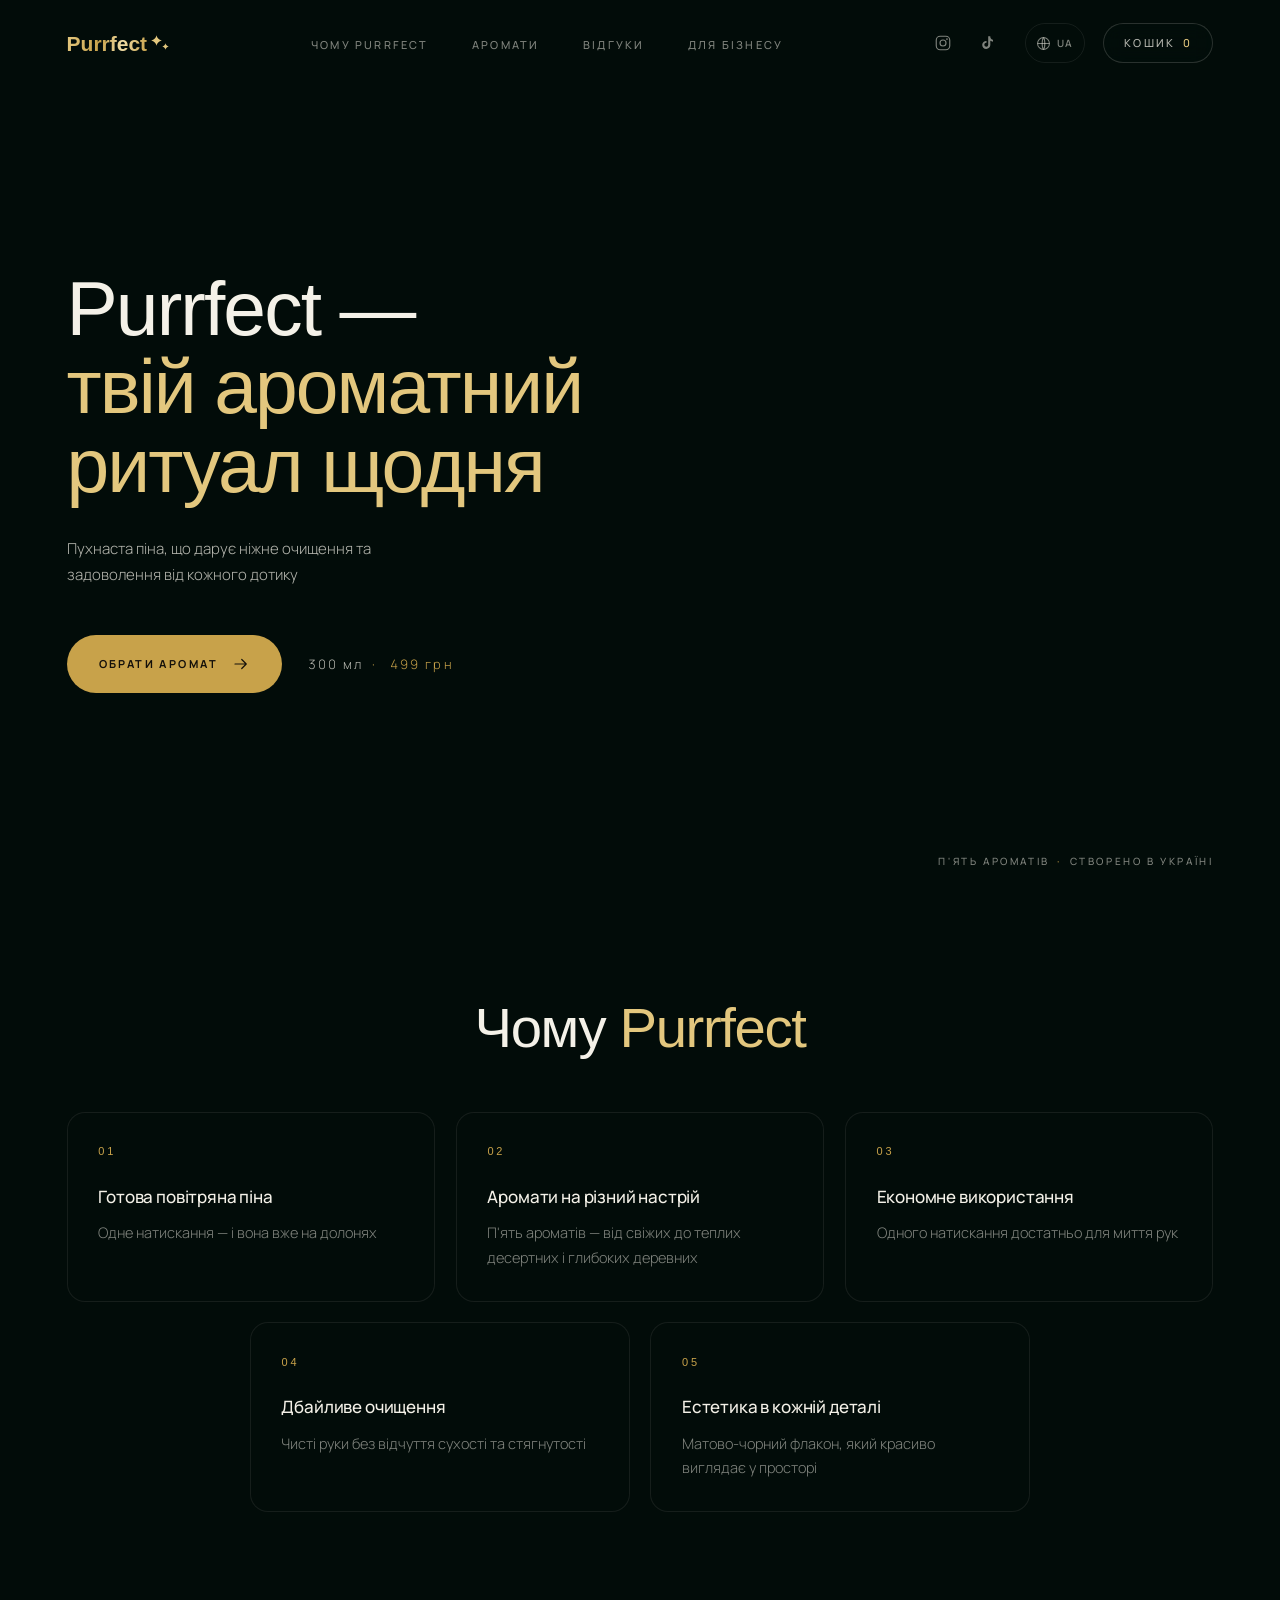
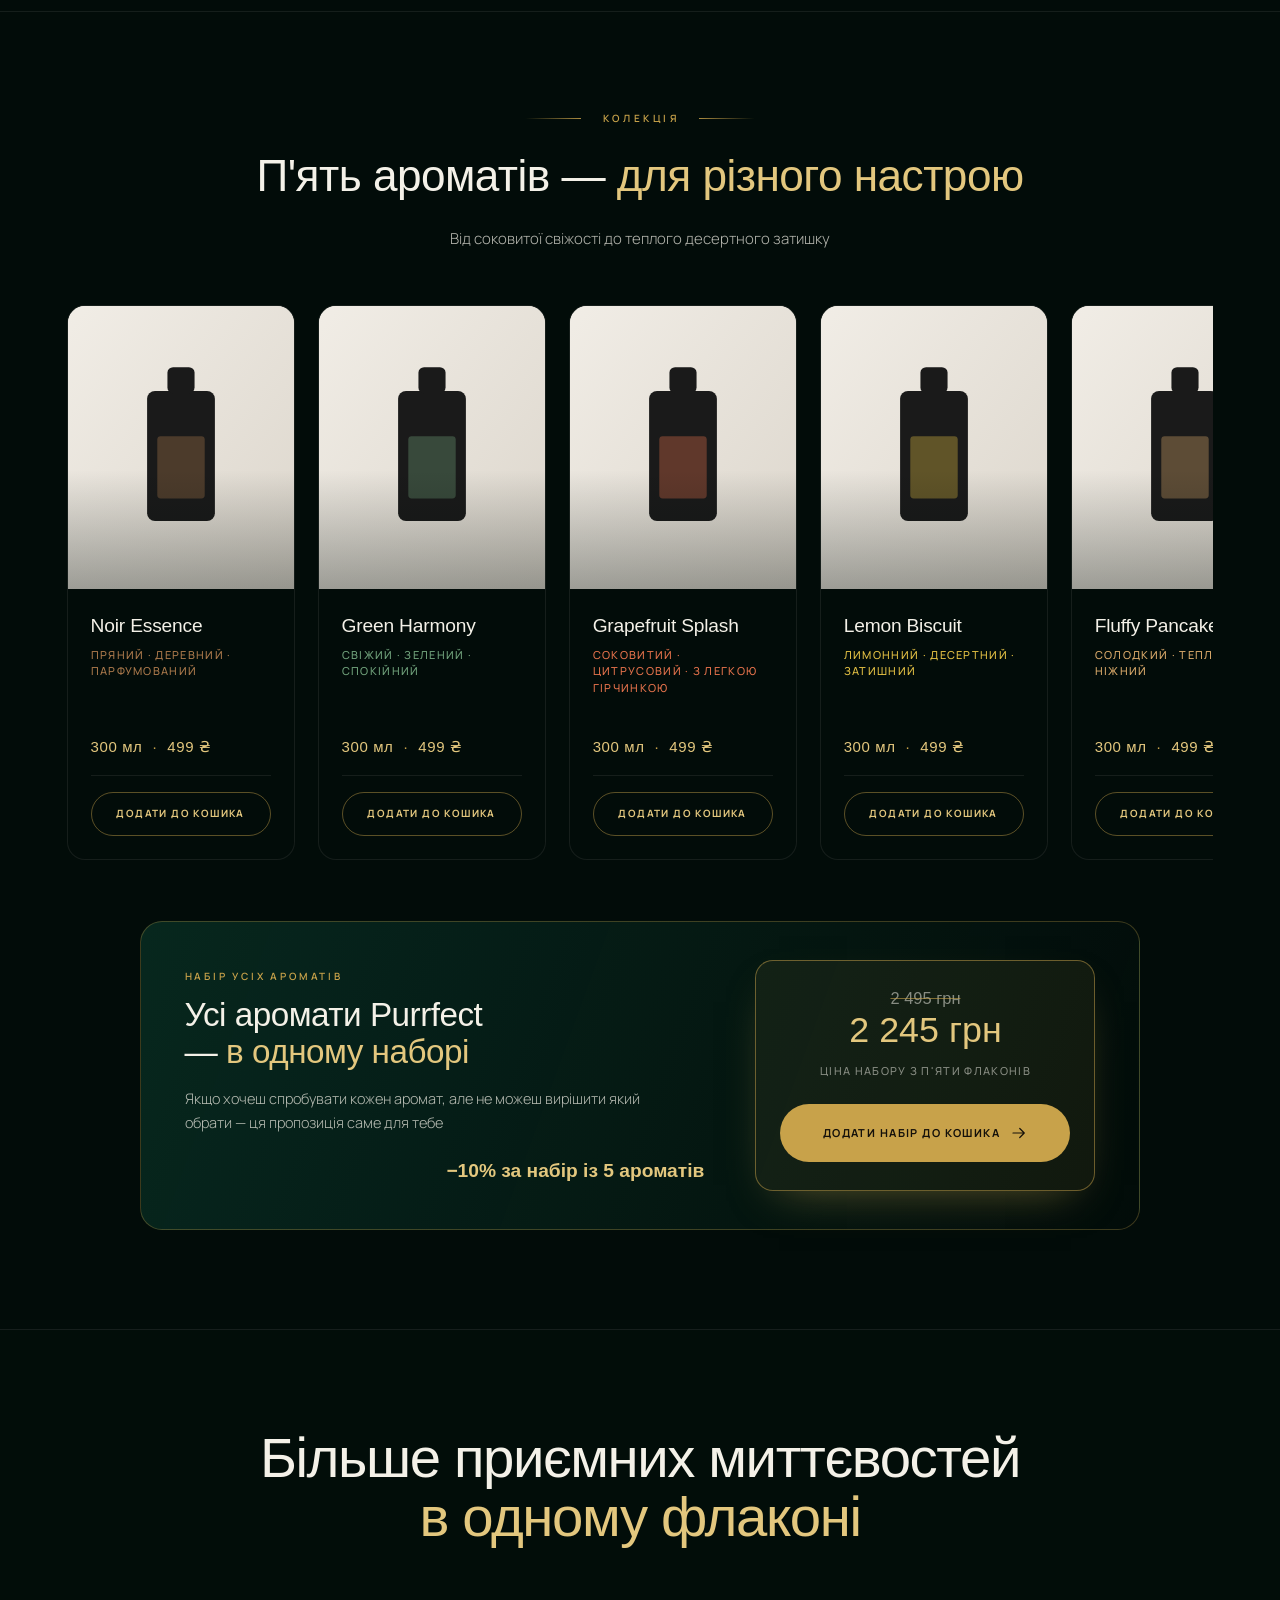
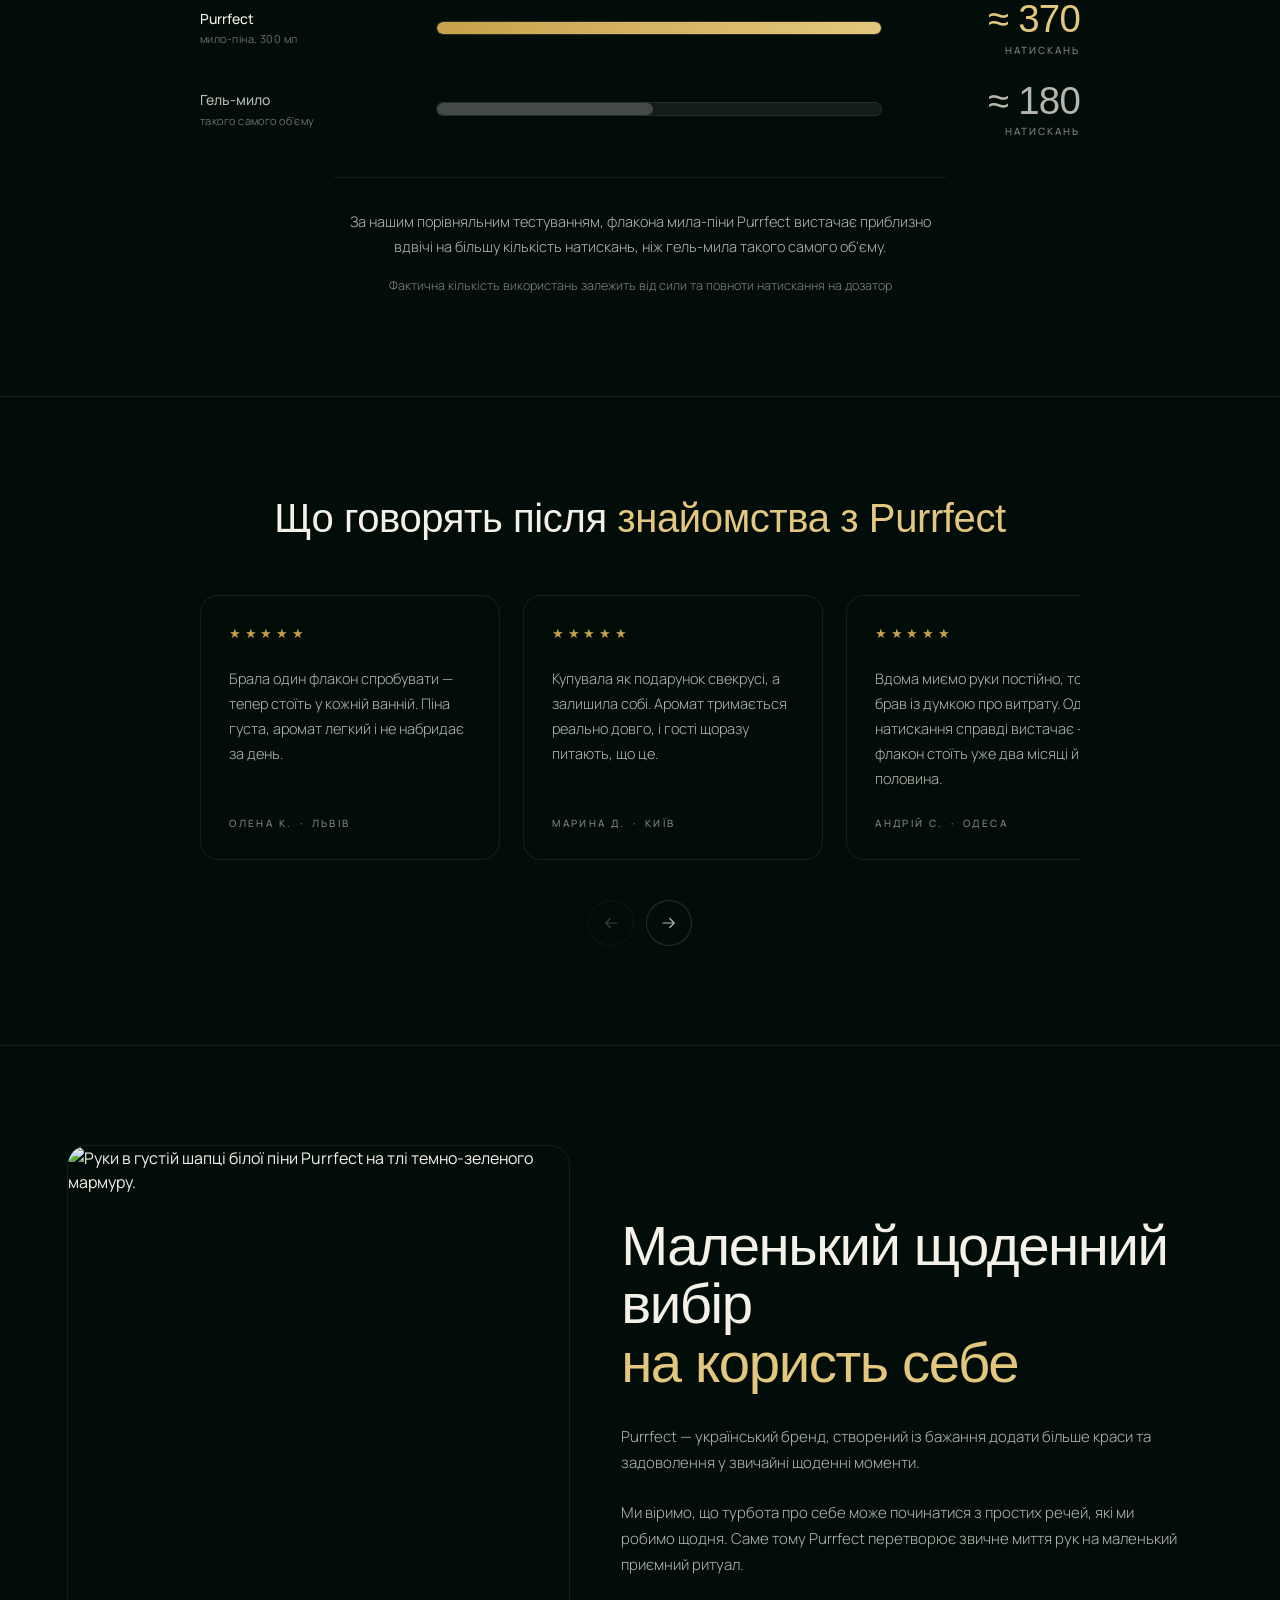
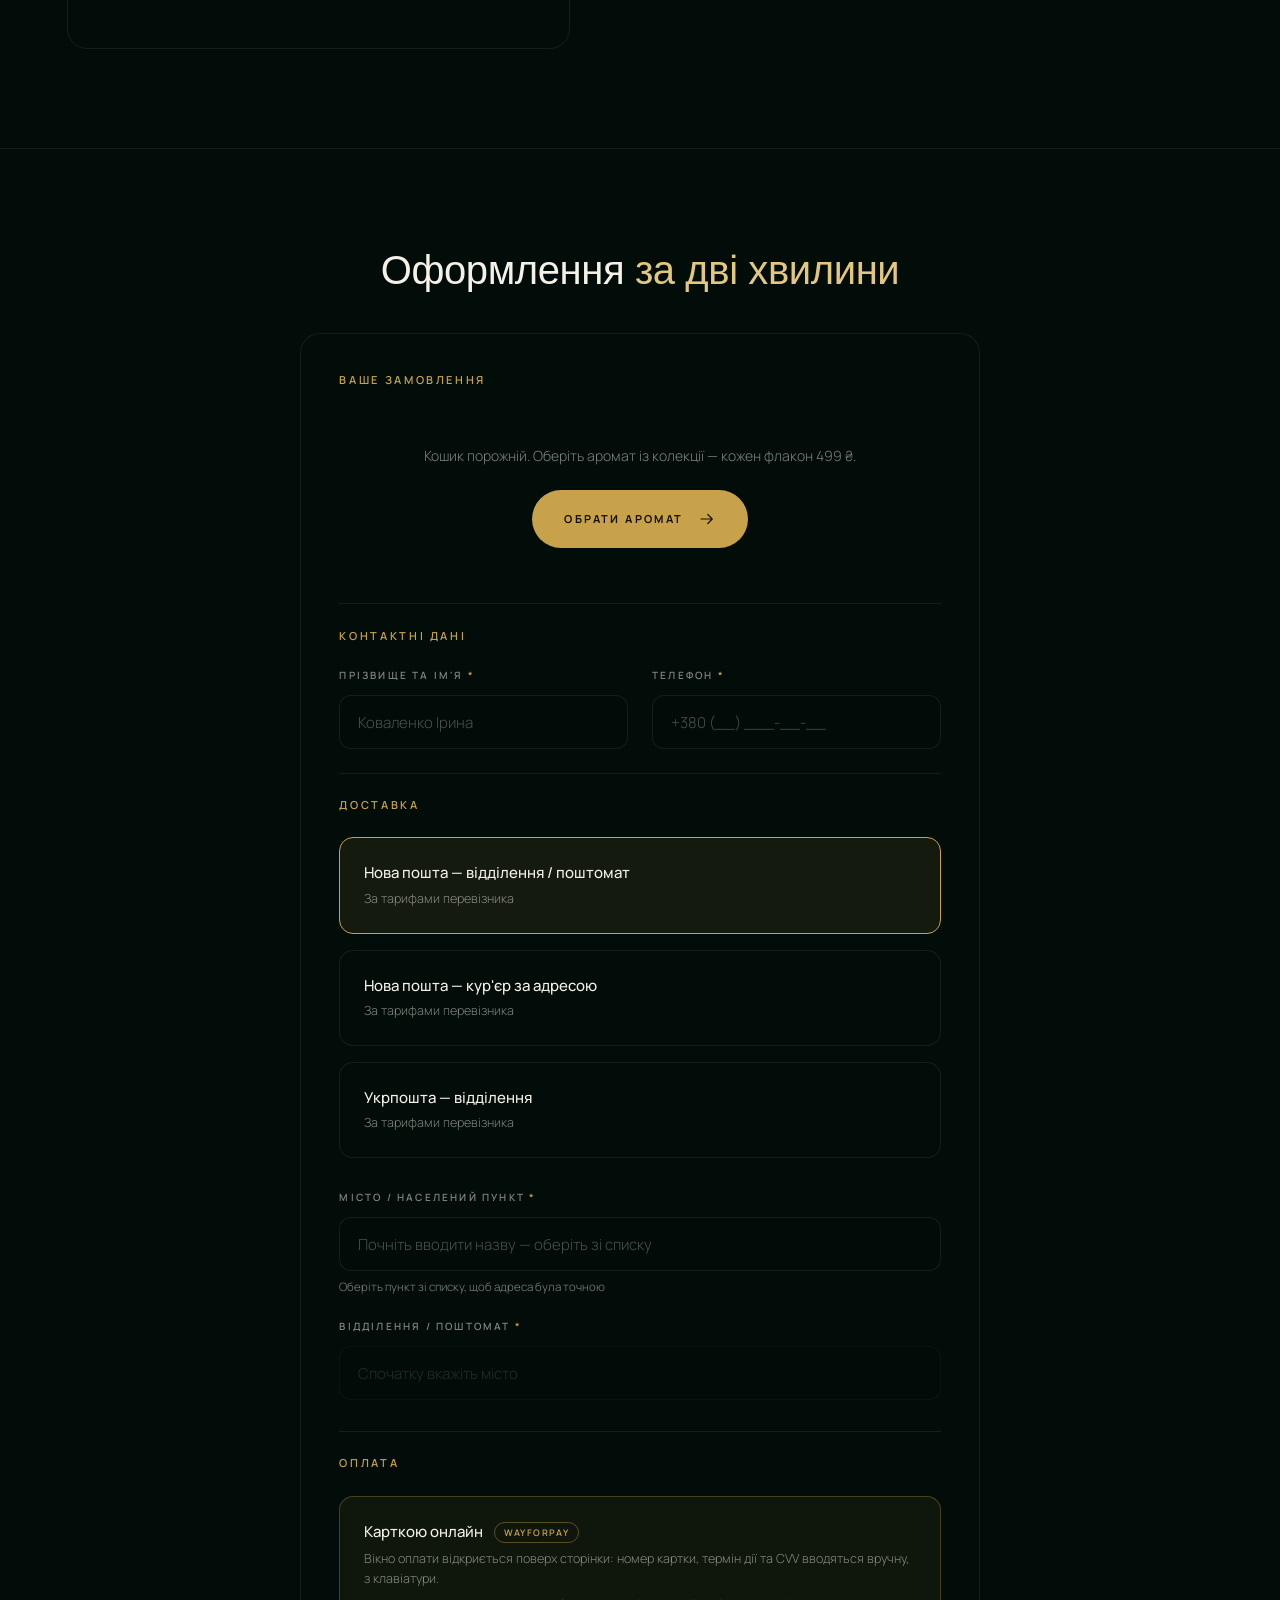
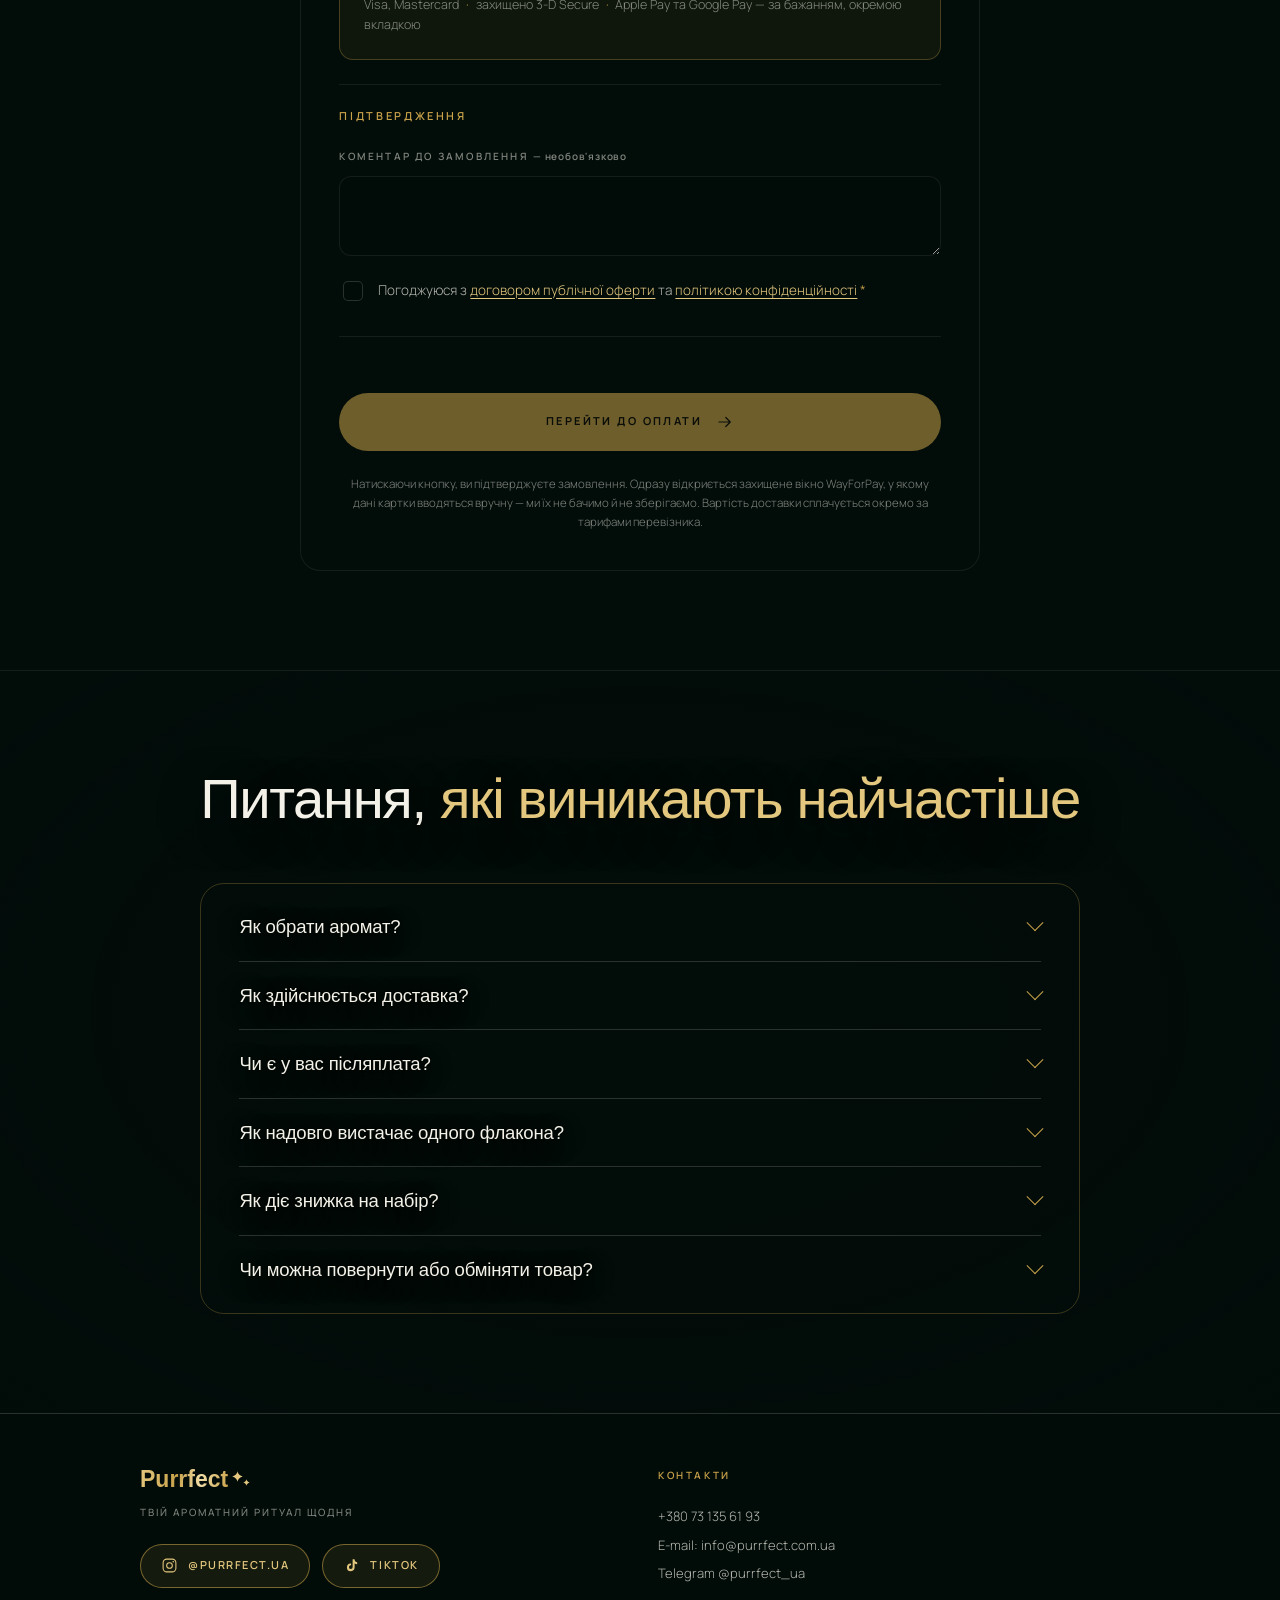
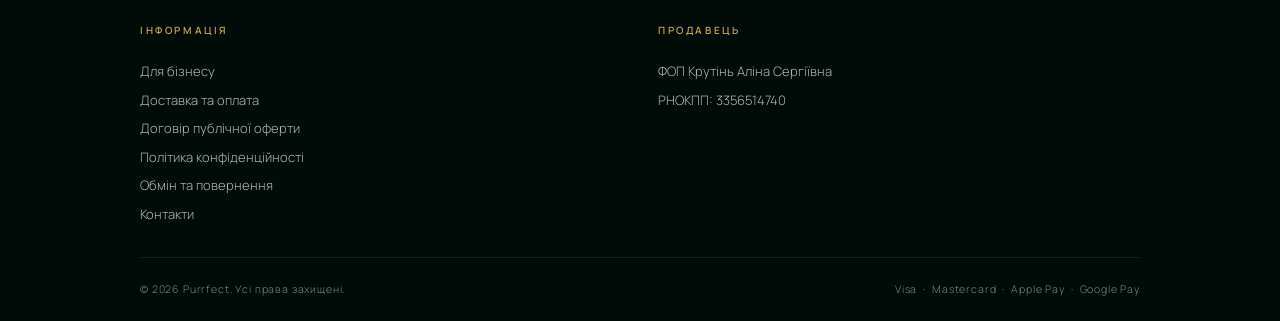
==== index.html @ 9b6b1638 "Чорна п'ятниця: 349 ₴ за флакон, набір вимкнено на час акції" ====
<!doctype html>
<html lang="uk" class="no-js">
<head>
<meta charset="utf-8">
<meta name="viewport" content="width=device-width, initial-scale=1">
<title>Purrfect — мило-піна для рук. Твій ароматний ритуал щодня</title>
<meta name="description" content="Purrfect — мило-піна для рук у матово-чорному флаконі. П'ять ароматів, 300 мл — 499 ₴, набір із п'яти ароматів −10%. Доставка Новою поштою та Укрпоштою.">
<meta name="theme-color" content="#04120E">
<script>document.documentElement.classList.replace("no-js","js");</script>

<!-- Адреси тут мають бути повні, з доменом: Facebook, Viber і LinkedIn
     не розкривають відносний шлях і просто не показують картинку.
     Шлях без .html — у vercel.json увімкнено cleanUrls. -->
<link rel="canonical" href="https://purrfect.com.ua/">
<meta property="og:type" content="website">
<meta property="og:url" content="https://purrfect.com.ua/">
<meta property="og:site_name" content="Purrfect">
<meta property="og:title" content="Purrfect — твій ароматний ритуал щодня">
<meta property="og:description" content="Мило-піна для рук. П'ять ароматів, 300 мл — 499 ₴.">
<meta property="og:image" content="https://purrfect.com.ua/image/hero-lemon.jpg">
<meta property="og:locale" content="uk_UA">

<link rel="preload" href="image/bg-marble.jpg" as="image">
<link rel="preload" href="sans/Original-Light.woff2" as="font" type="font/woff2" crossorigin>
<link rel="preload" href="sans/Original-Bold.woff2" as="font" type="font/woff2" crossorigin>
<link rel="preconnect" href="https://fonts.googleapis.com">
<link rel="preconnect" href="https://fonts.gstatic.com" crossorigin>
<link rel="stylesheet" href="https://fonts.googleapis.com/css2?family=Manrope:wght@300;400;500;600;700&display=swap">
<!-- ?v — версія файлу. Змінюйте число після кожної правки CSS чи JS,
     інакше браузери покупців можуть лишитися на старій версії. -->
<link rel="stylesheet" href="styles.css?v=87">
</head>
<body>

<div class="bg-scene" aria-hidden="true"></div>

<a class="skip-link" href="#hero-content">Перейти до основного вмісту</a>

<!-- ============================================================
     1. ШАПКА САЙТУ
     ============================================================ -->
<header class="topbar">
  <a class="logo" href="#hero-content" aria-label="Purrfect — на початок сторінки"><span class="logo__word">Purrfect</span><svg class="logo__spark" viewBox="0 0 44 36" width="22" height="18" fill="currentColor" aria-hidden="true"><g transform="translate(15 13) scale(0.33)"><path d="M0 -32 C1.6 -17.2 14.8 -4 32 0 C14.8 4 1.6 17.2 0 32 C-1.6 17.2 -14.8 4 -32 0 C-14.8 -4 -1.6 -17.2 0 -32 Z"/></g><g transform="translate(33 25) scale(0.20)"><path d="M0 -32 C1.6 -17.2 14.8 -4 32 0 C14.8 4 1.6 17.2 0 32 C-1.6 17.2 -14.8 4 -32 0 C-14.8 -4 -1.6 -17.2 0 -32 Z"/></g></svg></a>

  <nav class="nav" aria-label="Основна навігація">
    <ul class="nav__list">
      <li><a href="#chomu">Чому Purrfect</a></li>
      <li><a href="#aromaty">Аромати</a></li>
      <li><a href="#vidhuky">Відгуки</a></li>
      <li><a href="dlia-biznesu.html">Для бізнесу</a></li>
    </ul>
  </nav>

  <div class="topbar__actions">
    <ul class="topbar__social">
      <li>
        <a class="iconlink" href="https://www.instagram.com/purrfect.ua"
           target="_blank" rel="noopener noreferrer" aria-label="Purrfect в Instagram" title="Instagram">
          <svg viewBox="0 0 24 24" width="18" height="18" fill="none" aria-hidden="true">
            <rect x="3" y="3" width="18" height="18" rx="5.2" stroke="currentColor" stroke-width="1.5"/>
            <circle cx="12" cy="12" r="4" stroke="currentColor" stroke-width="1.5"/>
            <circle cx="17.3" cy="6.7" r="1.15" fill="currentColor"/>
          </svg>
        </a>
      </li>
      <li>
        <a class="iconlink" href="https://www.tiktok.com/@purrfect.ua"
           target="_blank" rel="noopener noreferrer" aria-label="Purrfect у TikTok" title="TikTok">
          <svg viewBox="0 0 24 24" width="18" height="18" aria-hidden="true">
            <path fill="currentColor" d="M16.4 3h-2.8v11.4a2.6 2.6 0 1 1-2.2-2.6V9.2a5.4 5.4 0 1 0 5 5.4V9.1a6.3 6.3 0 0 0 3.6 1.1V7.5c-2-.2-3.4-1.6-3.6-3.6V3z"/>
          </svg>
        </a>
      </li>
    </ul>

    <!-- Перемикач мови. Українська — основна: вона лежить прямо в розмітці,
         російська підставляється словником i18n.js. Кнопка стоїть у
         topbar__actions, а не серед соцмереж, бо ті ховаються на телефоні. -->
    <button class="iconlink iconlink--lang" type="button" data-lang-toggle
            aria-label="Змінити мову" title="Русский">
      <svg viewBox="0 0 24 24" width="17" height="17" fill="none" aria-hidden="true">
        <circle cx="12" cy="12" r="8.4" stroke="currentColor" stroke-width="1.5"/>
        <path d="M3.6 12h16.8" stroke="currentColor" stroke-width="1.5"/>
        <path d="M12 3.6c2.5 2.7 2.5 14.1 0 16.8M12 3.6c-2.5 2.7-2.5 14.1 0 16.8"
              stroke="currentColor" stroke-width="1.5"/>
      </svg>
      <span class="iconlink__lang" data-lang-code>UA</span>
    </button>
    <button class="cart" type="button" data-cart-open aria-haspopup="dialog" aria-controls="koshyk">
      Кошик <span class="cart__count" data-cart-count aria-label="товарів у кошику">0</span>
    </button>
  </div>

  <button class="burger" type="button" aria-label="Меню" aria-expanded="false" aria-controls="mobile-nav">
    <span></span><span></span>
  </button>
</header>

<div class="mobile-nav" id="mobile-nav" hidden>
  <nav aria-label="Мобільна навігація">
    <ul>
      <li><a href="#chomu">Чому Purrfect</a></li>
      <li><a href="#aromaty">Аромати</a></li>
      <li><a href="#vidhuky">Відгуки</a></li>
      <li><a href="dlia-biznesu.html">Для бізнесу</a></li>
      <li><a href="#zamovlennya">Оформити замовлення</a></li>
    </ul>
    <ul class="mobile-nav__social">
      <li><a href="https://www.instagram.com/purrfect.ua" target="_blank" rel="noopener noreferrer">Instagram</a></li>
      <li><a href="https://www.tiktok.com/@purrfect.ua" target="_blank" rel="noopener noreferrer">TikTok</a></li>
    </ul>
  </nav>
</div>

<main>

<!-- ============================================================
     2. ПЕРШИЙ ЕКРАН
     ============================================================ -->
<section class="hero">

  <!-- Імена з «-lemon» навмисно нові, а не hero-fluffy.jpg: у vercel.json
       для /image/ стоїть кеш на 30 днів, тож під колишнім іменем повернені
       відвідувачі ще місяць бачили б попереднє фото. -->
  <picture class="hero__media">
    <source media="(max-width: 640px)" srcset="image/hero-lemon-mobile.jpg">
    <img src="image/hero-lemon.jpg" width="2560" height="1440" fetchpriority="high" decoding="async"
         alt="Матово-чорний флакон мила-піни Purrfect Lemon Biscuit із золотою етикеткою на смарагдовому мармуровому подіумі серед піни.">
  </picture>

  <div class="hero__scrim" aria-hidden="true"></div>

  <div class="hero__inner">

    <div class="hero__copy" id="hero-content">
      <h1 class="hero__title" data-reveal>
        <span class="hero__title-line">Purrfect —</span>
        <span class="hero__title-line"><em>твій ароматний</em></span>
        <span class="hero__title-line"><em>ритуал щодня</em></span>
      </h1>

      <p class="hero__lead" data-reveal>
        Пухнаста піна, що дарує ніжне очищення
        та задоволення від кожного дотику
      </p>

      <div class="hero__actions" data-reveal>
        <a class="btn" href="#aromaty">
          <span>Обрати аромат</span>
          <svg viewBox="0 0 24 24" width="18" height="18" fill="none" aria-hidden="true">
            <path d="M4 12h15M13 6l6 6-6 6" stroke="currentColor" stroke-width="1.6" stroke-linecap="round" stroke-linejoin="round"/>
          </svg>
        </a>
        <!-- Ціну на час акції підміняє script.js за атрибутом data-price-tag:
             розмітка про дати не знає, а дублювати їх у третьому місці
             не можна — розійдуться. -->
        <p class="hero__price">300 мл <span>·</span> <span data-price-tag>499 грн</span></p>
      </div>
    </div>

    <div class="hero__foot">
      <p class="hero__origin">П'ять ароматів <span>·</span> створено в Україні</p>
    </div>

  </div>
</section>

<!-- ============================================================
     3. КОРОТКІ ПЕРЕВАГИ
     ============================================================ -->
<section class="section section--chomu" id="chomu">
  <div class="wrap">
    <h2 class="h2 h2--center" data-reveal>Чому <em>Purrfect</em></h2>

    <ul class="perks">
      <li class="perk" data-reveal>
        <span class="perk__no">01</span>
        <h3>Готова повітряна піна</h3>
        <p>Одне натискання — і вона вже на долонях</p>
      </li>
      <li class="perk" data-reveal>
        <span class="perk__no">02</span>
        <h3>Аромати на різний настрій</h3>
        <p>П'ять ароматів — від свіжих до теплих десертних і глибоких деревних</p>
      </li>
      <li class="perk" data-reveal>
        <span class="perk__no">03</span>
        <h3>Економне використання</h3>
        <p>Одного натискання достатньо для миття рук</p>
      </li>
      <li class="perk" data-reveal>
        <span class="perk__no">04</span>
        <h3>Дбайливе очищення</h3>
        <p>Чисті руки без відчуття сухості та стягнутості</p>
      </li>
      <li class="perk" data-reveal>
        <span class="perk__no">05</span>
        <h3>Естетика в кожній деталі</h3>
        <p>Матово-чорний флакон, який красиво виглядає у просторі</p>
      </li>
    </ul>
  </div>
</section>

<!-- ============================================================
     4. КАТАЛОГ АРОМАТІВ
     Картки рендеряться зі скрипта: масив PRODUCTS у script.js
     ============================================================ -->
<section class="section section--aromaty" id="aromaty">
  <div class="wrap">
    <div class="sec-head sec-head--center" data-reveal>
      <p class="sec-eyebrow">Колекція</p>
      <h2 class="h2 h2--single">П'ять ароматів — <em>для різного настрою</em></h2>
      <p class="lead">Від соковитої свіжості до теплого десертного затишку</p>
    </div>

    <ul class="products" data-products></ul>

    <!-- ========== 5. БАНЕР НАБОРУ −10% ========== -->
    <div class="bundle" data-reveal>
      <div class="bundle__copy">
        <p class="bundle__label">Набір усіх ароматів</p>
        <h3 class="bundle__title">Усі аромати Purrfect — <em>в одному наборі</em></h3>
        <p class="bundle__text">
          Якщо хочеш спробувати кожен аромат, але не можеш вирішити який обрати —
          ця пропозиція саме для тебе
        </p>
        <p class="bundle__badge">−10% за набір із 5 ароматів</p>
      </div>

      <div class="bundle__offer">
        <p class="bundle__price">
          <s>2 495 грн</s>
          2 245 грн
        </p>
        <p class="bundle__note">Ціна набору з п'яти флаконів</p>
        <button class="btn btn--full" type="button" data-bundle-add>
          <span>Додати набір до кошика</span>
          <svg viewBox="0 0 24 24" width="18" height="18" fill="none" aria-hidden="true">
            <path d="M4 12h15M13 6l6 6-6 6" stroke="currentColor" stroke-width="1.6" stroke-linecap="round" stroke-linejoin="round"/>
          </svg>
        </button>
      </div>
    </div>
  </div>
</section>

<!-- ============================================================
     6. ЕКОНОМНЕ ВИКОРИСТАННЯ — єдиний доказовий блок
     ============================================================ -->
<section class="section section--ekonomiya" id="ekonomiya">
  <div class="wrap">
    <h2 class="h2 h2--center" data-reveal>Більше приємних миттєвостей<br><em>в одному флаконі</em></h2>

    <div class="compare" data-reveal>
      <div class="compare__row compare__row--ours">
        <p class="compare__who">Purrfect <span>мило-піна, 300 мл</span></p>
        <div class="compare__bar" style="--fill:100%"><i></i></div>
        <p class="compare__num">≈ 370<small>натискань</small></p>
      </div>

      <div class="compare__row">
        <p class="compare__who">Гель-мило <span>такого самого об'єму</span></p>
        <div class="compare__bar" style="--fill:48.6%"><i></i></div>
        <p class="compare__num">≈ 180<small>натискань</small></p>
      </div>
    </div>

    <div class="compare__note" data-reveal>
      <p>
        За нашим порівняльним тестуванням, флакона мила-піни Purrfect вистачає
        приблизно вдвічі на більшу кількість натискань, ніж гель-мила такого
        самого об'єму.
      </p>
      <p class="compare__fine">
        Фактична кількість використань залежить від сили та повноти натискання на дозатор
      </p>
    </div>
  </div>
</section>

<!-- ============================================================
     7. ВІДГУКИ

     !!! УВАГА — ТЕКСТИ НИЖЧЕ ДЕМОНСТРАЦІЙНІ !!!
     Це відгуки з попередньої версії сайту. Перед запуском продажів
     замініть їх на реальні цитати покупців за шаблоном:

       <li class="review">
         <p class="review__stars" aria-label="5 з 5">★★★★★</p>
         <blockquote>[реальна цитата без зміни змісту]</blockquote>
         <p class="review__who">[Ім'я] <span>·</span> [Instagram, якщо є дозвіл]</p>
       </li>

     Публікувати вигадані відгуки як справжні — недобросовісна реклама.
     ============================================================ -->
<section class="section section--vidhuky" id="vidhuky">
  <div class="wrap">
    <h2 class="h2 h2--center h2--inline" data-reveal>Що говорять після <em>знайомства з Purrfect</em></h2>

    <div class="rail" data-reveal>
      <ul class="reviews" data-rail tabindex="0" role="group" aria-label="Відгуки покупців, гортається вбік">
        <li class="review">
          <p class="review__stars" aria-label="5 з 5">★★★★★</p>
          <blockquote>Брала один флакон спробувати — тепер стоїть у кожній ванній. Піна густа, аромат легкий і не набридає за день.</blockquote>
          <p class="review__who">Олена К. <span>·</span> Львів</p>
        </li>
        <li class="review">
          <p class="review__stars" aria-label="5 з 5">★★★★★</p>
          <blockquote>Купувала як подарунок свекрусі, а залишила собі. Аромат тримається реально довго, і гості щоразу питають, що це.</blockquote>
          <p class="review__who">Марина Д. <span>·</span> Київ</p>
        </li>
        <li class="review">
          <p class="review__stars" aria-label="5 з 5">★★★★★</p>
          <blockquote>Вдома миємо руки постійно, тож брав із думкою про витрату. Одного натискання справді вистачає — флакон стоїть уже два місяці й ще половина.</blockquote>
          <p class="review__who">Андрій С. <span>·</span> Одеса</p>
        </li>
        <li class="review">
          <p class="review__stars" aria-label="5 з 5">★★★★★</p>
          <blockquote>Флакон виглядає дорого — стоїть на раковині як частина інтерʼєру, а не як витратний матеріал. Помпа зручна, натискаєш однією рукою.</blockquote>
          <p class="review__who">Софія Р. <span>·</span> Дніпро</p>
        </li>
        <li class="review">
          <p class="review__stars" aria-label="5 з 5">★★★★★</p>
          <blockquote>Спершу здалося дорого. Потім порахувала: флакон живе три місяці на двох — виходить копійки за день.</blockquote>
          <p class="review__who">Ірина В. <span>·</span> Харків</p>
        </li>
        <li class="review">
          <p class="review__stars" aria-label="5 з 5">★★★★★</p>
          <blockquote>Взяли Fluffy Pancakes через сина — він мив руки тільки після десяти нагадувань. Тепер біжить сам, бо «пахне млинцями». Це того варте.</blockquote>
          <p class="review__who">Наталя П. <span>·</span> Вінниця</p>
        </li>
        <li class="review">
          <p class="review__stars" aria-label="5 з 5">★★★★★</p>
          <blockquote>Обрав Noir Essence, бо не хотів нічого квіткового. Пахне дорого й стримано, а флакон у ванній виглядає як частина інтер'єру, а не як мило.</blockquote>
          <p class="review__who">Тарас М. <span>·</span> Івано-Франківськ</p>
        </li>
      </ul>

      <div class="rail__nav">
        <button class="rail__btn" type="button" data-rail-prev aria-label="Попередні відгуки">
          <svg viewBox="0 0 24 24" width="18" height="18" fill="none" aria-hidden="true">
            <path d="M20 12H5M11 18l-6-6 6-6" stroke="currentColor" stroke-width="1.6" stroke-linecap="round" stroke-linejoin="round"/>
          </svg>
        </button>
        <button class="rail__btn" type="button" data-rail-next aria-label="Наступні відгуки">
          <svg viewBox="0 0 24 24" width="18" height="18" fill="none" aria-hidden="true">
            <path d="M4 12h15M13 6l6 6-6 6" stroke="currentColor" stroke-width="1.6" stroke-linecap="round" stroke-linejoin="round"/>
          </svg>
        </button>
      </div>
    </div>
  </div>
</section>

<!-- ============================================================
     8. ПРО БРЕНД
     ============================================================ -->
<section class="section section--brend" id="brend">
  <div class="wrap">
    <div class="brand">
      <figure class="brand__media" data-reveal>
        <img src="image/foam-hands.jpg" width="1200" height="1200" loading="lazy" decoding="async"
             alt="Руки в густій шапці білої піни Purrfect на тлі темно-зеленого мармуру.">
      </figure>

      <div class="brand__copy" data-reveal>
        <h2 class="h2">Маленький щоденний вибір<br><em>на користь себе</em></h2>
        <p class="lead">
          Purrfect — український бренд, створений із бажання додати більше краси
          та задоволення у звичайні щоденні моменти.
        </p>
        <p class="lead">
          Ми віримо, що турбота про себе може починатися з простих речей, які ми
          робимо щодня. Саме тому Purrfect перетворює звичне миття рук на маленький
          приємний ритуал.
        </p>
      </div>
    </div>
  </div>
</section>

<!-- Розділ «Для бізнесу» винесено на окрему сторінку dlia-biznesu.html.
     Посилання на нього лишилися в шапці, мобільному меню й підвалі. -->

<!-- ============================================================
     9. ОФОРМЛЕННЯ ЗАМОВЛЕННЯ

     Та сама форма, що й на zamovlennya.html. Скрипт знаходить її
     за атрибутом data-order-form, тож на сторінці має бути рівно одна.
     Якщо правите поля — правте в обох файлах разом.
     ============================================================ -->
<section class="section section--order" id="zamovlennya">
  <div class="wrap">

    <div class="order-head" data-reveal>
      <h2 class="h2 h2--center h2--inline">Оформлення <em>за дві хвилини</em></h2>
    </div>

    <form class="order" data-order-form novalidate data-reveal>

      <!-- ---------- Кошик ---------- -->
      <section class="order__block" aria-labelledby="ttl-cart">
        <h3 class="order__ttl" id="ttl-cart">Ваше замовлення</h3>
        <div data-order-cart></div>
      </section>

      <!-- ---------- Контакти ---------- -->
      <section class="order__block" aria-labelledby="ttl-contact">
        <h3 class="order__ttl" id="ttl-contact">Контактні дані</h3>
        <div class="grid2">
          <label class="field">
            <span class="field__label">Прізвище та ім'я <i>*</i></span>
            <input type="text" name="name" autocomplete="name" required placeholder="Коваленко Ірина">
            <span class="field__err" data-err></span>
          </label>
          <label class="field">
            <span class="field__label">Телефон <i>*</i></span>
            <input type="tel" name="phone" autocomplete="tel" required inputmode="tel" placeholder="+380 (__) ___-__-__">
            <span class="field__err" data-err></span>
          </label>
        </div>
      </section>

      <!-- ---------- Доставка ---------- -->
      <section class="order__block" aria-labelledby="ttl-ship">
        <h3 class="order__ttl" id="ttl-ship">Доставка</h3>

        <div class="choices" role="radiogroup" aria-label="Спосіб доставки">
          <label class="choice">
            <input type="radio" name="shipping" value="np-warehouse" checked>
            <span class="choice__box">
              <b>Нова пошта — відділення / поштомат</b>
              <i>За тарифами перевізника</i>
            </span>
          </label>
          <label class="choice">
            <input type="radio" name="shipping" value="np-courier">
            <span class="choice__box">
              <b>Нова пошта — кур'єр за адресою</b>
              <i>За тарифами перевізника</i>
            </span>
          </label>
          <label class="choice">
            <input type="radio" name="shipping" value="ukrposhta">
            <span class="choice__box">
              <b>Укрпошта — відділення</b>
              <i>За тарифами перевізника</i>
            </span>
          </label>
        </div>

        <!-- Нова пошта -->
        <div class="ship-fields" data-ship="np-warehouse np-courier">
          <div class="grid2">
            <div class="field field--combo field--wide">
              <span class="field__label">Місто / населений пункт <i>*</i></span>
              <input type="text" name="npCity" autocomplete="off" role="combobox" aria-expanded="false"
                     aria-autocomplete="list" aria-controls="np-city-list" placeholder="Почніть вводити назву — оберіть зі списку">
              <ul class="combo" id="np-city-list" data-np-city-list hidden role="listbox"></ul>
              <span class="field__hint">Оберіть пункт зі списку, щоб адреса була точною</span>
              <span class="field__err" data-err></span>
            </div>

            <div class="field field--combo field--wide" data-ship="np-warehouse">
              <span class="field__label">Відділення / поштомат <i>*</i></span>

              <!-- Значення, яке піде в замовлення. Заповнюється вибором зі списку. -->
              <input type="hidden" name="npWarehouse">

              <input type="text" data-wh-search autocomplete="off" role="combobox" aria-expanded="false"
                     aria-autocomplete="list" aria-controls="np-wh-list"
                     aria-label="Відділення або поштомат" placeholder="Спочатку оберіть місто" disabled>
              <ul class="combo" id="np-wh-list" data-np-wh-list hidden role="listbox"></ul>

              <span class="field__hint" data-wh-hint></span>
              <span class="field__err" data-err></span>
            </div>

            <!-- Вулиця окремо від будинку: довідник Нової Пошти знає вулиці,
                 але не номери будинків, тож підказки має сенс вішати лише на
                 вулицю, а будинок людина вписує сама. -->
            <div class="field field--combo field--wide" data-ship="np-courier">
              <span class="field__label">Вулиця <i>*</i></span>
              <input type="text" name="npStreet" autocomplete="address-line1" role="combobox" aria-expanded="false"
                     aria-autocomplete="list" aria-controls="np-street-list"
                     placeholder="Спочатку оберіть місто" disabled>
              <ul class="combo" id="np-street-list" data-np-street-list hidden role="listbox"></ul>
              <span class="field__hint" data-street-hint></span>
              <span class="field__err" data-err></span>
            </div>

            <label class="field" data-ship="np-courier">
              <span class="field__label">Будинок <i>*</i></span>
              <input type="text" name="npHouse" autocomplete="off" maxlength="12" placeholder="12">
              <span class="field__err" data-err></span>
            </label>

            <label class="field" data-ship="np-courier">
              <span class="field__label">Квартира <i class="opt">— необов'язково</i></span>
              <input type="text" name="npFlat" autocomplete="address-line2" inputmode="numeric"
                     maxlength="10" placeholder="45">
            </label>
          </div>
        </div>

        <!-- Укрпошта -->
        <div class="ship-fields" data-ship="ukrposhta">
          <div class="grid2">
            <div class="field field--combo">
              <span class="field__label">Місто / село <i>*</i></span>
              <input type="text" name="upCity" autocomplete="off" role="combobox" aria-expanded="false"
                     aria-autocomplete="list" aria-controls="up-city-list" placeholder="Почніть вводити назву">
              <ul class="combo" id="up-city-list" data-up-city-list hidden role="listbox"></ul>
              <span class="field__hint" data-up-city-hint>Оберіть пункт зі списку — індекс і вулиці підставляться самі.</span>
              <span class="field__err" data-err></span>
            </div>

            <!-- Індекс підставляється сам, щойно обрано населений пункт:
                 у селах і містечках він один на весь пункт. У великих
                 містах індексів багато, тож там показуємо діапазон. -->
            <div class="field field--combo">
              <span class="field__label">Індекс відділення <i>*</i></span>
              <input type="text" name="upIndex" autocomplete="postal-code" inputmode="numeric" maxlength="5"
                     role="combobox" aria-expanded="false" aria-autocomplete="list" aria-controls="up-index-list"
                     placeholder="07333">
              <ul class="combo" id="up-index-list" data-up-index-list hidden role="listbox"></ul>
              <span class="field__hint" data-up-index-hint>П'ять цифр. Можна знайти на ukrposhta.ua.</span>
              <span class="field__err" data-err></span>
            </div>

            <div class="field field--combo field--wide">
              <span class="field__label">Адреса відділення або вулиця</span>
              <input type="text" name="upAddress" autocomplete="address-line1" role="combobox" aria-expanded="false"
                     aria-autocomplete="list" aria-controls="up-street-list"
                     placeholder="вул. Броварська, 4">
              <ul class="combo" id="up-street-list" data-up-street-list hidden role="listbox"></ul>
              <span class="field__hint" data-up-street-hint></span>
            </div>
          </div>
        </div>

      </section>

      <!-- ---------- Оплата ---------- -->
      <section class="order__block" aria-labelledby="ttl-pay">
        <h3 class="order__ttl" id="ttl-pay">Оплата</h3>

        <!-- Єдиний спосіб оплати, тож це не вибір, а пояснення -->
        <input type="hidden" name="payment" value="wayforpay">

        <div class="pay">
          <p class="pay__ttl">Карткою онлайн <em class="tag">WayForPay</em></p>
          <p class="pay__note">
            Вікно оплати відкриється поверх сторінки: номер картки,
            термін дії та CVV вводяться вручну, з клавіатури.
          </p>
          <p class="pay__note">
            Visa, Mastercard <span>·</span> захищено 3-D&nbsp;Secure
            <span>·</span> Apple&nbsp;Pay та Google&nbsp;Pay — за бажанням, окремою вкладкою
          </p>
        </div>
      </section>

      <!-- ---------- Підсумок ---------- -->
      <section class="order__block order__block--final" aria-labelledby="ttl-final">
        <h3 class="order__ttl" id="ttl-final">Підтвердження</h3>

        <label class="field field--wide">
          <span class="field__label">Коментар до замовлення <i class="opt">— необов'язково</i></span>
          <textarea name="comment" rows="2"></textarea>
        </label>

        <label class="check">
          <input type="checkbox" name="agree" required>
          <span>Погоджуюся з <a href="oferta.html">договором публічної оферти</a> та
          <a href="polityka-konfidentsiynosti.html">політикою конфіденційності</a> <i>*</i></span>
        </label>
        <span class="field__err" data-err-agree></span>

        <div class="total" data-order-total></div>

        <button class="btn btn--full" type="submit" data-submit>
          <span data-submit-label>Перейти до оплати</span>
          <svg viewBox="0 0 24 24" width="18" height="18" fill="none" aria-hidden="true">
            <path d="M4 12h15M13 6l6 6-6 6" stroke="currentColor" stroke-width="1.6" stroke-linecap="round" stroke-linejoin="round"/>
          </svg>
        </button>

        <p class="order__status" data-order-status role="status" aria-live="polite"></p>

        <!-- Віджет WayForPay відкриває власне вікно поверх сторінки, тож
             місця під нього в розмітці не потрібно. Поля картки живуть
             в iframe WayForPay — на наш сайт і на наш сервер вони не
             потрапляють (інакше знадобилася б сертифікація PCI DSS). -->

        <p class="order__fine">
          Натискаючи кнопку, ви підтверджуєте замовлення. Одразу
          відкриється захищене вікно WayForPay, у якому дані картки вводяться
          вручну — ми їх не бачимо й не зберігаємо. Вартість доставки
          сплачується окремо за тарифами перевізника.
        </p>
      </section>

    </form>
  </div>
</section>

<!-- ============================================================
     10. FAQ
     ============================================================ -->
<section class="section section--faq" id="faq">
  <div class="faq__media" aria-hidden="true">
    <video data-faq-video src="video/faq-bg.mp4" autoplay muted loop playsinline preload="metadata"></video>
  </div>
  <div class="faq__scrim" aria-hidden="true"></div>

  <div class="wrap">
    <h2 class="h2 h2--center" data-reveal>Питання, <em>які виникають найчастіше</em></h2>

    <div class="faq" data-reveal>
      <details>
        <summary>Як обрати аромат?</summary>
        <p>Якщо хочеться свіжості — Green Harmony або Grapefruit Splash.
        Для теплого десертного настрою — Lemon Biscuit чи Fluffy Pancakes.
        Для глибоких пряних і деревних композицій — Noir Essence.</p>
      </details>

      <details>
        <summary>Як здійснюється доставка?</summary>
        <p>Відправляємо замовлення Новою поштою або Укрпоштою. Вартість доставки
        розраховується за тарифами обраного перевізника.</p>
        <p>Докладніше — на сторінці <a href="dostavka.html">Доставка та оплата</a>.</p>
      </details>

      <details>
        <summary>Чи є у вас післяплата?</summary>
        <p>Ні, замовлення відправляються після повної сплати на сайті
        або за реквізитами.</p>
      </details>

      <details>
        <summary>Як надовго вистачає одного флакона?</summary>
        <p>Одного флакона об'ємом 300 мл вистачає приблизно на 370 натискань.
        Для миття рук зазвичай достатньо одного натискання, тому тривалість
        використання залежить від того, як часто ви миєте руки. Фактична
        кількість натискань може дещо відрізнятися залежно від способу
        натискання на дозатор.</p>
      </details>

      <details data-faq-bundle>
        <summary>Як діє знижка на набір?</summary>
        <p>Знижка 10% застосовується в кошику автоматично, коли ви додаєте всі
        п'ять ароматів — по одному флакону кожного. Промокод вводити не потрібно.
        Додати весь набір до кошика можна однією кнопкою в блоці вище.</p>
      </details>

      <details>
        <summary>Чи можна повернути або обміняти товар?</summary>
        <p>Товари парфумерно-косметичної групи належної якості не підлягають
        обміну або поверненню. Якщо ви отримали товар неналежної якості,
        пошкоджений флакон, неправильну позицію або неповне замовлення —
        зв'яжіться з нами, і ми допоможемо вирішити ситуацію відповідно до
        законодавства України.</p>
        <p>Детальні умови описані на сторінці
        <a href="obmin-ta-povernennia.html">Обмін та повернення</a>.</p>
      </details>
    </div>
  </div>
</section>

</main>

<!-- ============================================================
     11. ПІДВАЛ
     ============================================================ -->
<footer class="footer">
  <div class="wrap">

    <div class="footer__grid">

      <div class="footer__brand">
        <p class="logo logo--footer"><span class="logo__word">Purrfect</span><svg class="logo__spark" viewBox="0 0 44 36" width="22" height="18" fill="currentColor" aria-hidden="true"><g transform="translate(15 13) scale(0.33)"><path d="M0 -32 C1.6 -17.2 14.8 -4 32 0 C14.8 4 1.6 17.2 0 32 C-1.6 17.2 -14.8 4 -32 0 C-14.8 -4 -1.6 -17.2 0 -32 Z"/></g><g transform="translate(33 25) scale(0.20)"><path d="M0 -32 C1.6 -17.2 14.8 -4 32 0 C14.8 4 1.6 17.2 0 32 C-1.6 17.2 -14.8 4 -32 0 C-14.8 -4 -1.6 -17.2 0 -32 Z"/></g></svg></p>
        <p class="footer__tag">Твій ароматний ритуал щодня</p>

        <ul class="socials">
          <li>
            <a class="social" href="https://www.instagram.com/purrfect.ua"
               target="_blank" rel="noopener noreferrer" aria-label="Purrfect в Instagram">
              <svg viewBox="0 0 24 24" width="17" height="17" fill="none" aria-hidden="true">
                <rect x="3" y="3" width="18" height="18" rx="5.2" stroke="currentColor" stroke-width="1.5"/>
                <circle cx="12" cy="12" r="4" stroke="currentColor" stroke-width="1.5"/>
                <circle cx="17.3" cy="6.7" r="1.15" fill="currentColor"/>
              </svg>
              <span>@purrfect.ua</span>
            </a>
          </li>
          <li>
            <a class="social" href="https://www.tiktok.com/@purrfect.ua"
               target="_blank" rel="noopener noreferrer" aria-label="Purrfect у TikTok">
              <svg viewBox="0 0 24 24" width="17" height="17" aria-hidden="true">
                <path fill="currentColor" d="M16.4 3h-2.8v11.4a2.6 2.6 0 1 1-2.2-2.6V9.2a5.4 5.4 0 1 0 5 5.4V9.1a6.3 6.3 0 0 0 3.6 1.1V7.5c-2-.2-3.4-1.6-3.6-3.6V3z"/>
              </svg>
              <span>TikTok</span>
            </a>
          </li>
        </ul>
      </div>

      <div class="footer__col">
        <p class="footer__label">Контакти</p>
        <ul class="footer__list">
          <li><a href="tel:+380731356193">+380 73 135 61 93</a></li>
          <li>E-mail: <a href="mailto:info@purrfect.com.ua">info@purrfect.com.ua</a></li>
          <li><a href="https://t.me/purrfect_ua" target="_blank" rel="noopener noreferrer">Telegram @purrfect_ua</a></li>
        </ul>
      </div>

      <div class="footer__col">
        <p class="footer__label">Інформація</p>
        <ul class="footer__list">
          <li><a href="dlia-biznesu.html">Для бізнесу</a></li>
          <li><a href="dostavka.html">Доставка та оплата</a></li>
          <li><a href="oferta.html">Договір публічної оферти</a></li>
          <li><a href="polityka-konfidentsiynosti.html">Політика конфіденційності</a></li>
          <li><a href="obmin-ta-povernennia.html">Обмін та повернення</a></li>
          <li><a href="kontakty.html">Контакти</a></li>
        </ul>
      </div>

      <div class="footer__col">
        <p class="footer__label">Продавець</p>
        <ul class="footer__list">
          <li>ФОП Крутінь Аліна Сергіївна</li>
          <li>РНОКПП: 3356514740</li>
        </ul>
      </div>

    </div>

    <div class="footer__bottom">
      <p class="footer__legal">© <span data-year>2026</span> Purrfect. Усі права захищені.</p>
      <p class="footer__pay">Visa <span>·</span> Mastercard <span>·</span> Apple&nbsp;Pay <span>·</span> Google&nbsp;Pay</p>
    </div>

  </div>
</footer>

<!-- ============================================================
     КАРТКА АРОМАТУ — «Детальніше»
     ============================================================ -->
<div class="modal" id="product-modal" role="dialog" aria-modal="true" aria-labelledby="pm-title" hidden>
  <div class="modal__scrim" data-modal-close></div>
  <article class="modal__panel">
    <button class="modal__close" type="button" data-modal-close aria-label="Закрити картку">
      <svg viewBox="0 0 24 24" width="20" height="20" fill="none" aria-hidden="true">
        <path d="M6 6l12 12M18 6L6 18" stroke="currentColor" stroke-width="1.5" stroke-linecap="round"/>
      </svg>
    </button>
    <div class="modal__body" data-modal-body></div>
  </article>
</div>

<!-- ============================================================
     КОШИК (drawer)
     ============================================================ -->
<div class="drawer" id="koshyk" role="dialog" aria-modal="true" aria-label="Кошик" hidden>
  <div class="drawer__scrim" data-cart-close></div>
  <aside class="drawer__panel">
    <header class="drawer__head">
      <p class="drawer__ttl">Кошик</p>
      <div class="drawer__head-actions">
        <button class="drawer__clear" type="button" data-cart-clear hidden>Очистити</button>
        <button class="drawer__close" type="button" data-cart-close aria-label="Закрити кошик">
          <svg viewBox="0 0 24 24" width="20" height="20" fill="none" aria-hidden="true">
            <path d="M6 6l12 12M18 6L6 18" stroke="currentColor" stroke-width="1.5" stroke-linecap="round"/>
          </svg>
        </button>
      </div>
    </header>
    <div class="drawer__body" data-cart-body></div>
    <footer class="drawer__foot" data-cart-foot></footer>
  </aside>
</div>

<!-- Липка панель на мобільних -->
<div class="sticky-buy" data-sticky hidden>
  <p class="sticky-buy__price"><b data-sticky-total>499 ₴</b><span data-sticky-note>1 флакон</span></p>
  <a class="btn btn--sm" href="#zamovlennya">Оформити</a>
</div>

<script src="script.js?v=87" defer></script>
<script src="i18n.js?v=87" defer></script>
</body>
</html>
---- styles.css ----
/* ============================================================
   Purrfect — продавальний лендинг
   Шрифти: Original (латиниця, фірмовий) + Manrope (кирилиця)

   Порядок блоків збігається з порядком секцій у index.html.
   Кольори й відступи — токенами в :root нижче.
   ============================================================ */

/* ---------- Original: фірмовий шрифт, лише латиниця ---------- */
@font-face {
  font-family: "Original";
  src: url("sans/Original-Thin.woff2") format("woff2"),
       url("sans/Original-Thin.woff") format("woff");
  font-weight: 100; font-style: normal; font-display: swap;
}
@font-face {
  font-family: "Original";
  src: url("sans/Original-Light.woff2") format("woff2"),
       url("sans/Original-Light.woff") format("woff");
  font-weight: 300; font-style: normal; font-display: swap;
}
@font-face {
  font-family: "Original";
  src: url("sans/Original-Regular.woff2") format("woff2"),
       url("sans/Original-Regular.woff") format("woff");
  font-weight: 400; font-style: normal; font-display: swap;
}
@font-face {
  font-family: "Original";
  src: url("sans/Original-Bold.woff2") format("woff2"),
       url("sans/Original-Bold.woff") format("woff");
  font-weight: 700; font-style: normal; font-display: swap;
}
@font-face {
  font-family: "Original";
  src: url("sans/Original-Black.woff2") format("woff2"),
       url("sans/Original-Black.woff") format("woff");
  font-weight: 900; font-style: normal; font-display: swap;
}

/* ---------- Токени ---------- */
:root {
  --ink:        #04120E;
  --ink-2:      #020C09;
  --ink-3:      #061a14;
  --emerald:    #0C3B2E;
  --gold:       #C8A24A;
  --gold-soft:  #E3C77E;
  --cream:      #F4F1E8;

  /* напівпрозорі панелі поверх мармурового тла */
  --scene-panel: rgba(4, 15, 12, .58);

  --text:       var(--cream);
  --text-2:     rgba(244, 241, 232, .74);
  --text-3:     rgba(244, 241, 232, .52);
  --hairline:   rgba(244, 241, 232, .16);
  --hairline-2: rgba(244, 241, 232, .08);

  --space-1: 8px;
  --space-2: 12px;
  --space-3: 16px;
  --space-4: 24px;
  --space-5: 32px;
  --space-6: 48px;
  --space-7: 64px;
  --space-8: 96px;

  --gutter: clamp(20px, 5.2vw, 76px);
  --maxw: 1280px;

  --font-brand: "Original", "Helvetica Neue", Arial, sans-serif;
  --font-ua: "Manrope", -apple-system, BlinkMacSystemFont, "Segoe UI", Roboto, sans-serif;

  --ease: cubic-bezier(.22, .61, .36, 1);
  --dur: 260ms;

  --z-media: 0;
  --z-scrim: 1;
  --z-content: 2;
  --z-sticky: 30;
  /* Мобільне меню — під шапкою: інакше воно накриває бургер,
     і на телефоні меню вже нічим не закрити. */
  --z-mobilenav: 35;
  --z-header: 40;
  --z-drawer: 60;
}

/* ---------- Reset ---------- */
*, *::before, *::after { box-sizing: border-box; }

/* Запасний колір тримає html, а не body: тоді фоновий шар із z-index: -1
   лягає поверх нього, а не ховається за фоном body. */
html {
  -webkit-text-size-adjust: 100%;
  scroll-behavior: smooth;
  background: var(--ink-2);
  /* щоб якір із шапки не ховався під фіксованою шапкою */
  scroll-padding-top: 90px;
}
@media (prefers-reduced-motion: reduce) { html { scroll-behavior: auto; } }

body {
  margin: 0;
  background: transparent;
  color: var(--text);
  font-family: var(--font-ua);
  font-size: 16px;
  line-height: 1.5;
  -webkit-font-smoothing: antialiased;
  -moz-osx-font-smoothing: grayscale;
  /* clip, а не hidden: hidden робить body власним контейнером
     прокрутки, і на iOS через це зсувається позиція сторінки.
     Перший рядок — запасний для Safari до 16-ї версії, яка ще
     не знає `clip` і просто його проігнорує. */
  overflow-x: hidden;
  overflow-x: clip;
}

img { display: block; max-width: 100%; }
ul, ol { list-style: none; margin: 0; padding: 0; }
p  { margin: 0; }
a  { color: inherit; text-decoration: none; }
button { font: inherit; color: inherit; }
h1, h2, h3, h4 { margin: 0; font-weight: inherit; }

:focus-visible {
  outline: 2px solid var(--gold-soft);
  outline-offset: 3px;
  border-radius: 2px;
}

.sr-only {
  position: absolute; width: 1px; height: 1px;
  padding: 0; margin: -1px; overflow: hidden;
  clip: rect(0 0 0 0); white-space: nowrap; border: 0;
}

.skip-link {
  position: absolute;
  left: var(--gutter);
  top: -100px;
  z-index: 100;
  padding: 12px 20px;
  background: var(--cream);
  color: var(--ink);
  border-radius: 999px;
  font-size: 14px;
  font-weight: 600;
  transition: top var(--dur) var(--ease);
}
.skip-link:focus-visible { top: 16px; }

/* Значення, яких ще немає (пошта, адреса). Видно, що це заглушка,
   але сторінка не виглядає зламаною. */
.tbd {
  color: var(--text-3);
  font-style: italic;
  border-bottom: 1px dashed var(--hairline);
}

/* ============================================================
   Тло сцени — смарагдовий мармур, пришпилений до вікна на весь
   сайт. Фото дуже повільно наближається й пливе, зверху мандрує
   м'який відблиск. Секції поверх — напівпрозорі.
   ============================================================ */
/* Висота — з --app-vh, а не з відсотків вікна. На iPhone та iPad
   висота вікна стрибає щоразу, коли Safari ховає свою панель, і
   фон разом із нею смикався й «плив» відносно тексту. --app-vh
   ставить script.js один раз і міняє лише при повороті екрана. */
.bg-scene {
  position: fixed;
  top: 0;
  left: 0;
  width: 100%;
  /* Не менше за найбільшу можливу висоту вікна (100lvh): коли Safari
     ховає панель, видима зона стає вищою за зафіксовану, і знизу
     з'явився б просвіт. Перший рядок — запасний для браузерів,
     які ще не знають lvh. */
  height: 100vh;
  height: max(var(--app-vh, 0px), 100lvh);
  /* Саме -1, а не 0. При z-index: 0 цей шар потрапляє в той самий крок
     малювання, що й позиціоновані елементи, і перекриває звичайні блоки
     без position — підвал ставав невидимим. */
  z-index: -1;
  pointer-events: none;
  background: var(--ink-2) url("image/bg-marble.jpg") center / cover no-repeat;
  /* запас по краях замість колишнього inset: -4% */
  transform: scale(1.06);
}
/* Скрим: гасить яскраву смугу мармуру, щоб текст лишався читабельним */
.bg-scene::before {
  content: "";
  position: absolute;
  inset: 0;
  background:
    radial-gradient(120% 90% at 50% 38%, rgba(2, 12, 9, .28) 0%, rgba(2, 12, 9, .74) 100%),
    linear-gradient(180deg, rgba(2, 12, 9, .5), rgba(2, 12, 9, .42));
}
/* Нерухомий відблиск на камені.

   Раніше тло жило двома анімаціями: sceneDrift повільно наїжджав на
   мармур, а sceneGlow возив оцей відблиск по екрану (28% вправо, 16%
   вниз за 52 секунди). На десктопі це читалося як пляма, що сама
   собою повзе по сторінці, — тло має бути декорацією, а не рухом,
   який відволікає від тексту. Обидві анімації прибрані зовсім, тож
   фон однаково статичний скрізь. */
.bg-scene::after {
  content: "";
  position: absolute;
  inset: 0;
  background: radial-gradient(38% 46% at 20% 16%, rgba(120, 210, 170, .17), transparent 70%);
}

.wrap {
  width: 100%;
  max-width: var(--maxw);
  margin: 0 auto;
  padding: 0 var(--gutter);
}

/* ============================================================
   1. Шапка
   ============================================================ */
.topbar {
  position: fixed;
  inset: 0 0 auto 0;
  z-index: var(--z-header);
  display: flex;
  align-items: center;
  gap: var(--space-5);
  padding: clamp(18px, 2.6vh, 30px) var(--gutter);
  transition: background-color var(--dur) var(--ease),
              padding var(--dur) var(--ease),
              border-color var(--dur) var(--ease);
  border-bottom: 1px solid transparent;
}
/* Після прокрутки повз перший екран шапка не лягає суцільною плашкою:
   вона лишається прозорою й лише розмиває те, що під нею, — тож її
   яскравість сама йде за яскравістю поточного блока (світліше фото
   в картці аромату чи темний мармур однаково просвічують крізь неї).
   Легкий градієнт зверху додає рівно стільки контрасту, щоб текст
   меню не губився на найсвітліших кадрах. */
.topbar.is-stuck {
  padding-top: 14px;
  padding-bottom: 14px;
  background: linear-gradient(to bottom, rgba(2, 12, 9, .34), rgba(2, 12, 9, .16));
  backdrop-filter: blur(18px) saturate(1.15);
  -webkit-backdrop-filter: blur(18px) saturate(1.15);
  border-bottom-color: rgba(244, 241, 232, .1);
}
/* На внутрішніх сторінках шапка не лежить поверх фото — вона просто
   зверху, тож одразу в «прилиплому» вигляді. */
.topbar--solid {
  background: rgba(2, 12, 9, .86);
  backdrop-filter: blur(16px);
  -webkit-backdrop-filter: blur(16px);
  border-bottom-color: var(--hairline-2);
}

/* Логотип: фірмове накреслення «Purrfect» із зірочками, як на етикетці.
   Раніше тут був той самий шрифт, але великими літерами з широким
   розрядженням — це читалося як набраний напис, а не як знак бренду. */
.logo {
  flex: 0 0 auto;
  display: inline-flex;
  align-items: flex-start;
  gap: 2px;
  font-family: var(--font-brand);
  font-weight: 700;
  font-size: clamp(21px, 1.55vw, 27px);
  line-height: 1;
  letter-spacing: 0;
  text-transform: none;
  /* запасний колір для браузерів без background-clip: text */
  color: var(--gold-soft);
  transition: filter var(--dur) var(--ease);
}
/* Не пласке золото, а перелив — так само, як тиснення й напис на флаконі */
.logo__word {
  background: linear-gradient(100deg,
    var(--gold-soft) 0%,
    var(--gold) 42%,
    #F0DDA6 68%,
    var(--gold) 100%);
  -webkit-background-clip: text;
  background-clip: text;
  -webkit-text-fill-color: transparent;
}
.logo__spark {
  flex: 0 0 auto;
  margin-top: .06em;
  color: var(--gold-soft);
}
.logo:hover { filter: brightness(1.14); }
@media (prefers-reduced-motion: reduce) { .logo { transition: none; } }

.nav { flex: 1 1 auto; }

.nav__list {
  display: flex;
  justify-content: center;
  gap: clamp(20px, 3.4vw, 56px);
}

.nav__list a,
.cart {
  position: relative;
  font-size: 11px;
  font-weight: 500;
  letter-spacing: .2em;
  text-transform: uppercase;
  color: var(--text-3);
  white-space: nowrap;
  transition: color var(--dur) var(--ease);
}
.nav__list a:hover,
.cart:hover { color: var(--cream); }

.nav__list a::after {
  content: "";
  position: absolute;
  left: 0; right: 0; bottom: -6px;
  height: 1px;
  background: var(--gold);
  transform: scaleX(0);
  transform-origin: left;
  transition: transform var(--dur) var(--ease);
}
.nav__list a:hover::after { transform: scaleX(1); }

/* Поточний розділ у меню — підкреслення вже на місці */
.nav__list a.is-current { color: var(--cream); }
.nav__list a.is-current::after { transform: scaleX(1); }

.topbar__actions {
  flex: 0 0 auto;
  display: flex;
  align-items: center;
  gap: clamp(12px, 1.4vw, 20px);
}

/* Соцмережі в шапці — самі іконки, без підписів */
.topbar__social {
  display: flex;
  align-items: center;
  gap: 4px;
}
.iconlink {
  display: inline-flex;
  align-items: center;
  justify-content: center;
  width: 40px;
  height: 40px;
  border-radius: 50%;
  border: 1px solid transparent;
  color: var(--text-3);
  transition: color var(--dur) var(--ease),
              border-color var(--dur) var(--ease),
              background-color var(--dur) var(--ease);
}
.iconlink:hover {
  color: var(--gold-soft);
  border-color: rgba(200, 162, 74, .42);
  background: rgba(200, 162, 74, .08);
}

/* Перемикач мови: та сама кругла планетка, що й іконки соцмереж, плюс
   код поточної мови. Код потрібен, бо сама по собі планетка не каже,
   якою мовою сторінка зараз. */
.iconlink--lang {
  gap: 5px;
  width: auto;
  padding: 0 11px 0 9px;
  border-radius: 999px;
  border-color: var(--hairline-2);
  background: none;
  cursor: pointer;
  font: inherit;
}
.iconlink--lang svg { flex: 0 0 auto; }
.iconlink__lang {
  font-size: 10px;
  font-weight: 600;
  letter-spacing: .12em;
  font-variant-numeric: tabular-nums;
}
.iconlink--lang:focus-visible {
  outline: 2px solid var(--gold);
  outline-offset: 2px;
}

.cart {
  display: inline-flex;
  align-items: center;
  gap: 8px;
  min-height: 40px;
  padding: 0 20px;
  border: 1px solid var(--hairline);
  border-radius: 999px;
  color: var(--text-2);
  background: rgba(4, 18, 14, .32);
  backdrop-filter: blur(10px);
  -webkit-backdrop-filter: blur(10px);
  cursor: pointer;
  transition: color var(--dur) var(--ease),
              border-color var(--dur) var(--ease),
              background-color var(--dur) var(--ease);
}
.cart:hover { border-color: rgba(200, 162, 74, .55); background: rgba(4, 18, 14, .55); }
.cart__count { color: var(--gold-soft); font-variant-numeric: tabular-nums; }
.cart.is-bump { animation: bump 420ms var(--ease); }
@keyframes bump {
  0%, 100% { transform: scale(1); }
  35% { transform: scale(1.07); }
}

.burger { display: none; }

/* ============================================================
   2. Перший екран
   ============================================================ */
/* Так само зі сталої висоти: інакше кожне згортання панелі Safari
   міняло висоту першого екрана, і фото помітно «наїжджало». */
.hero {
  position: relative;
  min-height: var(--app-vh, 100svh);
  display: flex;
  overflow: hidden;
  background: var(--ink-2);
}

.hero__media { position: absolute; inset: 0; z-index: var(--z-media); }
.hero__media img {
  width: 100%;
  height: 100%;
  object-fit: cover;
  object-position: center;
}

.hero__scrim {
  position: absolute;
  inset: 0;
  z-index: var(--z-scrim);
  pointer-events: none;
  background:
    linear-gradient(to right,
      rgba(2, 12, 9, .80) 0%,
      rgba(2, 12, 9, .60) 28%,
      rgba(2, 12, 9, .18) 52%,
      rgba(2, 12, 9, 0) 68%),
    linear-gradient(to bottom,
      rgba(2, 12, 9, .72) 0%,
      rgba(2, 12, 9, 0) 180px),
    linear-gradient(to top,
      rgba(2, 12, 9, .93) 0%,
      rgba(2, 12, 9, .55) 110px,
      rgba(2, 12, 9, 0) 260px);
}

.hero__inner {
  position: relative;
  z-index: var(--z-content);
  flex: 1;
  display: grid;
  grid-template-rows: 1fr auto;
  padding: 0 var(--gutter) clamp(22px, 3.4vh, 40px);
}

.hero__copy {
  align-self: center;
  max-width: min(660px, 52vw);
  padding-top: clamp(80px, 12vh, 140px);
}

/* Російське гасло «твой ежедневный / ароматный ритуал» довше за
   українське: при однаковому кеглі обидва рядки ламалися навпіл і
   заголовок ставав п'ятирядковим замість трьох. Множник прибирає це
   одразу на всіх ширинах — ним помножені всі три розміри нижче. */
html[lang="ru"] { --hero-title-scale: .86; }

.hero__title {
  font-family: var(--font-brand);
  font-weight: 300;
  font-size: calc(clamp(2.7rem, 6vw, 5.4rem) * var(--hero-title-scale, 1));
  line-height: 1.02;
  letter-spacing: -.025em;
  margin: 0 0 var(--space-5);
  color: var(--cream);
}
.hero__title-line { display: block; }
.hero__title em {
  font-style: normal;
  font-weight: 100;
  color: var(--gold-soft);
}

.hero__lead {
  max-width: 44ch;
  font-size: clamp(15px, 1.12vw, 18px);
  font-weight: 300;
  line-height: 1.72;
  color: var(--text-2);
  margin-bottom: var(--space-6);
  text-wrap: pretty;
}

.hero__actions {
  display: flex;
  align-items: center;
  gap: clamp(18px, 2vw, 32px);
  flex-wrap: wrap;
}

.hero__price {
  font-family: var(--font-ua);
  font-weight: 300;
  font-size: clamp(13px, 1vw, 16px);
  letter-spacing: .16em;
  font-variant-numeric: tabular-nums;
  color: var(--text-2);
}
.hero__price span { color: var(--gold); margin: 0 .3em; }

/* Лишився один підпис — притискаємо його праворуч. Раніше тут була
   ще підказка «Scroll» ліворуч, і розкладка була space-between. */
.hero__foot {
  align-self: end;
  display: flex;
  align-items: flex-end;
  justify-content: flex-end;
  gap: var(--space-4);
}

.hero__origin {
  font-size: 10px;
  font-weight: 500;
  letter-spacing: .26em;
  text-transform: uppercase;
  color: var(--text-3);
  text-align: right;
}
.hero__origin span { color: var(--gold); margin: 0 .3em; }

/* ---------- Кнопка ---------- */
.btn {
  display: inline-flex;
  align-items: center;
  justify-content: center;
  gap: 14px;
  min-height: 58px;
  padding: 0 32px;
  border: 0;
  border-radius: 999px;
  background: var(--gold);
  color: #14100A;
  font-size: 11px;
  font-weight: 700;
  letter-spacing: .22em;
  text-transform: uppercase;
  text-align: center;
  cursor: pointer;
  transition: background-color var(--dur) var(--ease),
              box-shadow var(--dur) var(--ease),
              transform var(--dur) var(--ease),
              opacity var(--dur) var(--ease);
}
.btn:hover {
  background: var(--gold-soft);
  box-shadow: 0 14px 40px -14px rgba(200, 162, 74, .7);
}
.btn:active { transform: scale(.985); }
.btn svg { transition: transform var(--dur) var(--ease); flex: 0 0 auto; }
.btn:hover svg { transform: translateX(5px); }
.btn[disabled], .btn.is-busy { opacity: .55; pointer-events: none; }
.btn--full { width: 100%; }
.btn--sm { min-height: 46px; padding: 0 22px; font-size: 10px; letter-spacing: .16em; }

.btn--ghost {
  background: transparent;
  color: var(--text);
  border: 1px solid var(--hairline);
}
.btn--ghost:hover {
  background: rgba(200, 162, 74, .1);
  border-color: rgba(200, 162, 74, .55);
  color: var(--gold-soft);
  box-shadow: none;
}

/* Текстове посилання-кнопка («Детальніше») */
.link-more {
  position: relative;
  padding: 6px 0;
  border: 0;
  background: none;
  font-size: 10.5px;
  font-weight: 600;
  letter-spacing: .18em;
  text-transform: uppercase;
  color: var(--text-3);
  white-space: nowrap;
  cursor: pointer;
  transition: color var(--dur) var(--ease);
}
.link-more::after {
  content: "";
  position: absolute;
  left: 0; right: 0; bottom: 0;
  height: 1px;
  background: var(--hairline);
  transition: background-color var(--dur) var(--ease);
}
.link-more:hover { color: var(--gold-soft); }
.link-more:hover::after { background: var(--gold); }

/* ============================================================
   Загальні елементи секцій
   ============================================================ */
.section {
  position: relative;
  padding: clamp(72px, 11vh, 140px) 0;
}
.section + .section { border-top: 1px solid var(--hairline-2); }

/* Чергуємо прозорі секції з напівпрозорими панелями — мармур
   лишається видимим, але сторінка не читається однією плитою.
   FAQ виключено: у нього власне тло — фонове відео. */
.section--ekonomiya,
.section--brend { background: var(--scene-panel); }

.h2 {
  font-family: var(--font-brand);
  font-weight: 300;
  font-size: clamp(2.1rem, 4.4vw, 3.7rem);
  line-height: 1.04;
  letter-spacing: -.025em;
  color: var(--cream);
  text-wrap: balance;
}
.h2 em {
  font-style: normal;
  font-weight: 100;
  color: var(--gold-soft);
}
.h2--center { text-align: center; }

/* Заголовок в один рядок: ширший по горизонталі, але помітно нижчий */
.h2--inline {
  font-size: clamp(1.45rem, 3.4vw, 2.5rem);
  letter-spacing: -.01em;
  line-height: 1.12;
}

.lead {
  font-size: clamp(15px, 1.05vw, 17px);
  font-weight: 300;
  line-height: 1.72;
  color: var(--text-2);
  text-wrap: pretty;
}
.lead + .lead { margin-top: var(--space-4); }
.lead b { color: var(--gold-soft); font-weight: 600; }
.lead--center { max-width: 58ch; margin: var(--space-4) auto 0; text-align: center; }

.sec-head {
  display: grid;
  grid-template-columns: minmax(0, 1fr) minmax(0, 1fr);
  gap: var(--space-6);
  align-items: end;
  margin-bottom: clamp(40px, 6vh, 72px);
}
/* Для каталогу — заголовок і підзаголовок стосом по центру.
   Ширину обмежує лише підзаголовок: заголовок має лишатися в один рядок. */
.sec-head--center {
  grid-template-columns: minmax(0, 1fr);
  justify-items: center;
  text-align: center;
  gap: var(--space-4);
  margin-bottom: clamp(40px, 6vh, 72px);
}
.sec-head--center .lead { max-width: 46ch; }

/* Надзаголовок: тонка золота риска з обох боків від слова */
.sec-eyebrow {
  display: inline-flex;
  align-items: center;
  gap: clamp(12px, 1.4vw, 20px);
  font-size: 10px;
  font-weight: 600;
  letter-spacing: .36em;
  text-indent: .36em;      /* компенсує трекінг останньої літери */
  text-transform: uppercase;
  color: var(--gold);
}
.sec-eyebrow::before,
.sec-eyebrow::after {
  content: "";
  width: clamp(26px, 4.4vw, 62px);
  height: 1px;
  background: linear-gradient(to right, transparent, rgba(200, 162, 74, .85));
}
.sec-eyebrow::after { background: linear-gradient(to left, transparent, rgba(200, 162, 74, .85)); }

/* Головний заголовок каталогу — один рядок, ширший трекінг, тонша вага.
   На телефоні рядок фізично не вміщається, тож там дозволяємо перенос. */
.h2--single {
  white-space: nowrap;
  font-weight: 200;
  font-size: clamp(1.5rem, 3.45vw, 3.1rem);
  line-height: 1.16;
  letter-spacing: -.012em;
}
.h2--single em { font-weight: 100; }

/* ============================================================
   3. Короткі переваги
   ============================================================ */
/* П'ять карток: на широкому екрані — три зверху, дві знизу
   по центру. Flex замість grid, щоб неповний ряд центрувався. */
.perks {
  display: flex;
  flex-wrap: wrap;
  justify-content: center;
  gap: clamp(14px, 1.6vw, 22px);
  margin-top: clamp(40px, 6vh, 68px);
}
.perk {
  flex: 1 1 280px;
  max-width: 380px;
  padding: clamp(24px, 2.4vw, 34px);
  border: 1px solid var(--hairline-2);
  border-radius: 18px;
  background: var(--ink-2);
  transition: border-color var(--dur) var(--ease), background-color var(--dur) var(--ease);
}
.perk:hover { border-color: rgba(200, 162, 74, .32); background: var(--ink-3); }
.perk__no {
  display: block;
  font-family: var(--font-brand);
  font-size: 11px;
  letter-spacing: .26em;
  color: var(--gold);
  margin-bottom: var(--space-4);
}
.perk h3 {
  font-size: clamp(17px, 1.3vw, 21px);
  font-weight: 500;
  letter-spacing: -.01em;
  color: var(--cream);
  margin-bottom: var(--space-2);
}
.perk p {
  font-size: 14.5px;
  font-weight: 300;
  line-height: 1.68;
  color: var(--text-3);
}

/* ============================================================
   4. Каталог ароматів
   ============================================================ */
/* П'ять позицій: ширший контейнер, щоб на великих екранах усі
   флакони ставали в один ряд. */
.section--aromaty .wrap { max-width: 1560px; }

/* Каталог — завжди один рядок, який гортається вбік.
   Раніше тут стояв flex-wrap: wrap, і п'ята картка переносилась на
   другий рядок на всіх екранах, вужчих за ~1250 px. Саме туди
   потрапляє iPad у горизонтальному положенні (1194 px) — картка
   «випадала» з ряду й розтягувалась на всю ширину. Один рядок для
   всіх ширин прибирає цей проміжок: там, де п'ять карток вміщуються,
   вони просто стоять поруч, де ні — стрічка гортається. */
.products {
  display: flex;
  flex-wrap: nowrap;
  /* flex-start — запасний для браузерів без `safe`. Саме в такому
     порядку: звичайний `center` у контейнері з прокруткою робить
     перші картки недосяжними, `safe center` — ні. */
  justify-content: flex-start;
  justify-content: safe center;
  gap: clamp(16px, 1.8vw, 26px);
  overflow-x: auto;
  /* Лише вбік. Без явного hidden браузер ставить і вертикалі auto,
     а картки на кілька пікселів вищі за стрічку — на телефоні її
     можна було тягати пальцем у будь-який бік, навіть вгору й вниз. */
  overflow-y: hidden;
  overscroll-behavior-x: contain;
  scroll-snap-type: x proximity;
  scroll-behavior: smooth;
  /* Без бічних полів: вони потрібні лише там, де стрічка справді
     гортається (див. медіазапит нижче). На широкому екрані ці поля
     з'їдали місце й змушували стрічку прокручуватись навіть тоді,
     коли всі п'ять карток вміщувалися. */
  padding-bottom: var(--space-3);
  scrollbar-width: thin;
  scrollbar-color: rgba(200, 162, 74, .45) transparent;
}
.products::-webkit-scrollbar { height: 4px; }
.products::-webkit-scrollbar-track { background: var(--hairline-2); border-radius: 2px; }
.products::-webkit-scrollbar-thumb { background: rgba(200, 162, 74, .45); border-radius: 2px; }

/* Уся плитка відкриває картку аромату (script.js, initModal),
   блок покупки — лише кошик. */
.product { cursor: pointer; }
.product__buy { cursor: default; }

/* Ширина підібрана так, щоб усі п'ять карток вміщувалися в ряд на
   екранах від ~1400 px і не ставали завузькими на менших. */
.product {
  flex: 0 0 clamp(228px, 15.9vw, 258px);
  max-width: none;
  scroll-snap-align: start;
  display: flex;
  flex-direction: column;
  border: 1px solid var(--hairline-2);
  border-radius: 18px;
  overflow: hidden;
  background: var(--ink-2);
  transition: border-color var(--dur) var(--ease),
              transform var(--dur) var(--ease);
}
.product:hover {
  border-color: rgba(200, 162, 74, .4);
  transform: translateY(-4px);
}
@media (prefers-reduced-motion: reduce) {
  .product:hover { transform: none; }
}

/* Фото — кнопка, що відкриває детальну картку аромату */
.product__media {
  position: relative;
  display: block;
  width: 100%;
  padding: 0;
  border: 0;
  aspect-ratio: 4 / 5;
  overflow: hidden;
  background: linear-gradient(160deg, #F1EDE6, #DCD6CC);
  cursor: pointer;
}
.product__media img {
  width: 100%; height: 100%;
  object-fit: cover;
  transition: transform 600ms var(--ease);
}
.product:hover .product__media img { transform: scale(1.04); }
.product__media::after {
  content: "";
  position: absolute; inset: auto 0 0 0; height: 42%;
  background: linear-gradient(to top, rgba(2,12,9,.32), transparent);
  pointer-events: none;
}

/* Що картка натискається, показує сама картка: фото трохи наближається,
   рамка теплішає, назва світлішає. Значків поверх фото немає. */
.product:hover .product__name-btn { color: var(--gold-soft); }

.product__body {
  display: flex;
  flex-direction: column;
  flex: 1;
  padding: clamp(18px, 1.8vw, 26px);
}
.product__name {
  font-family: var(--font-brand);
  font-weight: 400;
  font-size: clamp(19px, 1.5vw, 24px);
  letter-spacing: -.01em;
  color: var(--cream);
  margin-bottom: 6px;
}
/* Назва теж відкриває картку — клікабельною має бути не лише фотографія */
.product__name-btn {
  padding: 0;
  border: 0;
  background: none;
  font: inherit;
  letter-spacing: inherit;
  color: inherit;
  text-align: left;
  cursor: pointer;
  transition: color var(--dur) var(--ease);
}
.product__name-btn:hover { color: var(--gold-soft); }
.product__tagline {
  font-size: 11px;
  font-weight: 500;
  letter-spacing: .12em;
  text-transform: uppercase;
  line-height: 1.5;
  color: var(--accent, var(--gold));
  margin-bottom: var(--space-3);
}
/* Опису на плитці немає, тож ціну притискаємо донизу: у ряду з п'яти
   карток кнопки мають стояти на одній лінії незалежно від довжини назви. */
.product__meta {
  margin-top: auto;
  padding-top: var(--space-4);
  font-family: var(--font-brand);
  font-size: 15px;
  letter-spacing: .04em;
  color: var(--gold-soft);
  font-variant-numeric: tabular-nums;
  margin-bottom: var(--space-3);
}
.product__meta span { color: var(--gold); margin: 0 .35em; }

/* Кнопка на всю ширину картки, «Детальніше» — під нею. Поруч вони
   не вміщаються: картка вузька, і напис обрізало. */
.product__buy {
  display: grid;
  justify-items: center;
  gap: var(--space-3);
  padding-top: var(--space-3);
  border-top: 1px solid var(--hairline-2);
}
.product__action { width: 100%; }

.add {
  display: flex;
  width: 100%;
  align-items: center;
  justify-content: center;
  min-height: 44px;
  padding: 0 18px;
  border: 1px solid rgba(200, 162, 74, .45);
  border-radius: 999px;
  background: transparent;
  color: var(--gold-soft);
  font-size: 10px;
  font-weight: 700;
  letter-spacing: .14em;
  text-transform: uppercase;
  white-space: nowrap;
  cursor: pointer;
  transition: background-color var(--dur) var(--ease),
              color var(--dur) var(--ease),
              border-color var(--dur) var(--ease);
}
.add:hover { background: var(--gold); border-color: var(--gold); color: #14100A; }

.product.is-picked { border-color: var(--gold); box-shadow: 0 0 0 1px rgba(200,162,74,.35); }

/* ============================================================
   5. Банер набору −10%
   ============================================================ */
.bundle {
  margin-top: clamp(36px, 5vh, 64px);
  /* Вужчий за ряд карток: банер має читатися як окрема пропозиція,
     а не як продовження вітрини. */
  max-width: 1000px;
  margin-inline: auto;
  display: grid;
  grid-template-columns: minmax(0, 1fr) minmax(0, 340px);
  align-items: center;
  gap: clamp(28px, 4vw, 56px);
  padding: clamp(28px, 3vw, 46px) clamp(26px, 3.4vw, 56px);
  border: 1px solid rgba(200, 162, 74, .3);
  border-radius: 22px;
  background: linear-gradient(110deg, rgba(12, 59, 46, .58), rgba(2, 12, 9, .4));
}
.bundle__label {
  font-size: 10px;
  font-weight: 600;
  letter-spacing: .28em;
  text-transform: uppercase;
  color: var(--gold);
}
.bundle__title {
  font-family: var(--font-brand);
  font-weight: 300;
  font-size: clamp(1.6rem, 2.6vw, 2.3rem);
  line-height: 1.12;
  letter-spacing: -.015em;
  color: var(--cream);
  margin: var(--space-2) 0 var(--space-3);
  text-wrap: balance;
}
.bundle__title em { font-style: normal; font-weight: 100; color: var(--gold-soft); }
.bundle__text {
  max-width: 54ch;
  font-size: 14.5px;
  font-weight: 300;
  line-height: 1.66;
  color: var(--text-2);
  text-wrap: pretty;
}
/* Винесено з тексту окремим акцентом — той самий прийом, що й "в одному
   наборі" в заголовку, тільки жирнішим написанням, а не тонким курсивом. */
.bundle__badge {
  font-family: var(--font-brand);
  font-weight: 700;
  font-size: clamp(1rem, 1.5vw, 1.3rem);
  line-height: 1.2;
  color: var(--gold-soft);
  margin-top: var(--space-4);
  /* Та сама ширина, що й абзац вище, плюс вирівнювання праворуч — так
     напис стає під кінцем тексту, а не під його початком. */
  max-width: 54ch;
  text-align: right;
}

.bundle__offer {
  text-align: center;
  padding: clamp(20px, 2.2vw, 28px) var(--space-4);
  border: 1px solid rgba(200, 162, 74, .5);
  border-radius: 18px;
  background: rgba(200, 162, 74, .08);
  box-shadow: 0 18px 44px -24px rgba(200, 162, 74, .55);
}
.bundle__price {
  font-family: var(--font-brand);
  font-weight: 300;
  font-size: clamp(1.9rem, 2.8vw, 2.5rem);
  line-height: 1.15;
  color: var(--gold-soft);
  font-variant-numeric: tabular-nums;
}
.bundle__price s {
  display: block;
  font-size: .46em;
  color: var(--text-3);
  text-decoration-color: rgba(200, 162, 74, .6);
  margin-bottom: 2px;
}
.bundle__note {
  font-size: 11px;
  font-weight: 500;
  letter-spacing: .12em;
  text-transform: uppercase;
  color: var(--text-3);
  margin: var(--space-2) 0 var(--space-4);
}
/* Довгий напис має лишатися в один рядок — у пігулці перенос виглядає зламано */
.bundle__offer .btn {
  padding: 0 20px;
  letter-spacing: .13em;
  gap: 10px;
}

/* ============================================================
   6. Економне використання
   ============================================================ */
.compare {
  max-width: 880px;
  margin: clamp(40px, 6vh, 68px) auto 0;
  display: grid;
  gap: clamp(22px, 3vh, 34px);
  /* Стала ширина колонки з числом. Кожен рядок — окрема сітка, тож із
     `auto` вона підлаштовувалась під свій вміст: «440» ширше за «210»
     (шрифт Original не має моноширинних цифр, попри tabular-nums), і
     смуги виходили різної довжини. */
  --compare-num: 172px;
}

.compare__row {
  display: grid;
  grid-template-columns: minmax(0, 210px) minmax(0, 1fr) var(--compare-num);
  align-items: center;
  gap: clamp(14px, 2vw, 28px);
}

.compare__who {
  font-size: 14px;
  font-weight: 500;
  line-height: 1.4;
  color: var(--text-2);
}
.compare__who span {
  display: block;
  margin-top: 3px;
  font-size: 11px;
  font-weight: 300;
  letter-spacing: .04em;
  color: var(--text-3);
}
.compare__row--ours .compare__who { color: var(--cream); }

/* Смуга: ширину задає --fill прямо в розмітці, щоб цифри й
   графіка не розходилися при правках. */
.compare__bar {
  position: relative;
  height: 14px;
  border-radius: 999px;
  background: rgba(244, 241, 232, .07);
  border: 1px solid var(--hairline-2);
  overflow: hidden;
}
.compare__bar i {
  display: block;
  height: 100%;
  width: var(--fill, 0%);
  border-radius: 999px;
  background: rgba(244, 241, 232, .22);
  transform-origin: left;
  animation: barGrow 900ms var(--ease) both;
}
.compare__row--ours .compare__bar i {
  background: linear-gradient(90deg, var(--gold), var(--gold-soft));
  box-shadow: 0 0 24px -6px rgba(200, 162, 74, .8);
}
@keyframes barGrow { from { transform: scaleX(0); } }
@media (prefers-reduced-motion: reduce) {
  .compare__bar i { animation: none; }
}

.compare__num {
  font-family: var(--font-brand);
  font-weight: 300;
  font-size: clamp(1.7rem, 3vw, 2.6rem);
  line-height: 1;
  letter-spacing: -.02em;
  color: var(--text-2);
  font-variant-numeric: tabular-nums;
  white-space: nowrap;
  text-align: right;
}
.compare__row--ours .compare__num { color: var(--gold-soft); }
.compare__num small {
  display: block;
  font-family: var(--font-ua);
  font-size: 10px;
  font-weight: 500;
  letter-spacing: .2em;
  text-transform: uppercase;
  color: var(--text-3);
  margin-top: 6px;
}

.compare__note {
  max-width: 68ch;
  margin: clamp(32px, 4.5vh, 48px) auto 0;
  padding-top: var(--space-5);
  border-top: 1px solid var(--hairline-2);
  text-align: center;
  font-size: 14.5px;
  font-weight: 300;
  line-height: 1.72;
  color: var(--text-2);
}
.compare__fine {
  margin-top: var(--space-3);
  font-size: 12.5px;
  color: var(--text-3);
}

/* ============================================================
   7. Відгуки
   ============================================================ */
/* Стрічка, що гортається вбік. Блок навмисно вужчий за решту
   секцій: наступна картка визирає з краю й показує, що є ще. */
.rail {
  max-width: 880px;
  margin: clamp(40px, 6vh, 68px) auto 0;
}

.reviews {
  display: flex;
  gap: clamp(16px, 1.8vw, 26px);
  overflow-x: auto;
  overflow-y: hidden;   /* лише вбік — як у каталогу */
  /* proximity, а не mandatory: mandatory у частині браузерів бореться
     з плавним скролом від кнопок і відкидає стрічку назад */
  scroll-snap-type: x proximity;
  scroll-behavior: smooth;
  /* Дійшовши до краю стрічки, палець не «перекидає» прокрутку на всю
     сторінку — без цього вертикальний свайп, що почався з картки,
     смикав сторінку вбік і вниз одночасно. */
  overscroll-behavior-x: contain;
  padding-bottom: var(--space-3);
  scrollbar-width: thin;
  scrollbar-color: rgba(200, 162, 74, .45) transparent;
}
.reviews::-webkit-scrollbar { height: 4px; }
.reviews::-webkit-scrollbar-track { background: var(--hairline-2); border-radius: 2px; }
.reviews::-webkit-scrollbar-thumb { background: rgba(200, 162, 74, .45); border-radius: 2px; }
.reviews::-webkit-scrollbar-thumb:hover { background: var(--gold); }

.review {
  flex: 0 0 clamp(248px, 27vw, 300px);
  scroll-snap-align: start;
  display: flex;
  flex-direction: column;
  padding: clamp(22px, 2.2vw, 32px);
  border: 1px solid var(--hairline-2);
  border-radius: 18px;
  background: var(--ink-2);
}
.review__stars { color: var(--gold); font-size: 13px; letter-spacing: .28em; margin-bottom: var(--space-4); }
.review blockquote {
  margin: 0 0 var(--space-4);
  flex: 1;
  font-size: 14.5px;
  font-weight: 300;
  line-height: 1.72;
  color: var(--text-2);
}
.review__who {
  font-size: 10px;
  font-weight: 500;
  letter-spacing: .24em;
  text-transform: uppercase;
  color: var(--text-3);
}
.review__who span { color: var(--gold); margin: 0 .3em; }

/* ---------- Стрілки ---------- */
.rail__nav {
  display: flex;
  justify-content: center;
  gap: var(--space-2);
  margin-top: var(--space-4);
}
.rail__btn {
  display: inline-flex;
  align-items: center;
  justify-content: center;
  width: 46px;
  height: 46px;
  border: 1px solid var(--hairline);
  border-radius: 999px;
  background: rgba(2, 12, 9, .5);
  color: var(--text-2);
  cursor: pointer;
  transition: color var(--dur) var(--ease),
              border-color var(--dur) var(--ease),
              background-color var(--dur) var(--ease),
              opacity var(--dur) var(--ease);
}
.rail__btn:hover:not(:disabled) {
  color: var(--gold-soft);
  border-color: rgba(200, 162, 74, .5);
  background: rgba(200, 162, 74, .1);
}
.rail__btn:disabled { opacity: .3; cursor: default; }

/* ============================================================
   8. Про бренд
   ============================================================ */
.brand {
  display: grid;
  grid-template-columns: minmax(0, .85fr) minmax(0, 1fr);
  align-items: center;
  gap: clamp(28px, 4vw, 72px);
}
.brand__media {
  margin: 0;
  aspect-ratio: 1 / 1;
  overflow: hidden;
  border: 1px solid var(--hairline-2);
  border-radius: 20px;
}
.brand__media img {
  width: 100%;
  height: 100%;
  object-fit: cover;
}
.brand__copy .h2 { margin-bottom: var(--space-5); }

/* ============================================================
   9. Для бізнесу
   ============================================================ */
/* Форма нижча за картку з відео, тож вирівнюється по її центру,
   а не по верхньому краю — інакше під формою лишається порожнеча
   на висоту різниці. */
.b2b {
  display: grid;
  grid-template-columns: minmax(0, 1fr) minmax(0, 1fr);
  gap: clamp(32px, 4vw, 72px);
  align-items: center;
}
/* Ліва колонка — картка з відео на тлі, права (форма) лишається
   звичайною суцільною панеллю: разом вони читаються як пара карток
   однакової ваги. */
/* Пропорція картки збігається з пропорцією відео (720×1280 = 9:16),
   тож `cover` нічого не обрізає — кадр видно повністю. Ширина обмежена,
   інакше на широкому екрані картка виросла б у висоту понад метр
   екранного простору; зайву ширину колонки з'їдають поля з обох боків. */
.b2b__copy {
  position: relative;
  overflow: hidden;
  display: flex;
  align-items: center;
  justify-content: center;
  aspect-ratio: 9 / 16;
  width: 100%;
  max-width: 500px;
  margin-inline: auto;
  padding: clamp(28px, 3vw, 44px);
  border: 1px solid var(--hairline-2);
  border-radius: 20px;
  /* тло-заглушка на час, поки відео ще не завантажилось */
  background: var(--ink-2);
}
.b2b__media { position: absolute; inset: 0; z-index: 0; }
.b2b__media video {
  width: 100%;
  height: 100%;
  object-fit: cover;
  object-position: 50% 50%;
}
/* Відео портретне (9:16) і йде на всю ширину картки, тож текст поверх
   нього читається лише завдяки щільному скриму — не плямі під заголовком,
   а рівномірному затемненню на всю висоту картки. */
.b2b__scrim {
  position: absolute;
  inset: 0;
  z-index: 1;
  pointer-events: none;
  background: linear-gradient(180deg,
    rgba(2, 12, 9, .58) 0%,
    rgba(2, 12, 9, .74) 55%,
    rgba(2, 12, 9, .88) 100%);
}
.b2b__content {
  position: relative;
  z-index: 2;
  width: 100%;
  text-align: center;
  text-shadow: 0 1px 2px rgba(2, 12, 9, .7), 0 10px 30px rgba(2, 12, 9, .85);
}
/* Приглушені відтінки тексту губляться на відео навіть під скримом —
   тут усі підписи йдуть повним кольором, а не пригашеним. */
.b2b__content .lead,
.b2b__content .b2b__direct-ttl,
.b2b__content .b2b__direct-note { color: var(--text); }
/* Прозора рамка ghost-кнопки на тлі відео майже губиться — додаємо
   трохи скла, щоб контур і текст лишалися помітними. */
.b2b__content .btn--ghost {
  border-color: rgba(244, 241, 232, .4);
  background: rgba(2, 12, 9, .4);
  backdrop-filter: blur(8px);
  -webkit-backdrop-filter: blur(8px);
}
.b2b__content .b2b__direct { border-top-color: rgba(244, 241, 232, .22); }

.b2b__label {
  font-size: 10px;
  font-weight: 600;
  letter-spacing: .28em;
  text-transform: uppercase;
  color: var(--gold);
  margin-bottom: var(--space-3);
}
.b2b__copy .h2 { margin-bottom: var(--space-5); }

.b2b__direct {
  margin-top: clamp(28px, 3.6vh, 40px);
  padding-top: var(--space-5);
  border-top: 1px solid var(--hairline-2);
}
.b2b__direct-ttl {
  font-size: 10px;
  font-weight: 600;
  letter-spacing: .24em;
  text-transform: uppercase;
  color: var(--text-3);
  margin-bottom: var(--space-3);
}
.b2b__direct-actions {
  display: flex;
  flex-wrap: wrap;
  justify-content: center;
  gap: var(--space-2);
}

.b2b__direct-note {
  margin-top: var(--space-3);
  font-size: 13px;
  font-weight: 300;
  color: var(--text-3);
}

.b2b__form {
  padding: clamp(24px, 3vw, 40px);
  border: 1px solid var(--hairline-2);
  border-radius: 20px;
  background: var(--ink-2);
}
.b2b__form .grid2 { margin-bottom: var(--space-5); }

/* ---------- Сторінка «Для бізнесу» ---------- */
/* Перелік типів закладів: пігулки, а не список із крапками —
   його читають поглядом, а не рядок за рядком. */
.chips {
  display: flex;
  flex-wrap: wrap;
  justify-content: center;
  gap: var(--space-2);
  max-width: 900px;
  margin: 0 auto clamp(40px, 6vh, 68px);
}
.chips li {
  padding: 10px 20px;
  border: 1px solid var(--hairline);
  border-radius: 999px;
  font-size: 13px;
  font-weight: 400;
  color: var(--text-2);
}

/* Чотири аргументи в дві колонки: тексти тут довші, ніж у перевагах
   на головній, тож вузькі картки по три в ряд їм не пасують. */
.perks--biz {
  max-width: 1000px;
  margin-inline: auto;
  margin-top: 0;
  margin-bottom: clamp(48px, 7vh, 88px);
}
.perks--biz .perk { flex: 1 1 380px; max-width: 490px; }
.perks--biz .perk h2 {
  font-size: clamp(17px, 1.3vw, 21px);
  font-weight: 500;
  letter-spacing: -.01em;
  color: var(--cream);
  margin-bottom: var(--space-2);
}

.page__back {
  margin-top: clamp(40px, 6vh, 68px);
  text-align: center;
  font-size: 12px;
  font-weight: 600;
  letter-spacing: .2em;
  text-transform: uppercase;
}
.page__back a {
  color: var(--text-3);
  border-bottom: 1px solid transparent;
  transition: color var(--dur) var(--ease), border-color var(--dur) var(--ease);
}
.page__back a:hover { color: var(--gold-soft); border-bottom-color: rgba(200, 162, 74, .5); }

/* ============================================================
   10. FAQ
   Відео-креатив як тло секції. Саме відео лишається тлом, а не
   героєм: його гасить скрим, найтемніший рівно під текстовою
   колонкою.
   ============================================================ */
.section--faq {
  overflow: hidden;
  background: var(--ink-2);
}
.faq__media {
  position: absolute;
  inset: 0;
  z-index: var(--z-media);
  background: var(--ink-2);
}
/* Відео тримає весь блок — без темних смуг по боках, тому cover,
   а не contain. Кадр зміщено вгору по джерелу: так видно носик
   дозатора й пальці, а нижня смуга — де наприкінці спливає напис —
   лишається за кадром (крім того, ролик зациклюється до 7.6 с,
   раніше за появу напису, тож він і так ніколи не встигає з'явитися). */
.faq__media video {
  width: 100%;
  height: 100%;
  object-fit: cover;
  object-position: 50% 18%;
}
/* Пораховано під найсвітліший кадр ролика: заголовок тримає 8:1, питання
   від 6.5:1, відповіді від 6.4:1. Краї скрим відпускає — там тексту нема,
   і креатив лишається видимим приблизно на 40%. */
.faq__scrim {
  position: absolute;
  inset: 0;
  z-index: var(--z-scrim);
  pointer-events: none;
  background:
    radial-gradient(76% 78% at 50% 46%,
      rgba(2, 12, 9, .62) 0%,
      rgba(2, 12, 9, .54) 58%,
      rgba(2, 12, 9, .22) 100%),
    linear-gradient(to bottom,
      var(--ink-2) 0%,
      rgba(2, 12, 9, .22) 16%,
      rgba(2, 12, 9, .22) 78%,
      rgba(2, 12, 9, .85) 100%);
}
.section--faq .wrap {
  position: relative;
  z-index: var(--z-content);
}
/* заголовок лежить прямо на відео, тож м'яка тінь відділяє його від кадру */
.section--faq .h2 {
  text-shadow:
    0 1px 2px rgba(2, 12, 9, .65),
    0 12px 40px rgba(2, 12, 9, .9);
}

/* Панель без заливки — відео просвічує наскрізь. Текст тримається не
   плашкою, а власною вагою: щільнішим кольором і тінню під літерами. */
.faq {
  max-width: 880px;
  margin: clamp(40px, 6vh, 68px) auto 0;
  padding: clamp(4px, .8vw, 10px) clamp(20px, 3vw, 44px);
  border: 1px solid rgba(200, 162, 74, .28);
  border-radius: 24px;
  background: transparent;
}
.faq details { border-bottom: 1px solid var(--hairline); }
.faq details:last-child { border-bottom: 0; }
.faq summary {
  display: flex;
  align-items: center;
  justify-content: space-between;
  gap: var(--space-4);
  padding: clamp(18px, 2.2vh, 24px) 0;
  cursor: pointer;
  list-style: none;
  font-family: var(--font-brand);
  font-size: clamp(17px, 1.45vw, 21px);
  font-weight: 400;
  letter-spacing: -.01em;
  color: var(--cream);
  text-shadow: 0 1px 2px rgba(2, 12, 9, .8), 0 6px 22px rgba(2, 12, 9, .75);
  transition: color var(--dur) var(--ease);
}
.faq summary::-webkit-details-marker { display: none; }
.faq summary:hover { color: var(--gold-soft); }
.faq details[open] summary { color: var(--gold-soft); }
.faq summary::after {
  content: "";
  flex: 0 0 auto;
  width: 12px; height: 12px;
  border-right: 1px solid var(--gold);
  border-bottom: 1px solid var(--gold);
  transform: rotate(45deg) translate(-3px, -3px);
  transition: transform var(--dur) var(--ease);
}
.faq details[open] summary::after { transform: rotate(-135deg) translate(-3px, -3px); }
/* поверх відео відповіді йдуть повним кольором тексту, а не приглушеним */
.faq details p {
  max-width: 68ch;
  font-size: 15px;
  font-weight: 400;
  line-height: 1.75;
  color: var(--cream);
  text-shadow: 0 1px 2px rgba(2, 12, 9, .8), 0 6px 20px rgba(2, 12, 9, .7);
}
.faq details p + p { margin-top: var(--space-3); }
.faq details p:last-child { padding-bottom: var(--space-5); }
.faq details a {
  color: var(--gold-soft);
  text-decoration: underline;
  text-underline-offset: 3px;
  text-decoration-color: rgba(200, 162, 74, .5);
}

/* ============================================================
   Підвал
   ============================================================ */
.footer {
  padding: clamp(44px, 6vh, 72px) 0 clamp(20px, 2.6vh, 28px);
  border-top: 1px solid var(--hairline);
  background: rgba(2, 12, 9, .86);
}

/* Підвал вужчий за основну колонку — це довідкова зона, вона не має
   розтягуватися на всю ширину екрана. Ширина та сама, що в банера
   набору, щоб низ сторінки не «роз'їжджався». */
.footer__grid,
.footer__bottom {
  max-width: 1000px;
  margin-inline: auto;
}

.footer__grid {
  display: grid;
  grid-template-columns: minmax(0, 1.3fr) repeat(3, minmax(0, 1fr));
  gap: clamp(24px, 2.8vw, 44px);
  padding-bottom: clamp(28px, 3.6vh, 44px);
  border-bottom: 1px solid var(--hairline-2);
}

.logo--footer { font-size: 23px; }
.footer__tag {
  margin-top: var(--space-2);
  font-size: 10px;
  font-weight: 500;
  letter-spacing: .2em;
  text-transform: uppercase;
  color: var(--text-3);
}

.footer__label {
  font-size: 10px;
  font-weight: 600;
  letter-spacing: .26em;
  text-transform: uppercase;
  color: var(--gold);
  margin-bottom: var(--space-4);
}
/* Дрібніший за основний текст: у підвалі він довідковий, і на його тлі
   кнопки соцмереж лишаються єдиним акцентом. */
.footer__list {
  display: grid;
  gap: 9px;
  font-size: 13px;
  font-weight: 300;
  line-height: 1.5;
  color: var(--text-2);
}
.footer__list a {
  color: var(--text-2);
  border-bottom: 1px solid transparent;
  transition: color var(--dur) var(--ease), border-color var(--dur) var(--ease);
}
.footer__list a:hover { color: var(--gold-soft); border-bottom-color: rgba(200, 162, 74, .5); }

/* ---------- Соцмережі ---------- */
.socials {
  display: flex;
  flex-wrap: wrap;
  gap: var(--space-2);
  margin-top: clamp(20px, 2.6vh, 28px);
}
.social {
  display: inline-flex;
  align-items: center;
  gap: 10px;
  /* Розмір навмисно не зменшуємо разом із текстом підвала — на дрібнішому
     тлі ці кнопки й мають лишатися головним акцентом блоку. */
  min-height: 44px;
  padding: 0 20px;
  border: 1px solid rgba(200, 162, 74, .55);
  border-radius: 999px;
  background: rgba(200, 162, 74, .1);
  font-size: 11px;
  font-weight: 600;
  letter-spacing: .14em;
  text-transform: uppercase;
  color: var(--gold-soft);
  transition: color var(--dur) var(--ease),
              border-color var(--dur) var(--ease),
              background-color var(--dur) var(--ease),
              box-shadow var(--dur) var(--ease);
}
.social svg { flex: 0 0 auto; }
.social:hover {
  color: #14100A;
  border-color: var(--gold);
  background: var(--gold);
  box-shadow: 0 14px 34px -14px rgba(200, 162, 74, .7);
}

.footer__bottom {
  display: flex;
  flex-wrap: wrap;
  align-items: center;
  justify-content: space-between;
  gap: 8px var(--space-4);
  padding-top: var(--space-4);
  font-size: 10.5px;
  font-weight: 300;
  letter-spacing: .08em;
  color: var(--text-3);
}
.footer__pay span { color: var(--gold); margin: 0 .3em; }

/* ============================================================
   Форми (замовлення та заявка для бізнесу)
   ============================================================ */
.order-head {
  max-width: 640px;
  margin: 0 auto clamp(30px, 4.5vh, 48px);
  text-align: center;
}

/* Одна панель замість п'яти карток: кроки розділені лише волосяними
   лініями, тож форма читається як суцільний шлях, а не як анкета. */
.order {
  display: grid;
  max-width: 680px;
  margin-inline: auto;
  padding: clamp(24px, 3vw, 40px);
  border: 1px solid var(--hairline-2);
  border-radius: 20px;
  background: var(--ink-2);
}

.order__block { padding: clamp(22px, 2.6vh, 32px) 0; }
.order__block:first-child { padding-top: 0; }
.order__block + .order__block { border-top: 1px solid var(--hairline-2); }
.order__block--final { padding-bottom: 0; }

.order__ttl {
  font-size: 11px;
  font-weight: 600;
  letter-spacing: .24em;
  text-transform: uppercase;
  color: var(--gold);
  margin-bottom: var(--space-4);
}

/* ---------- Поля ---------- */
.grid2 {
  display: grid;
  grid-template-columns: repeat(2, minmax(0, 1fr));
  gap: var(--space-4);
}
.field { display: flex; flex-direction: column; position: relative; }
.field--wide { grid-column: 1 / -1; }
.field[hidden] { display: none; }

.field__label {
  font-size: 10px;
  font-weight: 600;
  letter-spacing: .22em;
  text-transform: uppercase;
  color: var(--text-3);
  margin-bottom: var(--space-2);
}
.field__label i { color: var(--gold); font-style: normal; }
.field__label i.opt { color: var(--text-3); letter-spacing: .08em; text-transform: none; }

.field input,
.field textarea,
.field select {
  width: 100%;
  min-height: 54px;
  padding: 15px 18px;
  border: 1px solid var(--hairline-2);
  border-radius: 12px;
  background: rgba(2, 12, 9, .6);
  color: var(--cream);
  font-family: var(--font-ua);
  font-size: 15px;
  font-weight: 300;
  transition: border-color var(--dur) var(--ease), background-color var(--dur) var(--ease);
}
.field textarea { resize: vertical; line-height: 1.6; }

/* Власна стрілка для select: системна в темній темі виглядає чужою */
.field select {
  appearance: none;
  -webkit-appearance: none;
  padding-right: 44px;
  cursor: pointer;
  background-image: url("data:image/svg+xml;charset=utf-8,%3Csvg xmlns='http://www.w3.org/2000/svg' viewBox='0 0 24 24' fill='none' stroke='%23C8A24A' stroke-width='1.8' stroke-linecap='round' stroke-linejoin='round'%3E%3Cpath d='m6 9 6 6 6-6'/%3E%3C/svg%3E");
  background-repeat: no-repeat;
  background-position: right 16px center;
  background-size: 17px 17px;
}
.field select option { background: #061a14; color: var(--cream); }

.field input::placeholder,
.field textarea::placeholder { color: rgba(244, 241, 232, .3); }
.field input:hover,
.field select:hover,
.field textarea:hover { border-color: var(--hairline); }
.field input:focus,
.field select:focus,
.field textarea:focus {
  outline: none;
  border-color: var(--gold);
  background-color: rgba(2, 12, 9, .9);
}
.field input:disabled { opacity: .45; cursor: not-allowed; }

.field__hint {
  margin-top: 7px;
  font-size: 11.5px;
  font-weight: 300;
  color: var(--text-3);
}
.field__err {
  margin-top: 7px;
  font-size: 11.5px;
  font-weight: 400;
  color: #E08F6E;
  min-height: 0;
}
.field__err:empty { margin-top: 0; }
.field.is-invalid input,
.field.is-invalid select,
.field.is-invalid textarea { border-color: #A8563A; }

/* ---------- Автодоповнення ---------- */
.field--combo { position: relative; }

/* Пункт обрано зі списку — золота галочка праворуч у полі. */
.field--combo.is-picked input {
  border-color: rgba(200, 162, 74, .45);
  padding-right: 46px;
  background-image: url("data:image/svg+xml;charset=utf-8,%3Csvg xmlns='http://www.w3.org/2000/svg' viewBox='0 0 24 24' fill='none' stroke='%23C8A24A' stroke-width='2' stroke-linecap='round' stroke-linejoin='round'%3E%3Cpath d='M20 6 9 17l-5-5'/%3E%3C/svg%3E");
  background-repeat: no-repeat;
  background-position: right 16px center;
  background-size: 17px 17px;
}
.combo {
  position: absolute;
  top: calc(100% - 22px);
  left: 0; right: 0;
  z-index: 5;
  max-height: 264px;
  overflow-y: auto;
  border: 1px solid rgba(200, 162, 74, .35);
  border-radius: 12px;
  background: #061a14;
  box-shadow: 0 22px 50px -18px rgba(0, 0, 0, .85);
}
.combo[hidden] { display: none; }
.combo li {
  padding: 12px 16px;
  font-size: 14px;
  font-weight: 300;
  color: var(--text-2);
  cursor: pointer;
  border-bottom: 1px solid var(--hairline-2);
}
.combo li:last-child { border-bottom: 0; }
.combo li:hover,
.combo li[aria-selected="true"] { background: rgba(200, 162, 74, .14); color: var(--gold-soft); }
.combo li small { display: block; margin-top: 3px; font-size: 11.5px; color: var(--text-3); }
.combo .combo__empty { cursor: default; color: var(--text-3); }
.combo .combo__empty:hover { background: transparent; color: var(--text-3); }

/* Оплата: спосіб один, тож показуємо його як факт, а не як вибір */
.pay {
  padding: var(--space-4);
  border: 1px solid rgba(200, 162, 74, .3);
  border-radius: 14px;
  background: rgba(200, 162, 74, .07);
}
.pay__ttl {
  font-size: 15px;
  font-weight: 500;
  color: var(--cream);
  margin-bottom: 6px;
}
.pay__note {
  font-size: 12.5px;
  font-weight: 300;
  line-height: 1.6;
  color: var(--text-3);
}
.pay__note + .pay__note { margin-top: 6px; }
.pay__note span { color: var(--gold); margin: 0 .3em; }
.pay .tag {
  display: inline-block;
  margin-left: 8px;
  padding: 3px 9px;
  border-radius: 999px;
  border: 1px solid rgba(200, 162, 74, .4);
  font-style: normal;
  font-size: 9px;
  font-weight: 600;
  letter-spacing: .16em;
  text-transform: uppercase;
  color: var(--gold);
  vertical-align: middle;
}

/* ---------- Радіо-вибір ---------- */
.choices { display: grid; gap: var(--space-3); }
.choice { cursor: pointer; }
.choice input { position: absolute; opacity: 0; width: 0; height: 0; }
.choice__box {
  display: block;
  padding: var(--space-4);
  border: 1px solid var(--hairline-2);
  border-radius: 14px;
  background: rgba(2, 12, 9, .5);
  transition: border-color var(--dur) var(--ease), background-color var(--dur) var(--ease);
}
.choice:hover .choice__box { border-color: var(--hairline); }
.choice input:checked + .choice__box {
  border-color: var(--gold);
  background: rgba(200, 162, 74, .09);
}
.choice input:focus-visible + .choice__box { outline: 2px solid var(--gold-soft); outline-offset: 3px; }
.choice__box b {
  display: block;
  font-size: 15px;
  font-weight: 500;
  color: var(--cream);
  margin-bottom: 5px;
}
.choice__box i {
  display: block;
  font-style: normal;
  font-size: 12.5px;
  font-weight: 300;
  color: var(--text-3);
}
.choice__box i span { color: var(--gold); margin: 0 .3em; }

.ship-fields { margin-top: var(--space-5); }
.ship-fields[hidden] { display: none; }

/* ---------- Чекбокс ---------- */
.check {
  display: flex;
  align-items: flex-start;
  gap: 12px;
  margin-top: var(--space-4);
  cursor: pointer;
  font-size: 13.5px;
  font-weight: 300;
  line-height: 1.6;
  color: var(--text-2);
}
.check input {
  appearance: none;
  -webkit-appearance: none;
  flex: 0 0 auto;
  width: 20px; height: 20px;
  margin-top: 1px;
  border: 1px solid var(--hairline);
  border-radius: 5px;
  background: rgba(2, 12, 9, .6);
  cursor: pointer;
  transition: background-color var(--dur) var(--ease), border-color var(--dur) var(--ease);
}
.check input:checked {
  background: var(--gold) url("data:image/svg+xml;charset=utf-8,%3Csvg xmlns='http://www.w3.org/2000/svg' viewBox='0 0 16 16' fill='none'%3E%3Cpath d='M3.5 8.5l3 3 6-6.5' stroke='%2314100A' stroke-width='2' stroke-linecap='round' stroke-linejoin='round'/%3E%3C/svg%3E") center / 14px no-repeat;
  border-color: var(--gold);
}
.check a { color: var(--gold-soft); text-decoration: underline; text-underline-offset: 3px; }
.check i { color: var(--gold); font-style: normal; }
[data-err-agree] { display: block; margin-top: 6px; font-size: 11.5px; color: #E08F6E; }

/* ---------- Позиції кошика ---------- */
.oline {
  display: grid;
  grid-template-columns: 60px minmax(0, 1fr) auto auto;
  align-items: center;
  gap: var(--space-3);
  padding: var(--space-3) 0;
  border-bottom: 1px solid var(--hairline-2);
}
.oline:first-child { padding-top: 0; }
.oline img {
  width: 60px; height: 60px;
  border-radius: 10px;
  object-fit: cover;
  background: #EFEAE2;
}
.oline__name {
  font-family: var(--font-brand);
  font-size: 16px;
  font-weight: 400;
  color: var(--cream);
}
.oline__ua {
  font-size: 11px;
  font-weight: 300;
  color: var(--text-3);
  margin-top: 2px;
}
.oline__sum {
  font-family: var(--font-brand);
  font-size: 16px;
  color: var(--gold-soft);
  font-variant-numeric: tabular-nums;
  white-space: nowrap;
}
.oline__actions { display: flex; align-items: center; gap: var(--space-3); }

/* Рівно по одному флаконі кожного аромату — один рядок замість п'яти */
.oline__badge {
  display: inline-flex;
  align-items: center;
  justify-content: center;
  width: 60px; height: 60px;
  border-radius: 10px;
  background: linear-gradient(150deg, rgba(200, 162, 74, .22), rgba(12, 59, 46, .5));
  color: var(--gold-soft);
}
.oline__remove {
  display: inline-flex;
  align-items: center;
  justify-content: center;
  width: 34px; height: 34px;
  border: 1px solid var(--hairline-2);
  border-radius: 50%;
  background: transparent;
  color: var(--text-2);
  cursor: pointer;
  transition: color var(--dur) var(--ease), border-color var(--dur) var(--ease);
}
.oline__remove:hover { color: var(--gold-soft); border-color: rgba(200, 162, 74, .5); }

.qty {
  display: inline-flex;
  align-items: center;
  border: 1px solid var(--hairline-2);
  border-radius: 999px;
  overflow: hidden;
}
.qty button {
  width: 34px; height: 34px;
  border: 0;
  background: transparent;
  color: var(--text-2);
  font-size: 16px;
  line-height: 1;
  cursor: pointer;
  transition: background-color var(--dur) var(--ease), color var(--dur) var(--ease);
}
.qty button:hover { background: rgba(200, 162, 74, .16); color: var(--gold-soft); }
.qty span {
  min-width: 28px;
  text-align: center;
  font-size: 14px;
  font-variant-numeric: tabular-nums;
  color: var(--cream);
}

/* На картці лічильник займає місце кнопки, тож має бути такої ж ваги */
.qty--card {
  border-color: rgba(200, 162, 74, .45);
  background: rgba(200, 162, 74, .1);
}
.qty--card button {
  width: 38px;
  height: 42px;      /* + 2px рамки = 44px, як у кнопки «Додати до кошика» */
  font-size: 18px;
  color: var(--gold-soft);
}
.qty--card span {
  min-width: 26px;
  font-size: 14px;
  font-weight: 600;
  color: var(--gold-soft);
}
/* У картці лічильник займає місце кнопки, тож розтягується так само.
   Смітничок стоїть поруч — прибрати наклацану кількість одразу. */
.qty-row { display: flex; align-items: center; gap: var(--space-3); }
.product__action .qty-row { width: 100%; }
.product__action .qty--card {
  display: flex;
  flex: 1;
  justify-content: space-between;
}

.empty {
  padding: var(--space-5) 0;
  text-align: center;
}
.empty p {
  font-size: 14px;
  font-weight: 300;
  color: var(--text-3);
  margin-bottom: var(--space-4);
}

/* ---------- Підсумок ---------- */
.total {
  margin: var(--space-5) 0;
  padding-top: var(--space-4);
  border-top: 1px solid var(--hairline-2);
  display: grid;
  gap: 10px;
}
.total__row {
  display: flex;
  justify-content: space-between;
  gap: var(--space-3);
  font-size: 14px;
  font-weight: 300;
  color: var(--text-2);
}
.total__row--save { color: var(--gold-soft); }
.total__row--grand {
  margin-top: 6px;
  padding-top: var(--space-3);
  border-top: 1px solid var(--hairline-2);
  align-items: baseline;
}
.total__row--grand span:first-child {
  font-size: 11px;
  font-weight: 600;
  letter-spacing: .24em;
  text-transform: uppercase;
  color: var(--text-3);
}
.total__row--grand b {
  font-family: var(--font-brand);
  font-weight: 400;
  font-size: clamp(24px, 2.4vw, 32px);
  color: var(--gold-soft);
  font-variant-numeric: tabular-nums;
}

.order__status {
  margin-top: var(--space-3);
  font-size: 13.5px;
  font-weight: 400;
  line-height: 1.6;
  text-align: center;
}
.order__status:empty { margin-top: 0; }
.order__status.is-err { color: #E08F6E; }
.order__status.is-ok { color: var(--gold-soft); }

/* Попередження, а не помилка: поле лишається робочим, але підказка під
   ним світиться, щоб людина перечитала введене (напр. індекс чужого міста). */
.field.is-warn input { border-color: rgba(200, 162, 74, .55); }
.field.is-warn .field__hint { color: var(--gold-soft); }

/* Стилів для вікна оплати тут немає навмисно: віджет WayForPay
   малює власне вікно поверх сторінки й оформлює його сам. Раніше на
   цьому місці був блок .pay-embed — рамка навколо вбудованого iframe
   LiqPay; після переходу на WayForPay він став непотрібним. */

.order__fine {
  margin-top: var(--space-4);
  font-size: 11.5px;
  font-weight: 300;
  line-height: 1.65;
  color: var(--text-3);
  text-align: center;
}
.order__fine a { color: var(--gold-soft); text-decoration: underline; text-underline-offset: 3px; }

/* ============================================================
   Картка аромату — модальне вікно «Детальніше»
   ============================================================ */
.modal { position: fixed; inset: 0; z-index: var(--z-drawer); }
.modal[hidden] { display: none; }
/* Панель непрозора на весь екран, тож скрим потрібен лише як підкладка
   на час появи. */
.modal__scrim { position: absolute; inset: 0; background: rgba(2, 12, 9, .9); }

/* Картка аромату займає весь екран, як окрема сторінка: фото велике,
   текст не тиснеться у вузьку колонку. */
.modal__panel {
  position: absolute;
  inset: 0;
  overflow-y: auto;
  overscroll-behavior: contain;
  background:
    radial-gradient(90% 70% at 78% 8%, rgba(12, 59, 46, .55), transparent 68%),
    linear-gradient(160deg, #04120E 0%, #020C09 55%, #04150F 100%);
  animation: pmIn 320ms var(--ease);
}
@keyframes pmIn { from { opacity: 0; transform: translateY(14px); } }
@media (prefers-reduced-motion: reduce) { .modal__panel { animation: none; } }

/* fixed, а не absolute: панель прокручується, а хрестик має лишатися
   на місці. Усередині fixed-предка відлік іде від вікна. */
.modal__close {
  position: fixed;
  top: clamp(14px, 2vw, 28px);
  right: clamp(14px, 2vw, 28px);
  z-index: 5;
  display: inline-flex;
  align-items: center;
  justify-content: center;
  width: clamp(44px, 3.4vw, 54px);
  aspect-ratio: 1;
  border: 1px solid var(--hairline);
  border-radius: 50%;
  background: rgba(2, 12, 9, .7);
  backdrop-filter: blur(10px);
  -webkit-backdrop-filter: blur(10px);
  color: var(--text-2);
  cursor: pointer;
  transition: color var(--dur) var(--ease),
              border-color var(--dur) var(--ease),
              background-color var(--dur) var(--ease);
}
.modal__close:hover {
  color: var(--gold-soft);
  border-color: rgba(200, 162, 74, .55);
  background: rgba(200, 162, 74, .12);
}

.modal__body { min-height: 100%; display: flex; }

.pm {
  width: 100%;
  max-width: 1320px;
  margin: 0 auto;
  display: grid;
  grid-template-columns: minmax(0, .82fr) minmax(0, 1fr);
  align-items: center;
  gap: clamp(28px, 4.4vw, 80px);
  padding: clamp(72px, 9vh, 120px) var(--gutter) clamp(48px, 7vh, 88px);
}

/* ---------- Фото ---------- */
.pm__media { margin: 0; }
.pm__media img {
  width: 100%;
  height: auto;
  aspect-ratio: 4 / 5;
  object-fit: cover;
  border-radius: 18px;
  border: 1px solid var(--hairline-2);
  background: linear-gradient(160deg, #F1EDE6, #DCD6CC);
}
.pm__media figcaption {
  margin-top: var(--space-4);
  text-align: center;
  font-size: 10px;
  font-weight: 600;
  letter-spacing: .24em;
  text-transform: uppercase;
  color: var(--text-3);
}
.pm__media figcaption span { color: var(--gold); margin: 0 .3em; }

/* ---------- Текст ---------- */
.pm__eyebrow {
  display: flex;
  align-items: center;
  gap: clamp(12px, 1.4vw, 20px);
  font-size: 10px;
  font-weight: 600;
  letter-spacing: .3em;
  text-transform: uppercase;
  color: var(--gold);
}
.pm__eyebrow::after {
  content: "";
  flex: 1 1 auto;
  max-width: 130px;
  height: 1px;
  background: linear-gradient(to right, rgba(200, 162, 74, .8), transparent);
}
.pm__title {
  font-family: var(--font-brand);
  font-weight: 300;
  font-size: clamp(2.4rem, 5vw, 4.4rem);
  line-height: 1.02;
  letter-spacing: -.025em;
  color: var(--cream);
  margin: var(--space-3) 0 var(--space-2);
}
.pm__sub {
  font-size: 11px;
  font-weight: 600;
  letter-spacing: .24em;
  text-transform: uppercase;
  color: var(--gold-soft);
  margin-bottom: var(--space-5);
}
.pm__notes {
  max-width: 54ch;
  font-size: clamp(15px, 1.15vw, 17px);
  font-weight: 300;
  line-height: 1.75;
  color: var(--text-2);
  text-wrap: pretty;
}
.pm__highlight {
  max-width: 54ch;
  margin: var(--space-4) 0 0;
  padding-left: var(--space-4);
  border-left: 2px solid var(--gold);
  font-size: clamp(15px, 1.25vw, 18px);
  font-weight: 400;
  line-height: 1.62;
  color: var(--gold-soft);
  text-wrap: pretty;
}

.pm__tags {
  display: flex;
  flex-wrap: wrap;
  gap: var(--space-2);
  margin: clamp(22px, 3vh, 32px) 0;
}
.pm__tags li {
  padding: 10px 20px;
  border: 1px solid var(--hairline);
  border-radius: 999px;
  font-size: 13px;
  font-weight: 400;
  color: var(--text-2);
}

/* ---------- Ціна й кнопки ---------- */
.pm__panel {
  padding: clamp(22px, 2.4vw, 32px);
  border: 1px solid rgba(200, 162, 74, .3);
  border-radius: 20px;
  background: linear-gradient(120deg, rgba(12, 59, 46, .5), rgba(2, 12, 9, .35));
}
.pm__price-row {
  display: flex;
  align-items: flex-start;
  justify-content: space-between;
  gap: var(--space-4);
  flex-wrap: wrap;
  margin-bottom: var(--space-5);
}
.pm__price {
  font-family: var(--font-brand);
  font-weight: 300;
  font-size: clamp(2.2rem, 3.6vw, 3.2rem);
  line-height: 1;
  color: var(--gold-soft);
  font-variant-numeric: tabular-nums;
}
.pm__price small {
  display: block;
  margin-top: 10px;
  font-family: var(--font-ua);
  font-size: 10px;
  font-weight: 600;
  letter-spacing: .2em;
  text-transform: uppercase;
  color: var(--text-3);
}
.pm__actions {
  display: flex;
  flex-wrap: wrap;
  align-items: center;
  gap: var(--space-3);
}
.pm__actions .btn { flex: 1 1 250px; }
.pm__action { flex: 0 0 auto; }
/* «У кошик» стоїть поруч із головною кнопкою — тієї самої висоти */
.pm__action .add {
  width: auto;
  min-height: 58px;
  padding: 0 28px;
  font-size: 11px;
  letter-spacing: .18em;
}
.pm__action .qty--card { min-height: 58px; }
.pm__action .qty--card button { width: 48px; height: 56px; }

.pm__pay {
  margin-top: var(--space-4);
  font-size: 12px;
  font-weight: 300;
  color: var(--text-3);
}
.pm__pay span { color: var(--gold); margin: 0 .3em; }

/* ---------- Факти ---------- */
.pm__facts {
  display: grid;
  gap: 10px;
  margin: clamp(24px, 3.4vh, 36px) 0 var(--space-4);
}
.pm__facts li {
  position: relative;
  padding-left: var(--space-4);
  font-size: 14px;
  font-weight: 300;
  line-height: 1.6;
  color: var(--text-2);
}
.pm__facts li::before {
  content: "";
  position: absolute;
  left: 0; top: .66em;
  width: 5px; height: 5px;
  border-radius: 50%;
  background: var(--gold);
}

.pm__bundle-note {
  font-size: 12.5px;
  font-weight: 300;
  line-height: 1.75;
  color: var(--text-3);
}
.pm__bundle-note .link-more { margin-left: 4px; color: var(--gold-soft); }
.pm__bundle-note .link-more::after { background: rgba(200, 162, 74, .5); }

/* ============================================================
   Кошик (drawer)
   ============================================================ */
.drawer { position: fixed; inset: 0; z-index: var(--z-drawer); }
.drawer[hidden] { display: none; }
.drawer__scrim {
  position: absolute; inset: 0;
  background: rgba(2, 12, 9, .72);
  backdrop-filter: blur(6px);
  -webkit-backdrop-filter: blur(6px);
  animation: fade 240ms var(--ease);
}
@keyframes fade { from { opacity: 0; } }

.drawer__panel {
  position: absolute;
  top: 0; right: 0; bottom: 0;
  width: min(430px, 100%);
  display: flex;
  flex-direction: column;
  background: var(--ink);
  border-left: 1px solid var(--hairline-2);
  animation: slideIn 300ms var(--ease);
}
@keyframes slideIn { from { transform: translateX(100%); } }
@media (prefers-reduced-motion: reduce) {
  .drawer__scrim, .drawer__panel { animation: none; }
}

.drawer__head {
  display: flex;
  align-items: center;
  justify-content: space-between;
  padding: var(--space-5) var(--space-5) var(--space-4);
  border-bottom: 1px solid var(--hairline-2);
}
.drawer__ttl {
  font-family: var(--font-brand);
  font-size: 13px;
  font-weight: 700;
  letter-spacing: .34em;
  text-transform: uppercase;
  color: var(--cream);
}
.drawer__head-actions { display: flex; align-items: center; gap: var(--space-4); }
.drawer__clear {
  font-size: 11px;
  font-weight: 600;
  letter-spacing: .04em;
  color: var(--text-3);
  background: transparent;
  border: none;
  padding: 0;
  cursor: pointer;
  transition: color var(--dur) var(--ease);
}
.drawer__clear:hover { color: var(--gold-soft); }
.drawer__close {
  display: inline-flex;
  align-items: center;
  justify-content: center;
  width: 40px; height: 40px;
  border: 1px solid var(--hairline-2);
  border-radius: 50%;
  background: transparent;
  color: var(--text-2);
  cursor: pointer;
  transition: color var(--dur) var(--ease), border-color var(--dur) var(--ease);
}
.drawer__close:hover { color: var(--gold-soft); border-color: rgba(200, 162, 74, .5); }

.drawer__body {
  flex: 1;
  overflow-y: auto;
  padding: var(--space-5);
}
.drawer__foot {
  padding: var(--space-5);
  border-top: 1px solid var(--hairline-2);
  background: var(--ink-2);
}
.drawer__foot:empty { display: none; }

/* ============================================================
   Липка панель купівлі (мобільні)
   ============================================================ */
.sticky-buy {
  position: fixed;
  left: 0; right: 0; bottom: 0;
  z-index: var(--z-sticky);
  display: none;
  align-items: center;
  justify-content: space-between;
  gap: var(--space-3);
  padding: 12px 16px calc(12px + env(safe-area-inset-bottom));
  background: rgba(2, 12, 9, .94);
  backdrop-filter: blur(16px);
  -webkit-backdrop-filter: blur(16px);
  border-top: 1px solid var(--hairline-2);
}
.sticky-buy[hidden] { display: none !important; }
.sticky-buy__price b {
  display: block;
  font-family: var(--font-brand);
  font-size: 19px;
  font-weight: 400;
  color: var(--gold-soft);
  font-variant-numeric: tabular-nums;
}
.sticky-buy__price span {
  font-size: 10px;
  font-weight: 500;
  letter-spacing: .18em;
  text-transform: uppercase;
  color: var(--text-3);
}

/* ============================================================
   Юридичні та службові сторінки
   ============================================================ */
/* Внутрішні сторінки починаються одразу під шапкою, тож верхній
   відступ тримає сама секція. */
.page {
  padding: clamp(120px, 18vh, 180px) 0 clamp(60px, 9vh, 110px);
}

.page__head {
  max-width: 72ch;
  margin: 0 auto clamp(32px, 4.5vh, 52px);
  text-align: center;
}
.page__crumbs {
  font-size: 10px;
  font-weight: 600;
  letter-spacing: .24em;
  text-transform: uppercase;
  color: var(--text-3);
  margin-bottom: var(--space-4);
}
.page__crumbs a { color: var(--gold); }
.page__crumbs a:hover { color: var(--gold-soft); }

.doc {
  max-width: 72ch;
  margin: 0 auto;
  padding: clamp(28px, 3.4vw, 52px);
  border: 1px solid var(--hairline-2);
  border-radius: 20px;
  background: var(--ink-2);
  font-size: 15px;
  font-weight: 300;
  line-height: 1.78;
  color: var(--text-2);
}
.doc h2 {
  font-family: var(--font-brand);
  font-weight: 400;
  font-size: clamp(1.2rem, 1.9vw, 1.55rem);
  letter-spacing: -.01em;
  color: var(--cream);
  margin: clamp(30px, 4vh, 44px) 0 var(--space-3);
}
.doc h2:first-child { margin-top: 0; }
.doc p + p { margin-top: var(--space-4); }
.doc ul {
  display: grid;
  gap: 10px;
  margin: var(--space-4) 0;
}
.doc ul li {
  position: relative;
  padding-left: var(--space-4);
}
.doc ul li::before {
  content: "";
  position: absolute;
  left: 0; top: .72em;
  width: 5px; height: 5px;
  border-radius: 50%;
  background: var(--gold);
}
.doc b, .doc strong { color: var(--cream); font-weight: 600; }
.doc a {
  color: var(--gold-soft);
  text-decoration: underline;
  text-underline-offset: 3px;
  text-decoration-color: rgba(200, 162, 74, .5);
}
.doc__updated {
  margin-top: clamp(30px, 4vh, 44px);
  padding-top: var(--space-4);
  border-top: 1px solid var(--hairline-2);
  font-size: 12.5px;
  color: var(--text-3);
}

/* Контакти: картки замість суцільного тексту */
.contacts {
  display: grid;
  grid-template-columns: repeat(auto-fit, minmax(240px, 1fr));
  gap: var(--space-4);
  max-width: 900px;
  margin: 0 auto clamp(32px, 4vh, 48px);
}
.contact-card {
  padding: clamp(22px, 2.4vw, 30px);
  border: 1px solid var(--hairline-2);
  border-radius: 18px;
  background: var(--ink-2);
}
.contact-card__label {
  font-size: 10px;
  font-weight: 600;
  letter-spacing: .24em;
  text-transform: uppercase;
  color: var(--gold);
  margin-bottom: var(--space-3);
}
.contact-card__value {
  font-size: 16px;
  font-weight: 300;
  line-height: 1.6;
  color: var(--text);
}
.contact-card__value a { border-bottom: 1px solid rgba(200, 162, 74, .4); }
.contact-card__value a:hover { color: var(--gold-soft); }

/* ============================================================
   Поява контенту
   ============================================================ */
.js [data-reveal] {
  opacity: 0;
  transform: translateY(18px);
}
.js [data-reveal].is-in {
  opacity: 1;
  transform: none;
  transition: opacity 700ms var(--ease), transform 700ms var(--ease);
  transition-delay: var(--reveal-delay, 0ms);
}
@media (prefers-reduced-motion: reduce) {
  .js [data-reveal] { opacity: 1; transform: none; }
}

/* ============================================================
   Адаптив
   ============================================================ */
@media (max-width: 1280px) {
  .hero__media img { object-position: 62% center; }
  .footer__grid { grid-template-columns: repeat(2, minmax(0, 1fr)); }
}

@media (max-width: 1100px) {
  .nav { display: none; }
  .burger {
    display: inline-flex;
    flex-direction: column;
    justify-content: center;
    gap: 6px;
    width: 44px;
    height: 44px;
    padding: 0 10px;
    border: 0;
    background: none;
    cursor: pointer;
    flex: 0 0 auto;   /* не даємо шапці стиснути кнопку до «двох крапок» */
  }
  .burger span {
    display: block;
    height: 1px;
    background: var(--cream);
    transition: transform var(--dur) var(--ease), opacity var(--dur) var(--ease);
  }
  .burger[aria-expanded="true"] span:first-child { transform: translateY(3.5px) rotate(45deg); }
  .burger[aria-expanded="true"] span:last-child  { transform: translateY(-3.5px) rotate(-45deg); }

  .topbar { gap: var(--space-3); }
  .topbar__actions { margin-left: auto; }
  .topbar__social { display: none; }   /* лишаються в мобільному меню */

  .hero__copy { max-width: min(660px, 66vw); }

  .b2b { grid-template-columns: minmax(0, 1fr); }

  /* Картка аромату складається в одну колонку: фото зверху, але
     не на всю ширину — інакше воно з'їдає перший екран. */
  .pm {
    grid-template-columns: minmax(0, 1fr);
    align-items: start;
  }
  .pm__media { max-width: 420px; margin-inline: auto; }

  /* ---------- Каталог ароматів: стрічка замість стовпчика ----------
     Нижче цієї ширини вмикається бургер-меню — тут і далі сайт
     поводиться як мобільна/планшетна версія. П'ять карток одна під
     одною змушували гортати сторінку вниз через увесь ряд; замість
     цього картки йдуть в один рядок і гортаються вбік, як стрічка
     відгуків, — наступна картка визирає з краю. */
  /* Стрічка вже описана в базових правилах — тут лишається ширина
     картки й бічні поля. Картка майже на весь екран, щоб сусідня
     визирала з краю й було видно, що ряд гортається; поля дають
     карткам доходити до самого краю екрана. */
  .product { flex: 0 0 clamp(240px, 78vw, 320px); }
  .products {
    margin-inline: calc(-1 * var(--gutter));
    padding-inline: var(--gutter);
    /* Один свайп — рівно одна картка: стрічка не зупиняється
       посередині, а доводить наступну картку до лівого поля.
       scroll-padding — те саме поле, щоб картка ставала рівно
       по краю тексту, а не впритул до краю екрана. */
    scroll-snap-type: x mandatory;
    scroll-padding-inline: var(--gutter);
  }
  /* always — навіть сильний змах не проскакує кілька карток одразу */
  .product { scroll-snap-stop: always; }
  .product:hover { transform: none; }   /* наведення мишею тут ні до чого — це дотик */
}

/* ============================================================
   Плавність прокрутки на телефоні й планшеті
   ============================================================
   Усе нижче прибирає роботу, яку браузер інакше виконує на КОЖНОМУ
   кадрі прокрутки. На десктопі її тягне відеокарта й це непомітно,
   на телефоні саме вона давала ривки та «залипання» при гортанні вниз.
   Жодна з цих правок не змінює вигляд сторінки — лише ціну кадру.
   ============================================================ */
@media (max-width: 1100px) {
  /* Тло помітно світліше, ніж на десктопі: на малому екрані мармуру
     видно менше, і та сама затемнювальна пелена «з'їдала» і колір,
     і золоті прожилки. Перший екран це не зачіпає — у нього власне
     фото й власний скрим, а .bg-scene за ним узагалі не видно. */
  .bg-scene::before {
    background:
      radial-gradient(120% 90% at 50% 38%, rgba(2, 12, 9, .02) 0%, rgba(2, 12, 9, .40) 100%),
      linear-gradient(180deg, rgba(2, 12, 9, .16), rgba(2, 12, 9, .08));
  }

  /* Тло стало світлішим, тож напівпрозорі панелі секцій мусять стати
     щільнішими — інакше текст на них починає губитися в мармурі. */
  .section--ekonomiya,
  .section--brend { background: rgba(4, 15, 12, .72); }

  /* 2. Розмиття тла під шапкою. backdrop-filter перераховується щокадру
        по всьому, що проїжджає під меню, — найдорожча операція на
        сторінці. Замість нього щільніший градієнт: текст меню лишається
        контрастним, а ціна кадру падає до нуля. */
  .topbar.is-stuck {
    background: linear-gradient(to bottom, rgba(2, 12, 9, .78), rgba(2, 12, 9, .55));
    backdrop-filter: none;
    -webkit-backdrop-filter: none;
  }
  .topbar--solid {
    background: rgba(2, 12, 9, .94);
    backdrop-filter: none;
    -webkit-backdrop-filter: none;
  }

  /* 3. Липка панель купівлі висить над стрічкою, що рухається, тож теж
        розмивала тло щокадру. Її фон і так непрозорий на 94% —
        різниці не видно. */
  .sticky-buy {
    background: rgba(2, 12, 9, .97);
    backdrop-filter: none;
    -webkit-backdrop-filter: none;
  }
}

@media (max-width: 900px) {
  .hero__media img { object-position: 66% center; }

  .sec-head { grid-template-columns: minmax(0, 1fr); gap: var(--space-4); }

  /* фото стає над текстом і не тягнеться на весь екран */
  .brand { grid-template-columns: minmax(0, 1fr); }
  .brand__media { max-width: 460px; margin: 0 auto; width: 100%; }

  .compare__row {
    grid-template-columns: minmax(0, 1fr) auto;
    gap: var(--space-2) var(--space-4);
  }
  .compare__bar { grid-column: 1 / -1; order: 3; }
}

@media (max-width: 760px) {
  /* ---------- Щільніший ритм на телефоні ----------
     На десктопі великі поля тримають повітря, а на вузькому екрані
     ті самі 72–140 px перетворюються на порожні прогони між блоками. */
  .section { padding: clamp(44px, 6.5vh, 60px) 0; }

  .perks,
  .rail,
  .compare,
  .products { margin-top: clamp(24px, 3.2vh, 32px); }
  .bundle { margin-top: clamp(26px, 3.4vh, 34px); }
  .sec-head--center { margin-bottom: clamp(24px, 3.2vh, 32px); }

  .h2 { font-size: clamp(1.85rem, 7.4vw, 2.3rem); }
  /* В один рядок на телефоні цей заголовок довелося б зменшити до
     нечитабельного розміру — тут переносимо. */
  .h2--single {
    white-space: normal;
    font-size: clamp(1.7rem, 6.8vw, 2.1rem);
  }
  .lead { font-size: 14.5px; line-height: 1.68; }

  .grid2 { grid-template-columns: minmax(0, 1fr); }

  /* на вузькому екрані банер набору складається в стовпчик */
  .bundle { grid-template-columns: minmax(0, 1fr); text-align: center; }
  .bundle__text { max-width: 46ch; margin-inline: auto; }
  /* у стовпчик усе по центру, тож зсув праворуч тут недоречний */
  .bundle__badge { max-width: 46ch; margin-inline: auto; text-align: center; }

  .sticky-buy { display: flex; }
  /* місце під липку панель тримаємо лише тоді, коли вона справді видима */
  body.has-sticky .footer { padding-bottom: 96px; }

  .oline { grid-template-columns: 50px minmax(0, 1fr) auto; row-gap: 10px; }
  .oline img, .oline__badge { width: 50px; height: 50px; }
  .oline__sum { grid-column: 2 / -1; text-align: right; }

  .footer__bottom { justify-content: center; text-align: center; }
}

@media (max-width: 640px) {
  .topbar { padding: 14px var(--gutter); }
  .cart { min-height: 38px; padding: 0 16px; font-size: 10px; }

  .hero { background: var(--ink-2); }
  .hero__media { inset: 0 0 auto 0; height: 50svh; }
  .hero__media img { object-position: 60% 26%; }

  .hero__scrim {
    inset: 0 0 auto 0;
    height: 60svh;
    background: linear-gradient(to bottom,
      rgba(2, 12, 9, .78) 0%,
      rgba(2, 12, 9, .05) 20%,
      rgba(2, 12, 9, .05) 48%,
      rgba(2, 12, 9, .70) 78%,
      var(--ink-2) 100%);
  }

  .hero__inner { padding-top: 46svh; padding-bottom: 18px; }

  .hero__copy {
    align-self: start;
    max-width: none;
    padding-top: 0;
    padding-bottom: var(--space-4);
  }

  .hero__title { font-size: calc(clamp(2.2rem, 10.5vw, 3.2rem) * var(--hero-title-scale, 1)); margin-bottom: var(--space-4); }
  .hero__lead {
    font-size: 15px;
    line-height: 1.65;
    max-width: 38ch;
    margin-bottom: var(--space-5);
  }

  .hero__actions { gap: var(--space-3); width: 100%; }
  .hero .btn { width: 100%; min-height: 54px; }
  .hero__price { width: 100%; text-align: center; }

  .hero__foot { justify-content: center; }
  .hero__origin { text-align: center; font-size: 9px; letter-spacing: .2em; }

  .footer__grid { grid-template-columns: minmax(0, 1fr); gap: var(--space-5); }

  .compare__num { font-size: 1.6rem; }

  .product__buy { flex-wrap: wrap; gap: var(--space-2) var(--space-3); }

  /* На телефоні головна кнопка стоїть на всю ширину, «У кошик» — під нею */
  .pm__actions { flex-direction: column; align-items: stretch; }
  .pm__actions .btn { flex: 0 0 auto; width: 100%; }
  .pm__action .add,
  .pm__action .qty-row { width: 100%; }
  .pm__action .qty--card { flex: 1; justify-content: space-between; }
  .pm__action .add { justify-content: center; }
  .pm__price-row { margin-bottom: var(--space-4); }
}

/* ---------- Мобільне меню ---------- */
.mobile-nav {
  position: fixed;
  inset: 0;
  z-index: var(--z-mobilenav);
  display: grid;
  place-items: center;
  background: rgba(2, 12, 9, .96);
  backdrop-filter: blur(18px);
  -webkit-backdrop-filter: blur(18px);
}
.mobile-nav[hidden] { display: none; }
.mobile-nav ul {
  display: grid;
  gap: var(--space-4);
  text-align: center;
}
.mobile-nav a {
  display: block;
  padding: 8px 16px;
  font-size: 13px;
  font-weight: 500;
  letter-spacing: .24em;
  text-transform: uppercase;
  color: var(--text-2);
  transition: color var(--dur) var(--ease);
}
.mobile-nav a:hover { color: var(--gold-soft); }
.mobile-nav__social {
  display: flex !important;
  justify-content: center;
  gap: var(--space-4);
  margin-top: var(--space-6);
  padding-top: var(--space-5);
  border-top: 1px solid var(--hairline-2);
}
.mobile-nav__social a { font-size: 11px; color: var(--gold-soft); letter-spacing: .2em; }

/* ---------- Ландшафт на телефоні ---------- */
@media (max-height: 520px) and (orientation: landscape) {
  .hero__copy { padding-top: 76px; }
  .hero__title { font-size: calc(clamp(2rem, 5.2vw, 3rem) * var(--hero-title-scale, 1)); }
  .hero__lead { margin-bottom: var(--space-4); }
}

/* ============================================================
   Підвал на телефоні й планшеті
   ============================================================
   На десктопі підвал — рядок із чотирьох колонок. Нижче 1100px він
   розкладався в одну довгу стрічку на всю ширину екрана й займав
   майже весь екран заввишки (782px із 812). Тут він збирається у дві
   щільні колонки: та сама інформація, але вдвічі компактніша.
   Блок стоїть у кінці файлу навмисно — він має перекривати
   однойменні правила з медіазапитів вище.
   ============================================================ */
@media (max-width: 1100px) {
  .footer { padding: clamp(32px, 4.5vh, 46px) 0 16px; }

  .footer__grid {
    grid-template-columns: repeat(2, minmax(0, 1fr));
    gap: var(--space-5) var(--space-4);
    padding-bottom: var(--space-5);
  }
  /* Логотип і соцмережі — на всю ширину, списки посилань — у дві колонки */
  .footer__brand { grid-column: 1 / -1; }

  /* Дрібніший кегль — звичний для підвалів на телефоні: це довідкова
     зона, її переглядають, а не читають. Нижче 11px не опускаємось —
     далі починаються проблеми з читанням на ходу. */
  .logo--footer { font-size: 13px; }
  .footer__tag { font-size: 9px; letter-spacing: .16em; }
  .footer__label { margin-bottom: var(--space-3); font-size: 9px; letter-spacing: .18em; }
  .footer__list { font-size: 11px; gap: 6px; line-height: 1.45; }

  /* Кнопки соцмереж лишаються акцентом, але вже не на пів екрана */
  .socials { margin-top: var(--space-3); gap: 8px; }
  .social {
    min-height: 34px;
    padding: 0 12px;
    gap: 7px;
    font-size: 9.5px;
    letter-spacing: .1em;
  }

  .footer__bottom { padding-top: var(--space-3); font-size: 9.5px; }
}

/* Найвужчі екрани: два стовпчики лишаються, але логотип і підпис
   під ним центруються разом із кнопками — так блок не «падає» вліво. */
@media (max-width: 420px) {
  /* Шапка: логотип, мова, кошик і меню мають влізти в один рядок
     навіть на 320px, тому стискаємо відступи, а не саму кнопку меню. */
  .topbar { gap: 8px; }
  .topbar__actions { gap: 8px; }
  .burger { width: 36px; padding: 0 8px; margin-right: -8px; }
  .cart { padding: 0 12px; }

  .footer__brand { text-align: center; }
  .footer__brand .socials { justify-content: center; }
  .footer__grid { gap: var(--space-4) var(--space-3); }
}

@media (max-width: 359px) {
  .iconlink--lang svg { display: none; }
}

/* ============================================================
   Сенсорні пристрої: iPhone, iPad, Android
   ============================================================
   Медіазапити за шириною не ловлять iPad у горизонтальному
   положенні — він ширший за 1100px і отримував повне «десктопне»
   оформлення: анімований фон на весь екран і розмиття під шапкою.
   На iOS саме вони давали смуги під меню, «плавання» фону
   й ривки під час прокрутки.

   (hover: none) — це будь-який пристрій без миші, незалежно від
   ширини. Саме те, що тут потрібно.
   ============================================================ */
@media (hover: none) {
  /* Розмиття тла перераховується на кожному кадрі прокрутки.
     На iOS воно ще й малює видимі смуги на межі шапки. */
  .topbar.is-stuck,
  .topbar--solid,
  .sticky-buy,
  .mobile-nav {
    backdrop-filter: none;
    -webkit-backdrop-filter: none;
  }
  .topbar.is-stuck { background: linear-gradient(to bottom, rgba(2, 12, 9, .82), rgba(2, 12, 9, .62)); }
  .topbar--solid   { background: rgba(2, 12, 9, .95); }
  .sticky-buy      { background: rgba(2, 12, 9, .97); }
  .mobile-nav      { background: rgba(2, 12, 9, .985); }

  /* Подвійне торкання більше не збільшує сторінку. Звичайне
     масштабування двома пальцями лишається — його прибирати не можна,
     це потрібно людям зі слабким зором. */
  a, button, summary, label,
  input, select, textarea,
  .product, .review, .faq__q {
    touch-action: manipulation;
  }
}

/* Гумове відтягування сторінки за край відкривало нерухомий фон
   і виглядало як зсув усього макета. */
html {
  overscroll-behavior-y: none;
}

/* ============================================================
   ЧОРНА П'ЯТНИЦЯ 2026 — тимчасовий блок
   ============================================================
   Усе, що стосується акції, зібрано тут навмисно: коли вона
   скінчиться, цей блок видаляється цілком, і ніде більше нічого
   шукати не треба. Клас .promo ставить script.js за датою.
   ============================================================ */

/* Банер набору −10% і пункт FAQ про нього ховаємо: під час акції
   −30% діє на кожен флакон окремо, і дві знижки одночасно лише
   заплутали б покупця. Логіка набору при цьому теж вимкнена —
   у script.js і на сервері. */
html.promo .bundle,
html.promo [data-faq-bundle] {
  display: none;
}

/* Стара ціна поруч із новою. Закреслення тонке й приглушене: воно має
   читатися як довідка, а не конкурувати з ціною, яку платять. */
.price-was {
  margin-right: .4em;
  color: var(--text-3);
  font-weight: 300;
  text-decoration-thickness: 1px;
}
.price-now {
  color: var(--gold);
  font-weight: 600;
}
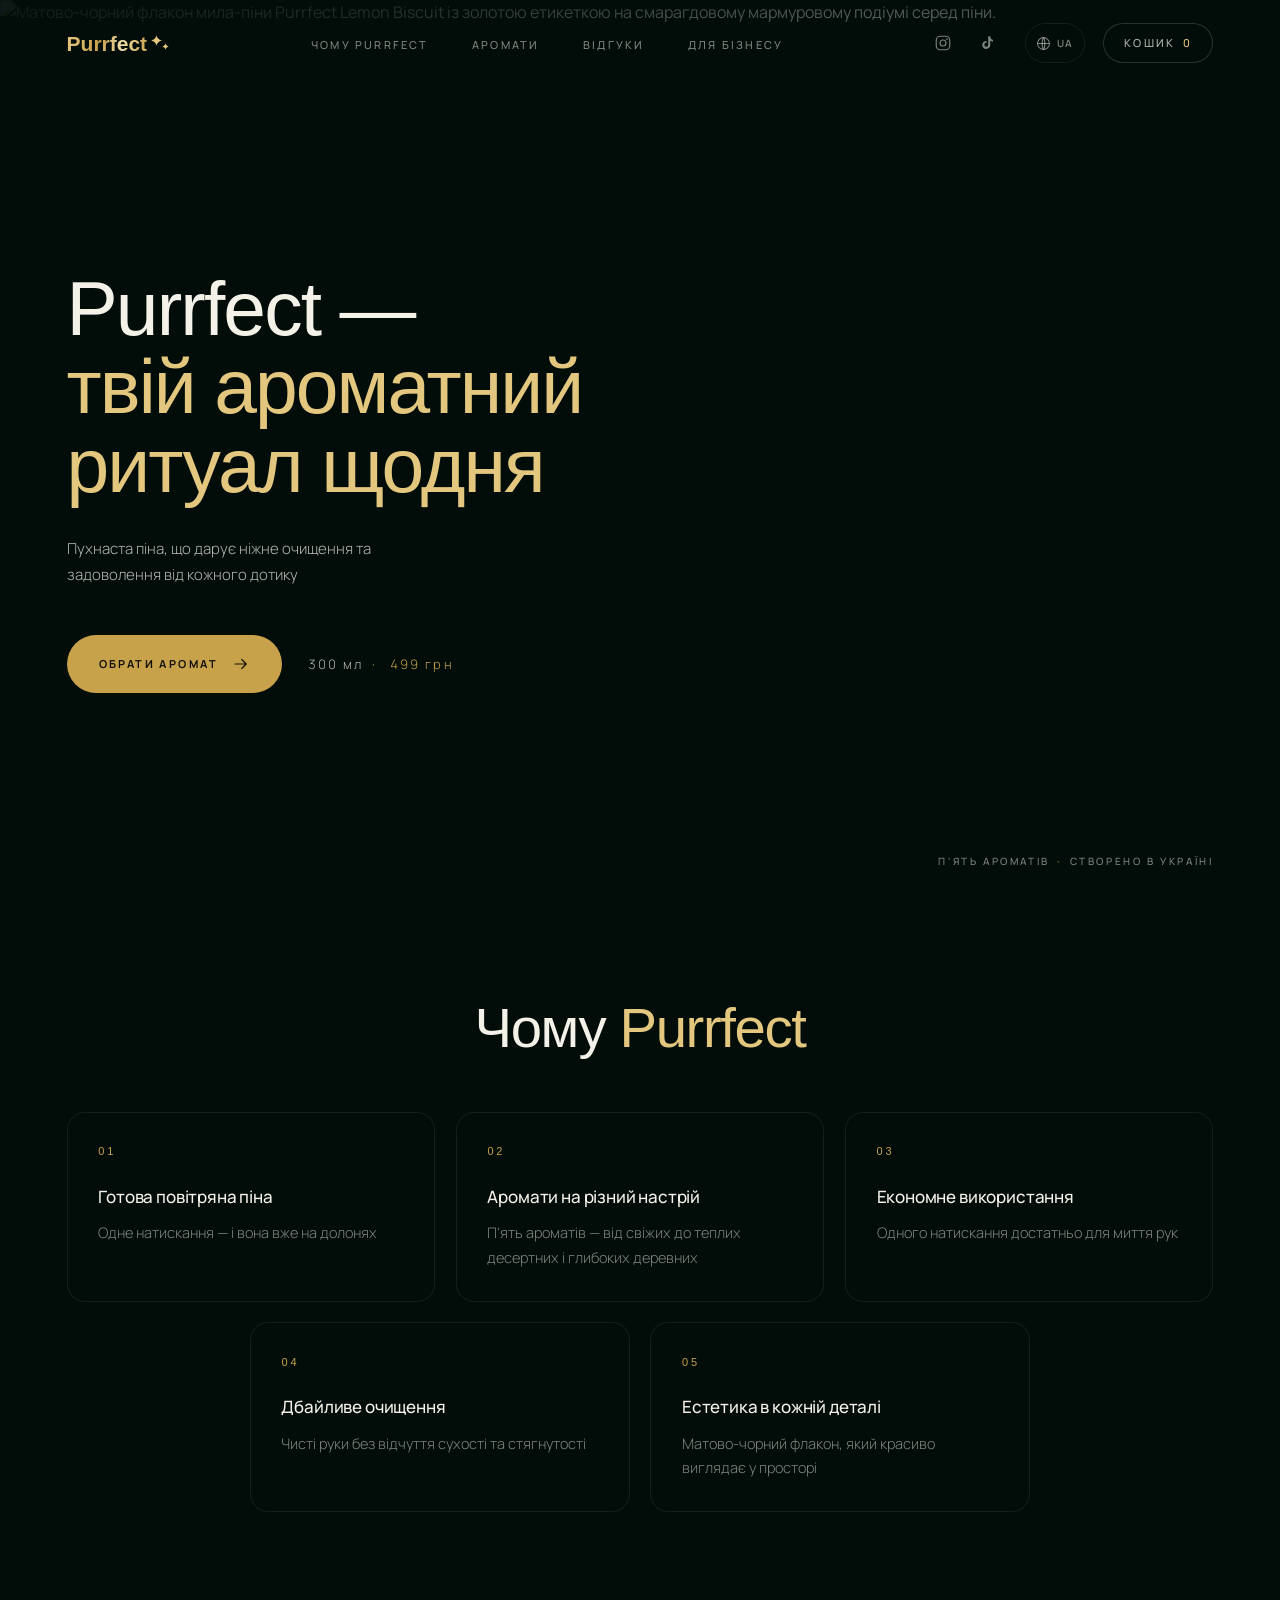
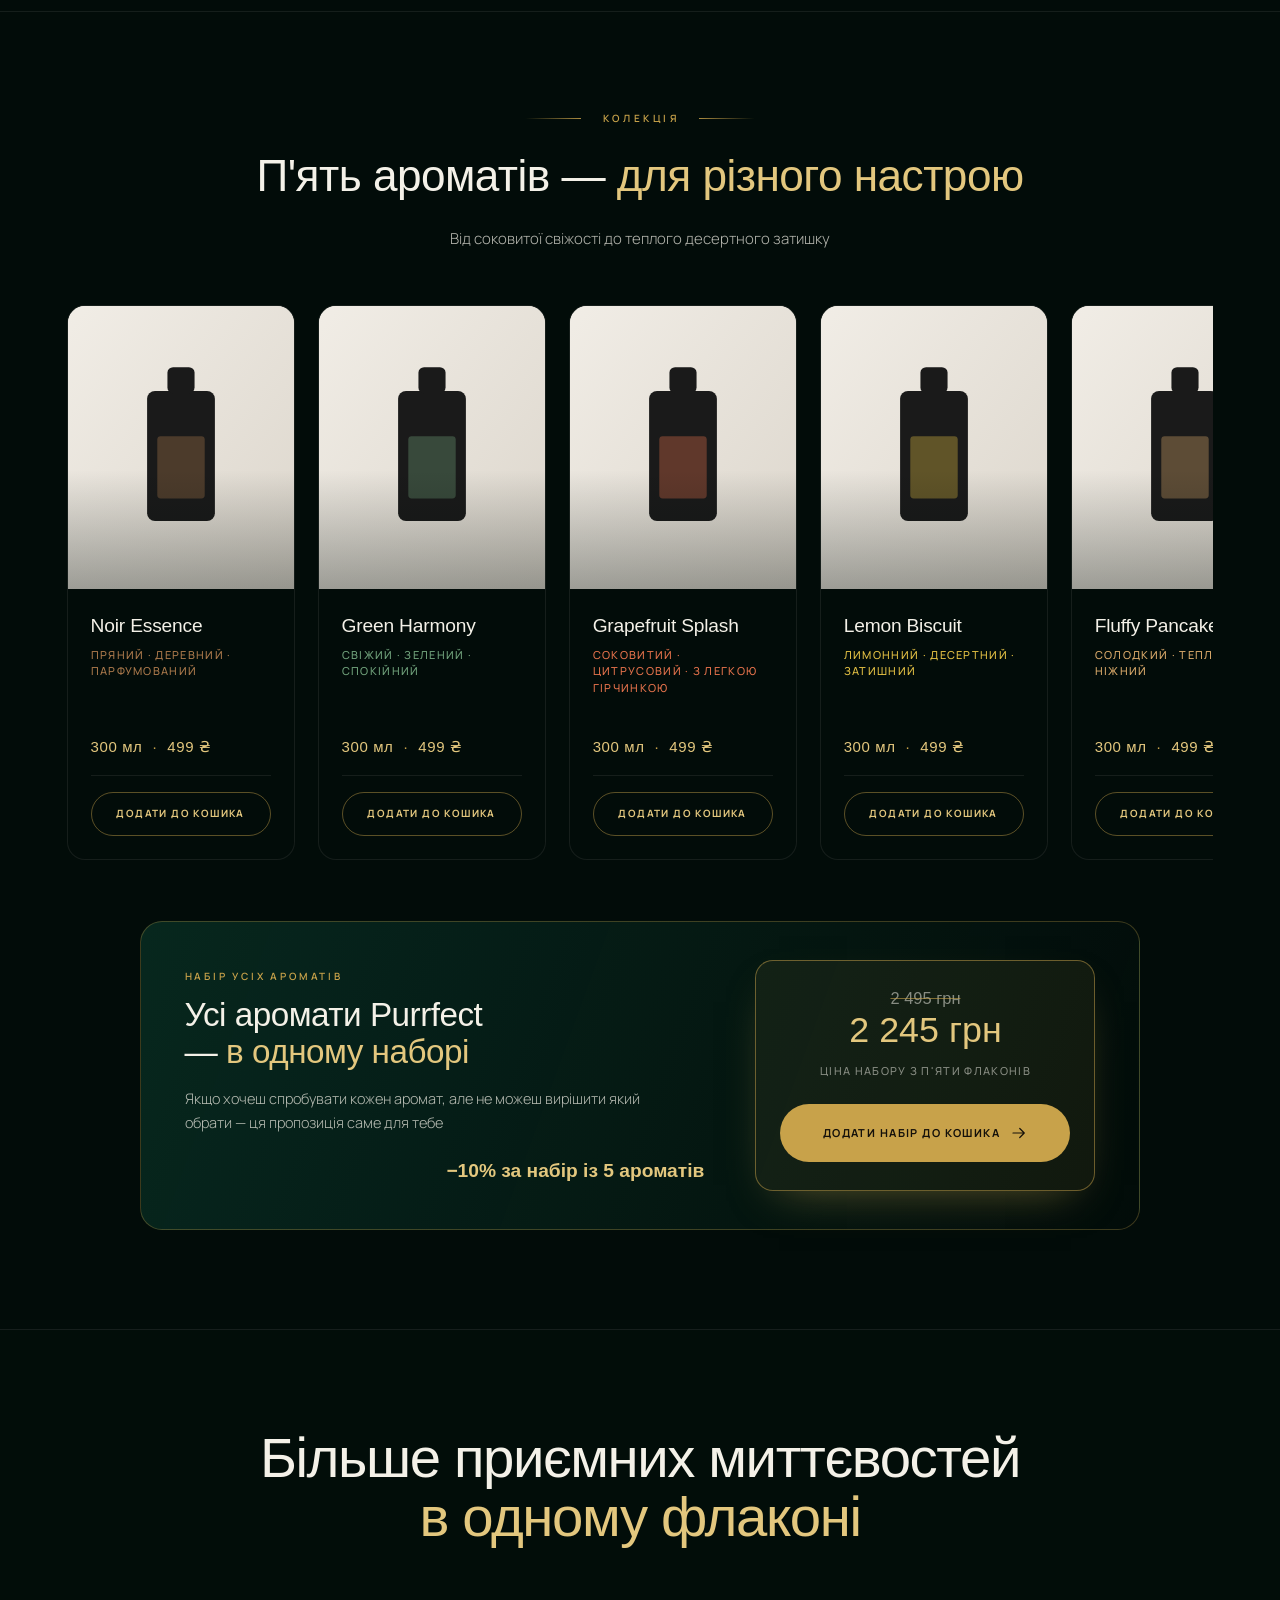
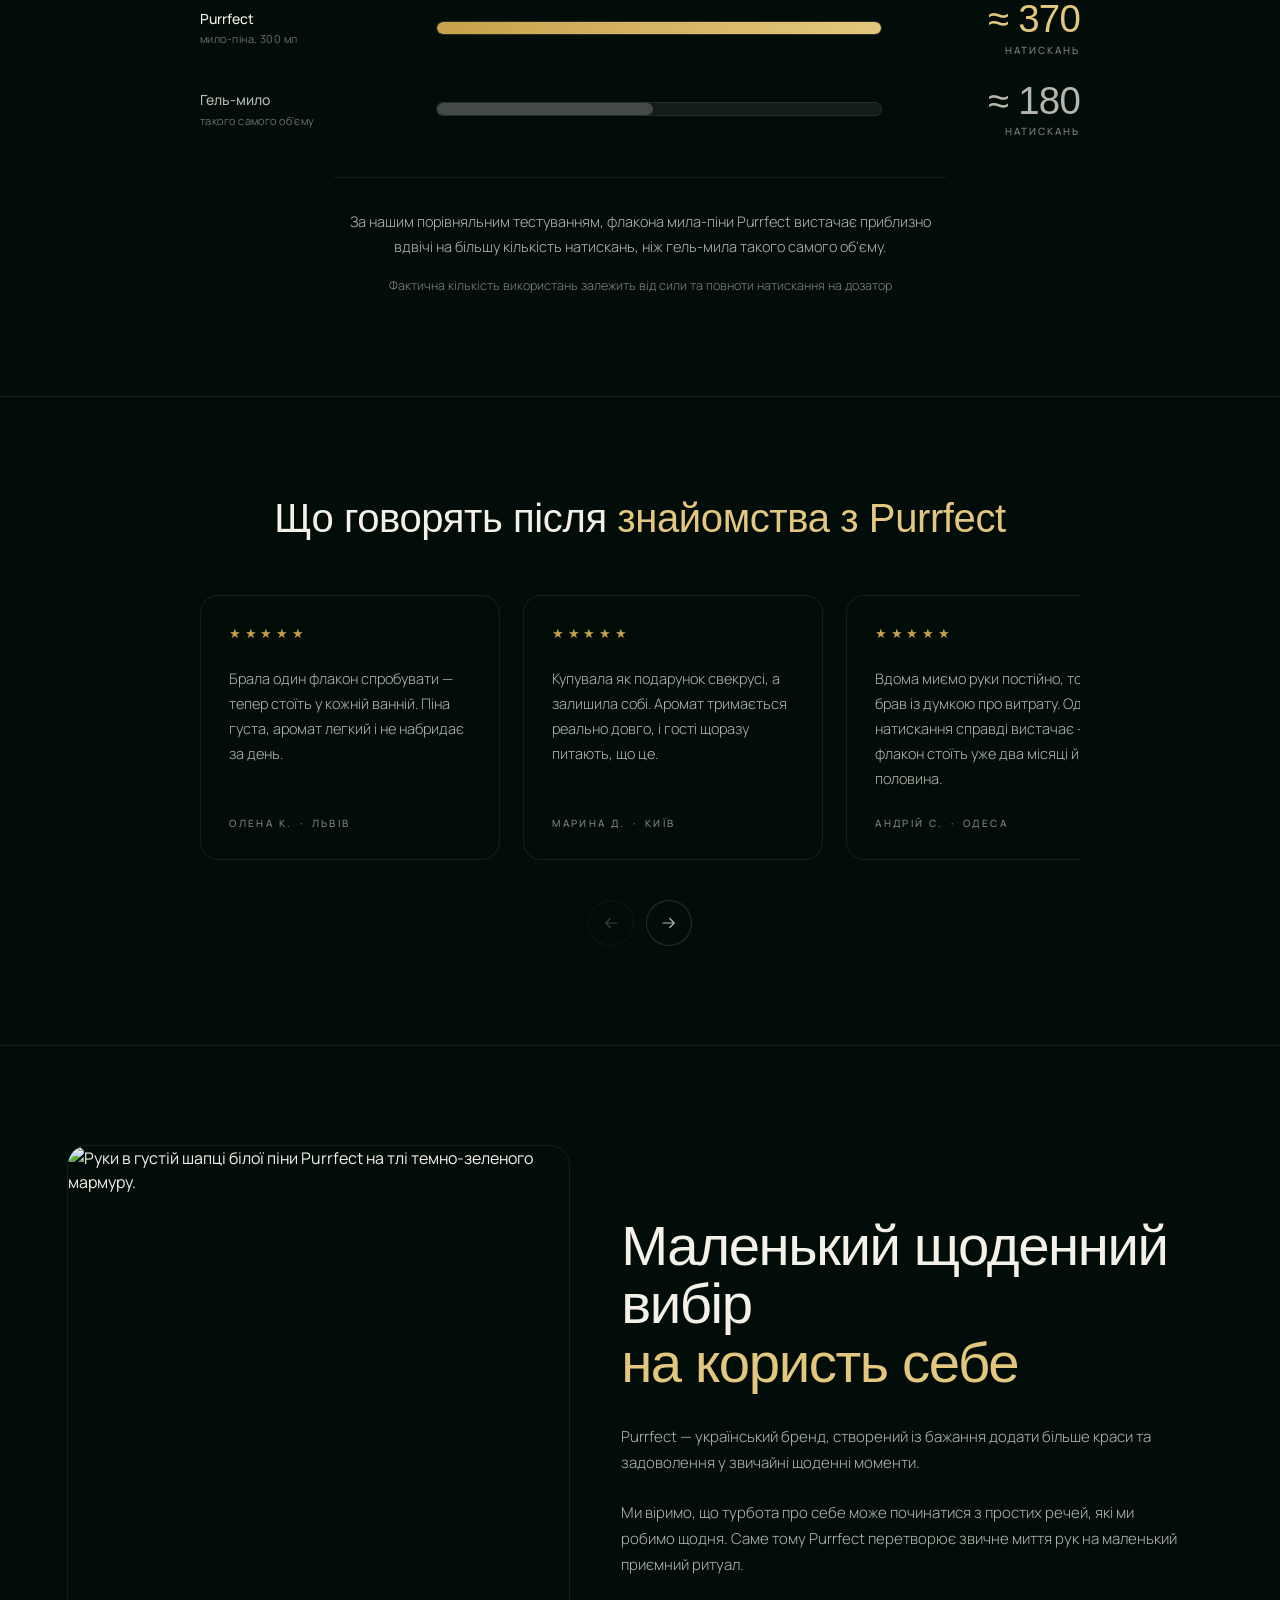
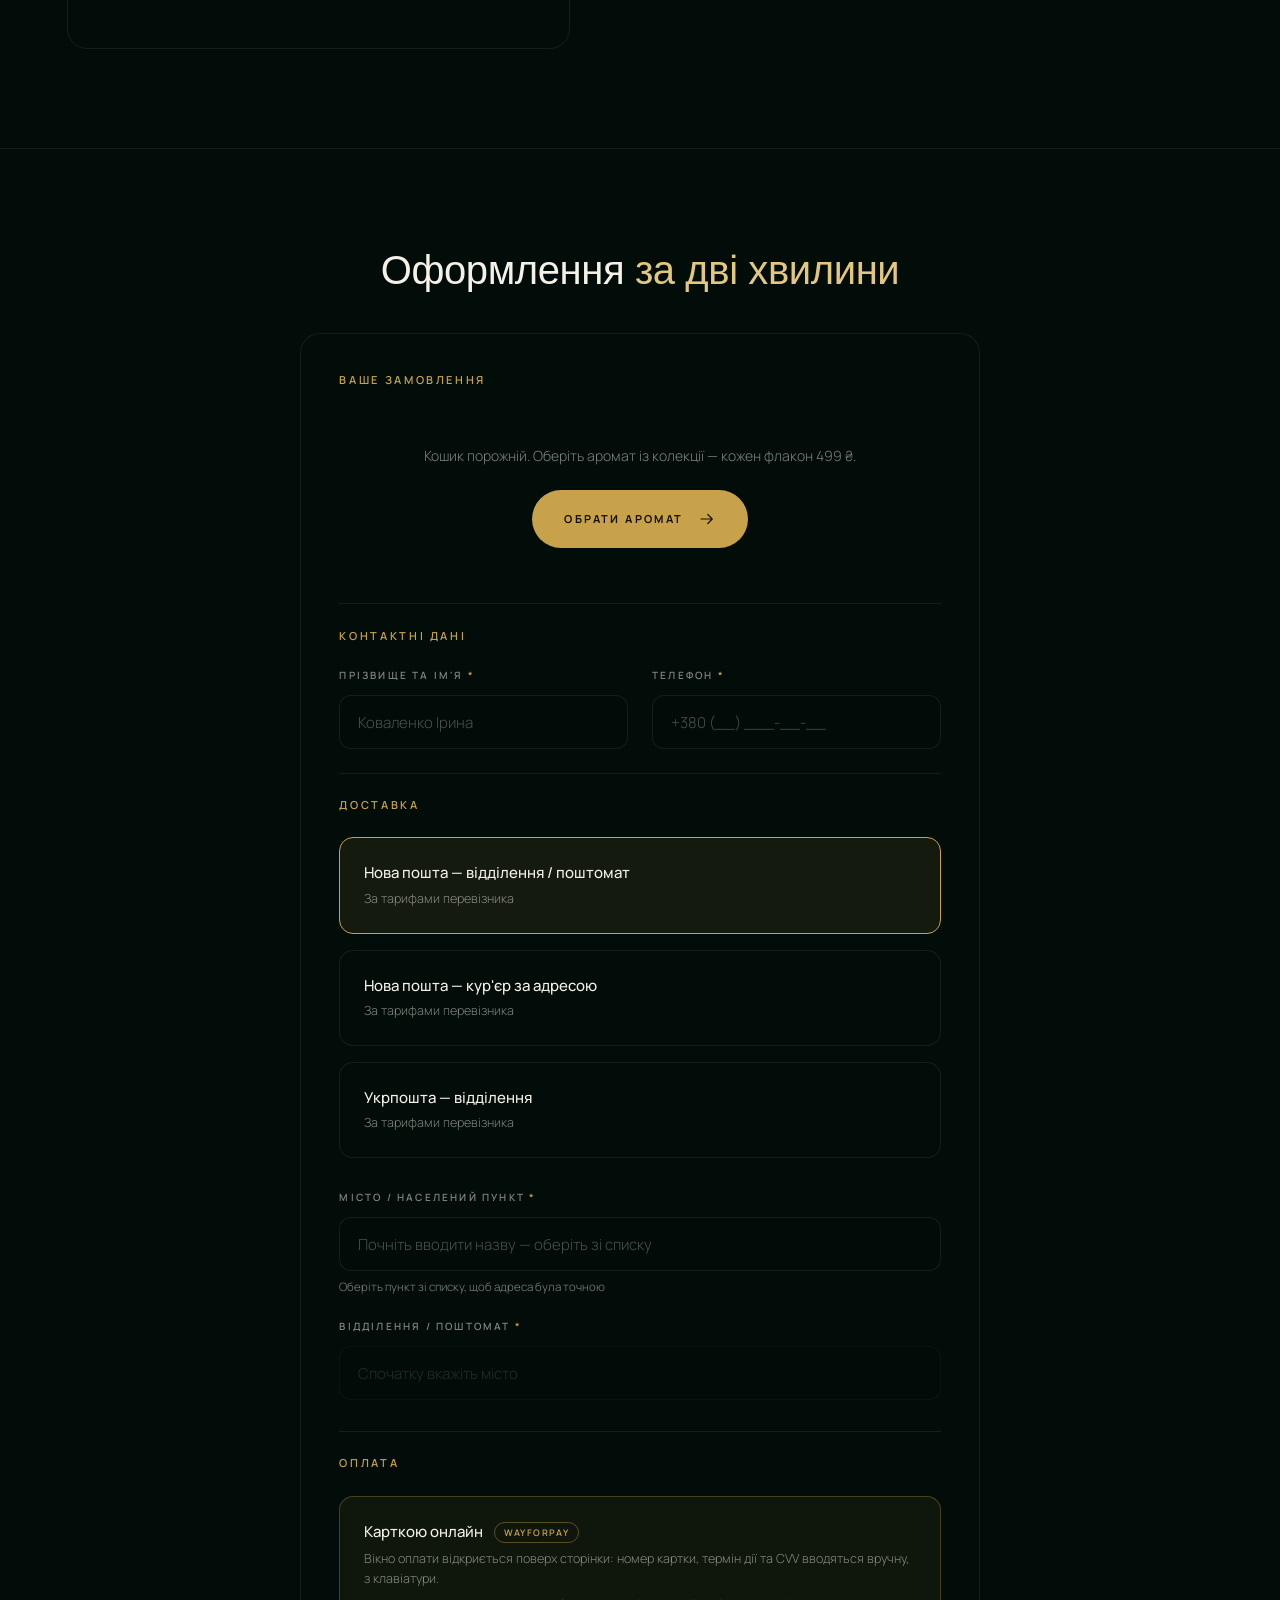
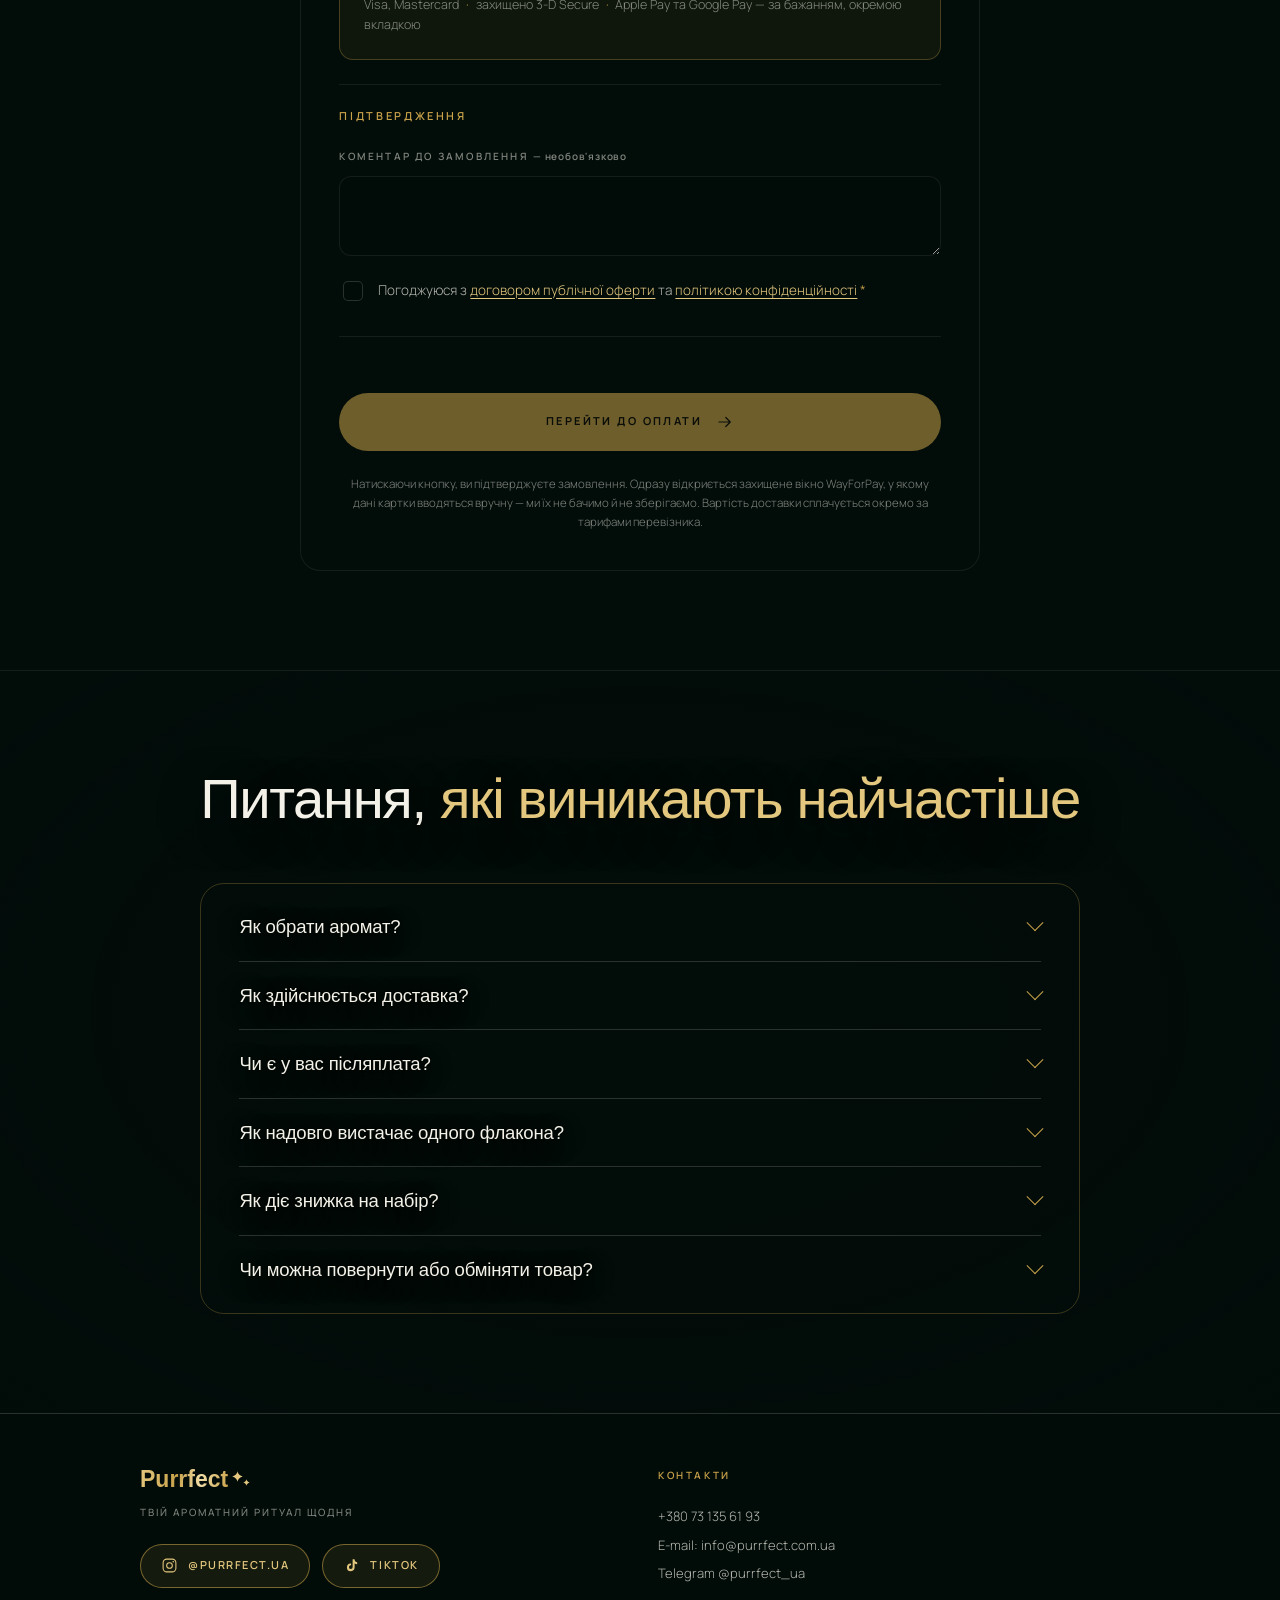
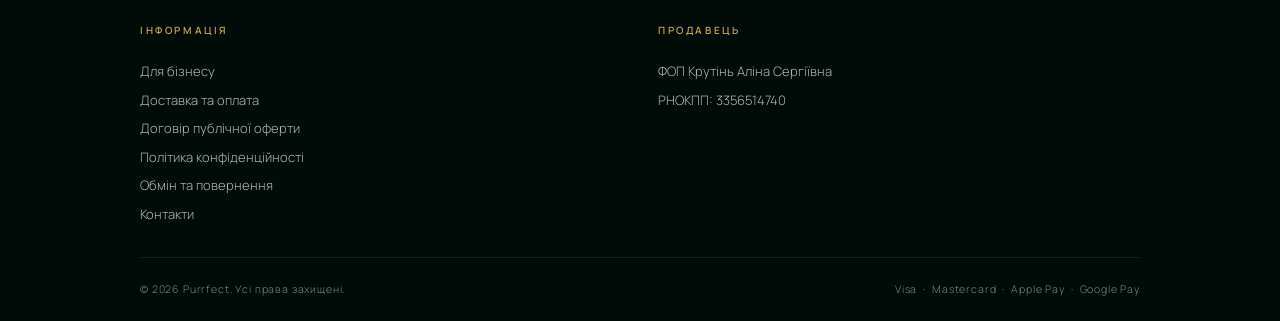
==== commit 83dffa7c: "Банер Чорної п'ятниці на першому екрані" ====
--- a/index.html
+++ b/index.html
@@ -28,7 +28,7 @@
 <link rel="stylesheet" href="https://fonts.googleapis.com/css2?family=Manrope:wght@300;400;500;600;700&display=swap">
 <!-- ?v — версія файлу. Змінюйте число після кожної правки CSS чи JS,
      інакше браузери покупців можуть лишитися на старій версії. -->
-<link rel="stylesheet" href="styles.css?v=87">
+<link rel="stylesheet" href="styles.css?v=88">
 </head>
 <body>
 
@@ -113,6 +113,73 @@
 </div>
 
 <main>
+
+<!-- ============================================================
+     2а. ЧОРНА П'ЯТНИЦЯ 2026 — ТИМЧАСОВИЙ ПЕРШИЙ ЕКРАН
+     ============================================================
+     Свідомо зроблений на тих самих класах, що й звичайний перший
+     екран: уся поведінка — пропорції, затемнення, перенос тексту
+     під фото на телефоні — успадковується, а не пишеться заново.
+     Власних стилів тут лише кілька рядків, усі в кінці styles.css.
+
+     За замовчуванням блок прихований. Показує його script.js,
+     додаючи .promo на <html> у межах дат акції; тоді ж ховається
+     звичайний перший екран. Без JavaScript відвідувач і пошуковик
+     бачать звичайну сторінку — так і задумано.
+
+     Після 30 листопада секцію можна видалити цілком.
+     ============================================================ -->
+<section class="hero hero--bf" aria-label="Чорна п'ятниця: знижка 30% на весь асортимент">
+
+  <!-- Два розміри на кожну орієнтацію: вузький телефон не має тягнути
+       картинку, розраховану на великий екран. Квадратний кадр для
+       телефона — окремий файл, а не обрізаний десктопний: інакше
+       модель і флакон не вміщаються в кадр. -->
+  <picture class="hero__media">
+    <source media="(max-width: 640px)" sizes="100vw"
+            srcset="image/bf-mobile-720.jpg 720w, image/bf-mobile-1080.jpg 1080w">
+    <img src="image/bf-desktop-1920.jpg" sizes="100vw"
+         srcset="image/bf-desktop-1280.jpg 1280w, image/bf-desktop-1920.jpg 1920w"
+         width="1920" height="1080" decoding="async"
+         alt="Дівчина з піною на руках у русі поряд із великим флаконом мила-піни Purrfect Noir Essence серед піни.">
+  </picture>
+
+  <div class="hero__scrim" aria-hidden="true"></div>
+
+  <div class="hero__inner">
+    <div class="hero__copy">
+      <p class="bf__kicker">Black Friday</p>
+
+      <!-- Перший рядок навмисно без примусових розривів: він довший за
+           гасло звичайного першого екрана, і на вузьких екранах жорсткі
+           переноси виштовхували текст за межі колонки. Окремим блоком
+           винесено лише «Black Friday». -->
+      <h2 class="hero__title">
+        Коли твій улюблений колір —
+        <span class="hero__title-line"><em>Black Friday</em></span>
+      </h2>
+
+      <p class="bf__offer">−30% на весь асортимент Purrfect</p>
+
+      <p class="bf__price"><s>499 грн</s> <b>349 грн</b></p>
+      <p class="bf__dates">24–30 листопада 2026 року включно</p>
+
+      <div class="hero__actions">
+        <a class="btn" href="#aromaty">
+          <span>Обрати аромат</span>
+          <svg viewBox="0 0 24 24" width="18" height="18" fill="none" aria-hidden="true">
+            <path d="M4 12h15M13 6l6 6-6 6" stroke="currentColor" stroke-width="1.6" stroke-linecap="round" stroke-linejoin="round"/>
+          </svg>
+        </a>
+      </div>
+
+      <p class="bf__fine">
+        На всі аромати та будь-яку кількість.
+        Замовляйте на сайті або в Direct Instagram.
+      </p>
+    </div>
+  </div>
+</section>
 
 <!-- ============================================================
      2. ПЕРШИЙ ЕКРАН
@@ -789,7 +856,7 @@
   <a class="btn btn--sm" href="#zamovlennya">Оформити</a>
 </div>
 
-<script src="script.js?v=87" defer></script>
-<script src="i18n.js?v=87" defer></script>
+<script src="script.js?v=88" defer></script>
+<script src="i18n.js?v=88" defer></script>
 </body>
 </html>
--- a/styles.css
+++ b/styles.css
@@ -3028,3 +3028,83 @@
   color: var(--gold);
   font-weight: 600;
 }
+
+/* Акційний перший екран підміняє звичайний. За замовчуванням прихований:
+   без JavaScript і для пошукових роботів сторінка лишається звичайною.
+   display:flex, а не block, бо саме його має .hero — інакше розкладка
+   всередині поїде. */
+.hero--bf { display: none; }
+html.promo .hero--bf { display: flex; }
+html.promo .hero:not(.hero--bf) { display: none; }
+
+/* Заголовок акції довший за гасло звичайного першого екрана, тож кегль
+   менший: інакше він не вміщається в колонку й розпихає її ширше за
+   екран, а за ним з'їжджає весь текст під ним. */
+.hero--bf .hero__title {
+  font-size: calc(clamp(2rem, 4.4vw, 3.9rem) * var(--hero-title-scale, 1));
+  text-wrap: balance;
+}
+
+.bf__kicker {
+  margin-bottom: clamp(10px, 1.4vh, 16px);
+  font-size: 11px;
+  font-weight: 600;
+  letter-spacing: .32em;
+  text-transform: uppercase;
+  color: var(--gold);
+}
+
+.bf__offer {
+  margin-top: clamp(14px, 2vh, 22px);
+  font-size: clamp(16px, 2.1vw, 22px);
+  font-weight: 400;
+  line-height: 1.4;
+  color: var(--text);
+}
+
+/* Ціни в один рядок: закреслена стара приглушена, нова — акцентна.
+   Кегль більший за офер, бо саме цифра продає. */
+.bf__price {
+  margin-top: clamp(8px, 1.2vh, 14px);
+  font-size: clamp(24px, 3.4vw, 40px);
+  line-height: 1.1;
+}
+.bf__price s {
+  margin-right: .45em;
+  font-size: .62em;
+  font-weight: 300;
+  color: var(--text-3);
+  text-decoration-thickness: 1px;
+}
+.bf__price b {
+  font-weight: 600;
+  color: var(--gold);
+}
+
+.bf__dates {
+  margin-top: clamp(6px, 1vh, 10px);
+  font-size: 12.5px;
+  font-weight: 300;
+  letter-spacing: .04em;
+  color: var(--text-2);
+}
+
+.bf__fine {
+  margin-top: clamp(12px, 1.8vh, 18px);
+  max-width: 44ch;
+  font-size: 11.5px;
+  font-weight: 300;
+  line-height: 1.65;
+  color: var(--text-3);
+}
+
+/* На телефоні фото займає верх екрана, а текст іде під ним — так само,
+   як у звичайному першому екрані. Тут лише підтискаємо дрібний текст,
+   щоб уся пропозиція вміщалася без прокрутки. */
+@media (max-width: 640px) {
+  .hero--bf .hero__title {
+    font-size: calc(clamp(1.7rem, 7.6vw, 2.4rem) * var(--hero-title-scale, 1));
+  }
+  .bf__price { font-size: clamp(24px, 7.4vw, 32px); }
+  .bf__fine { font-size: 11px; }
+}
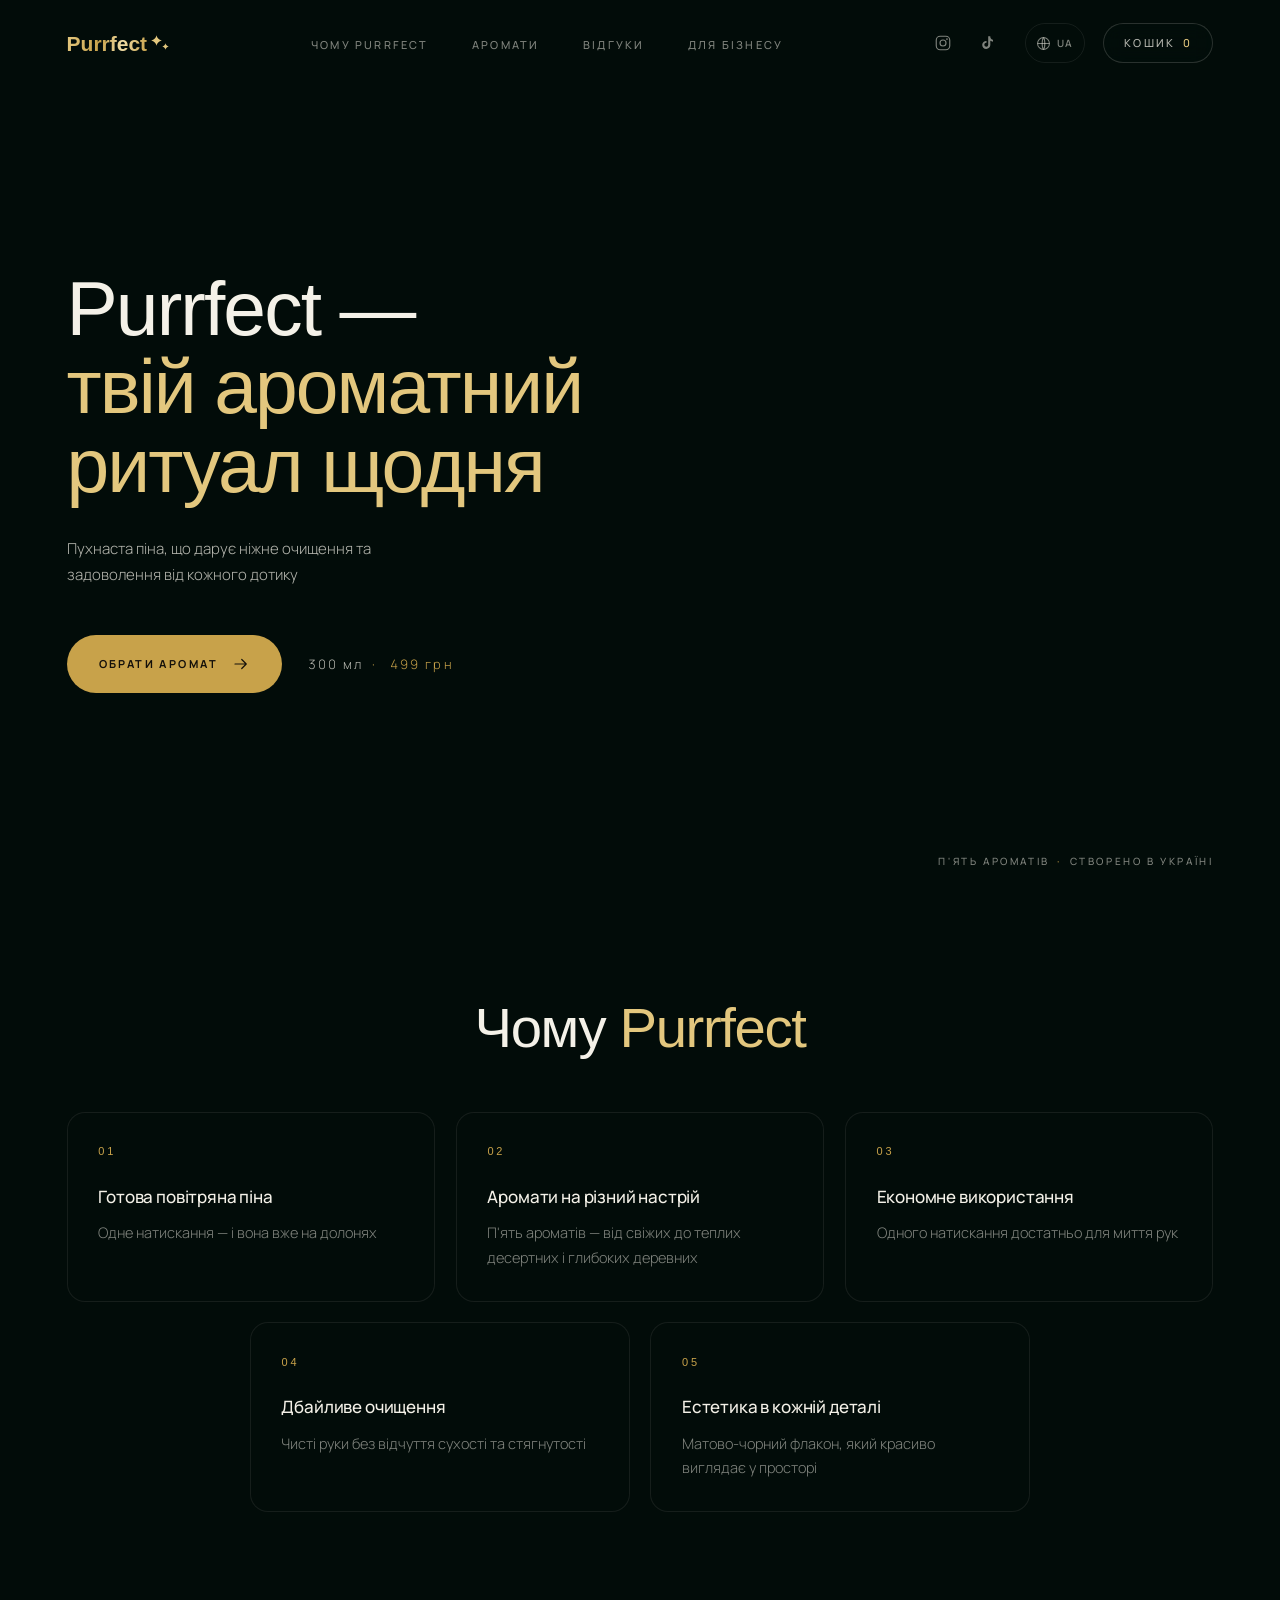
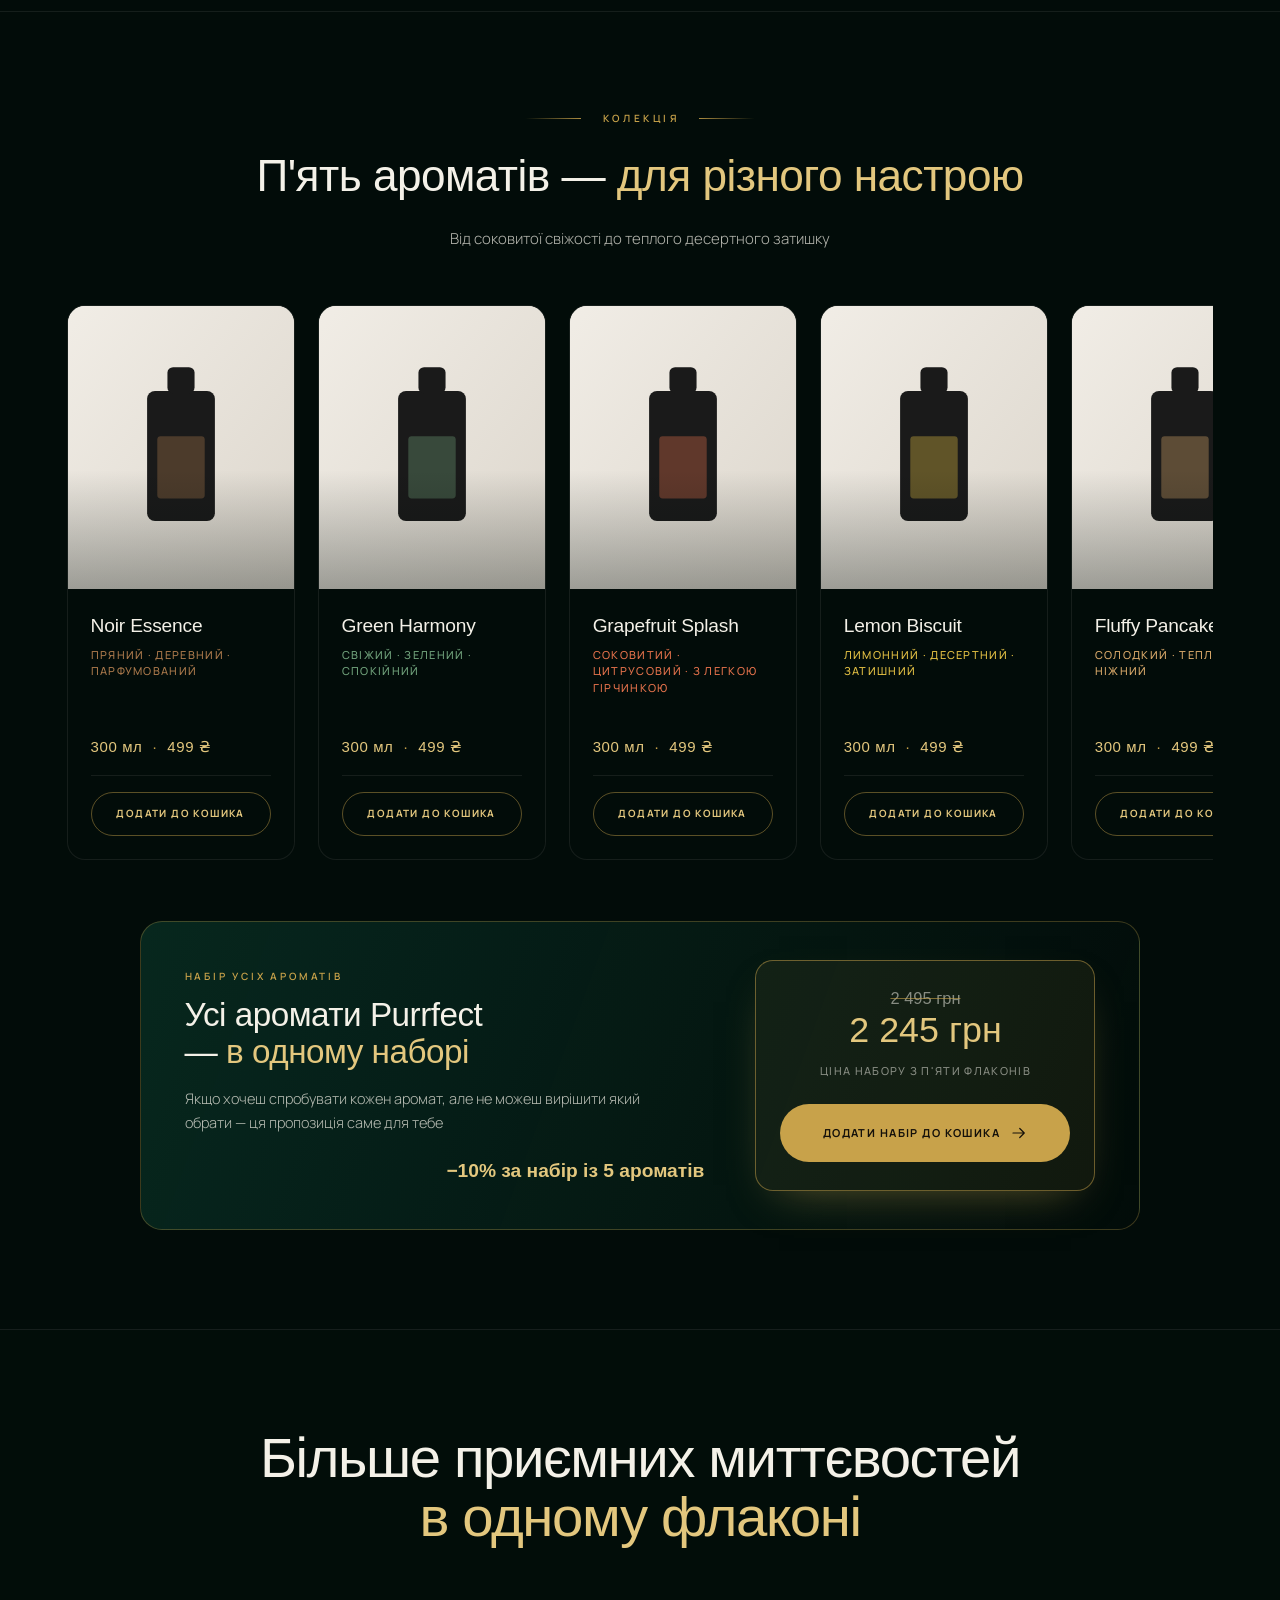
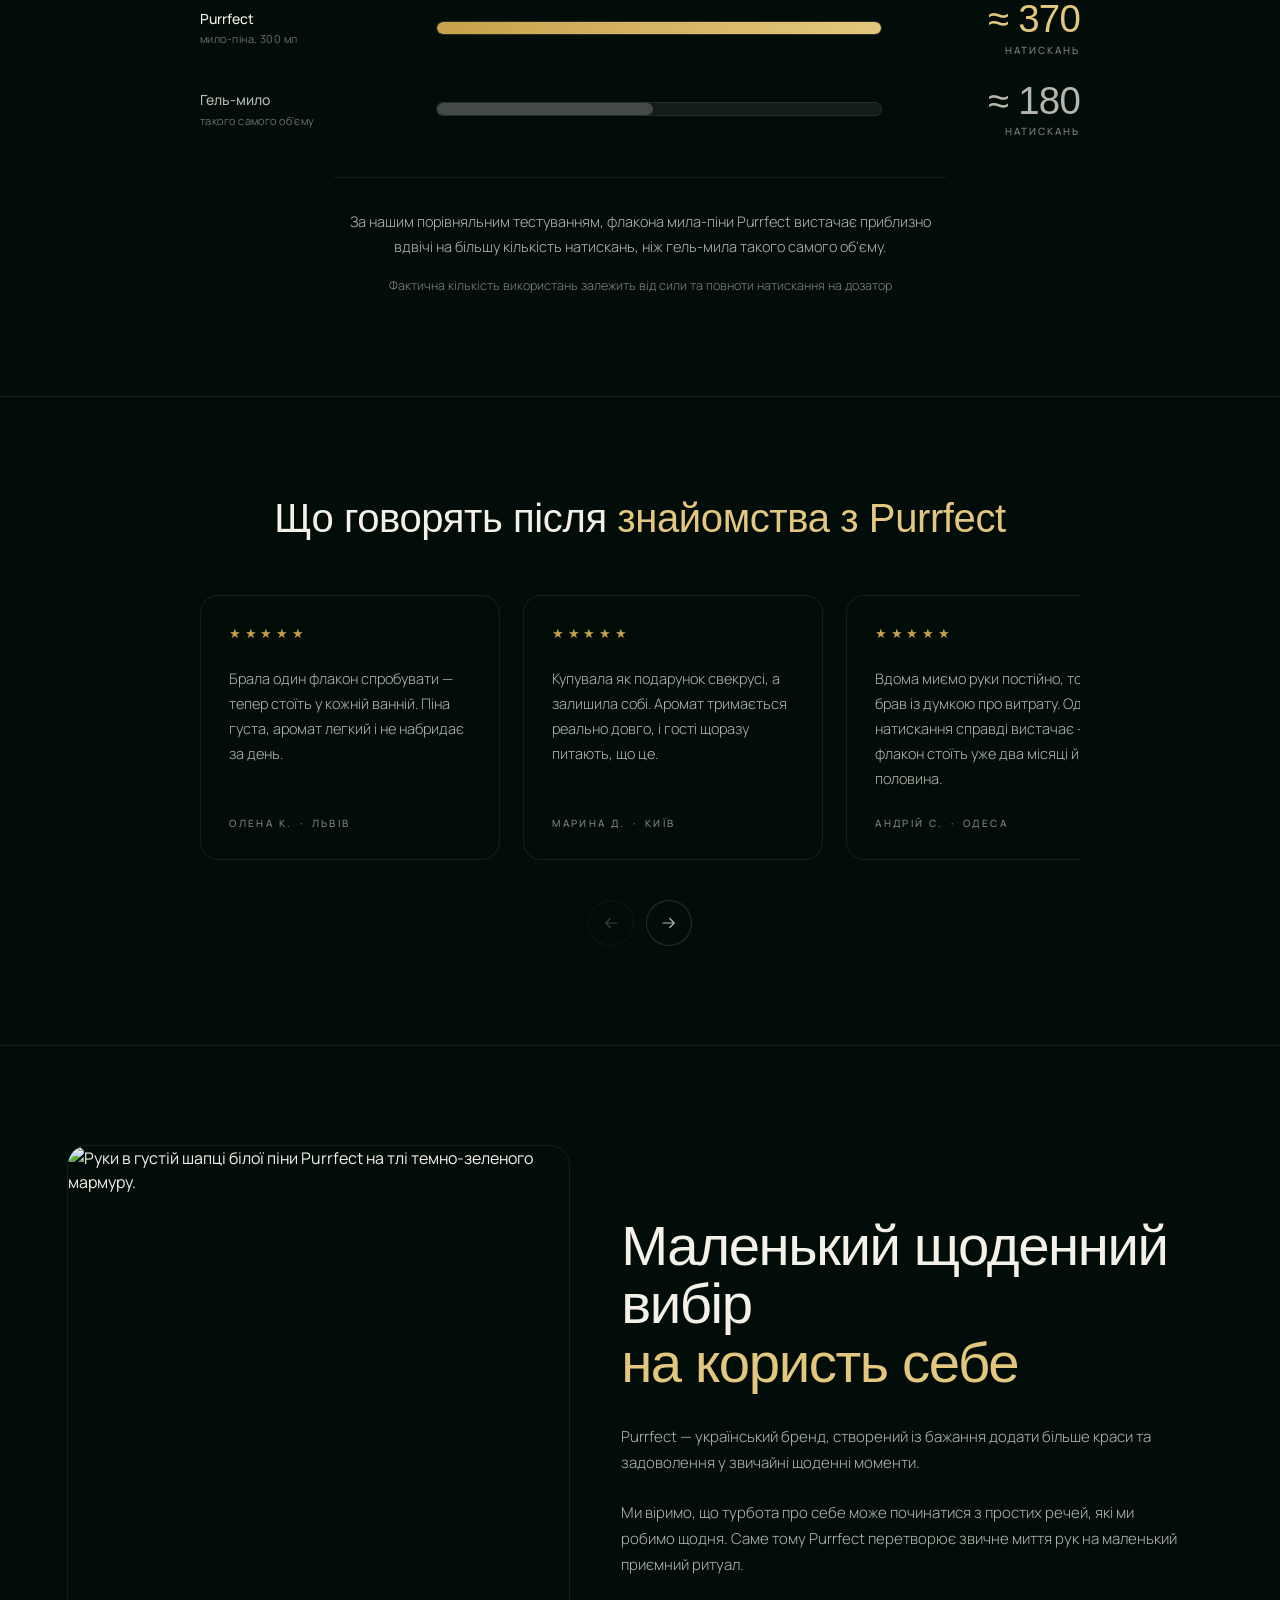
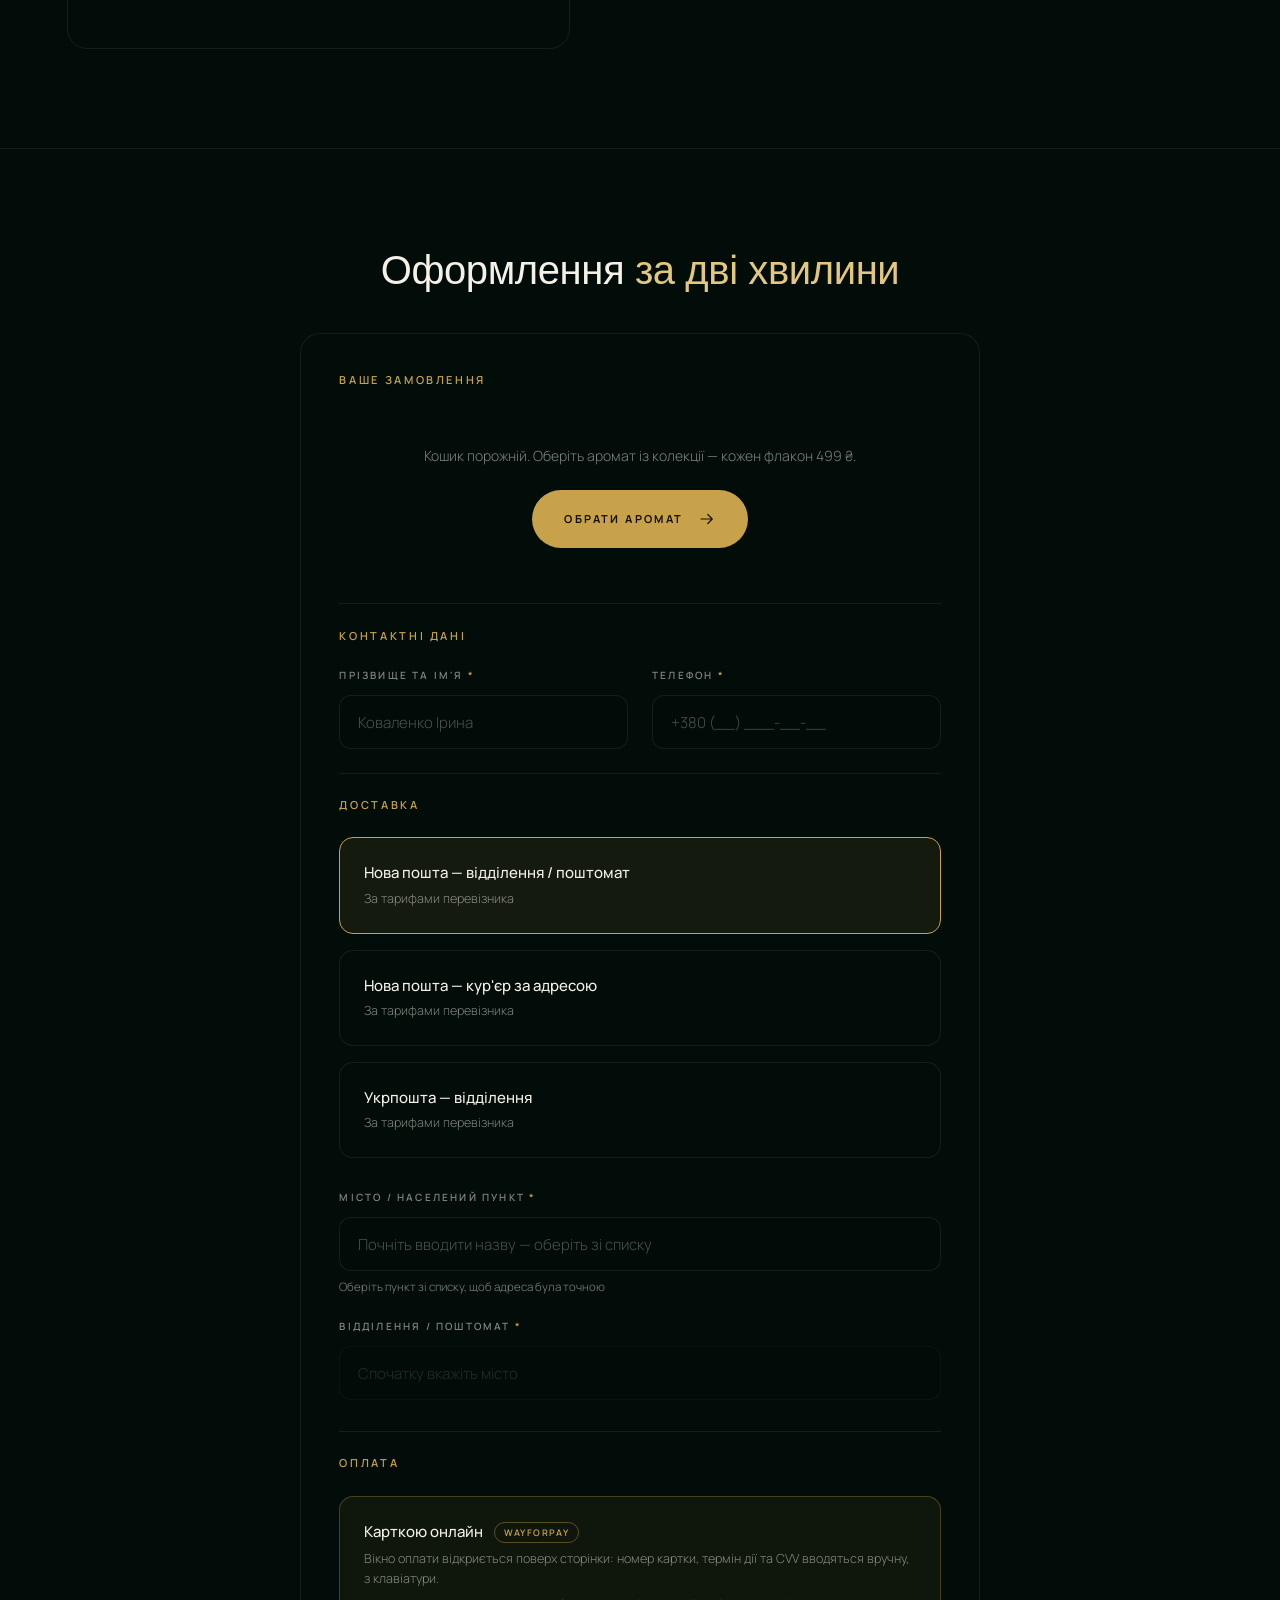
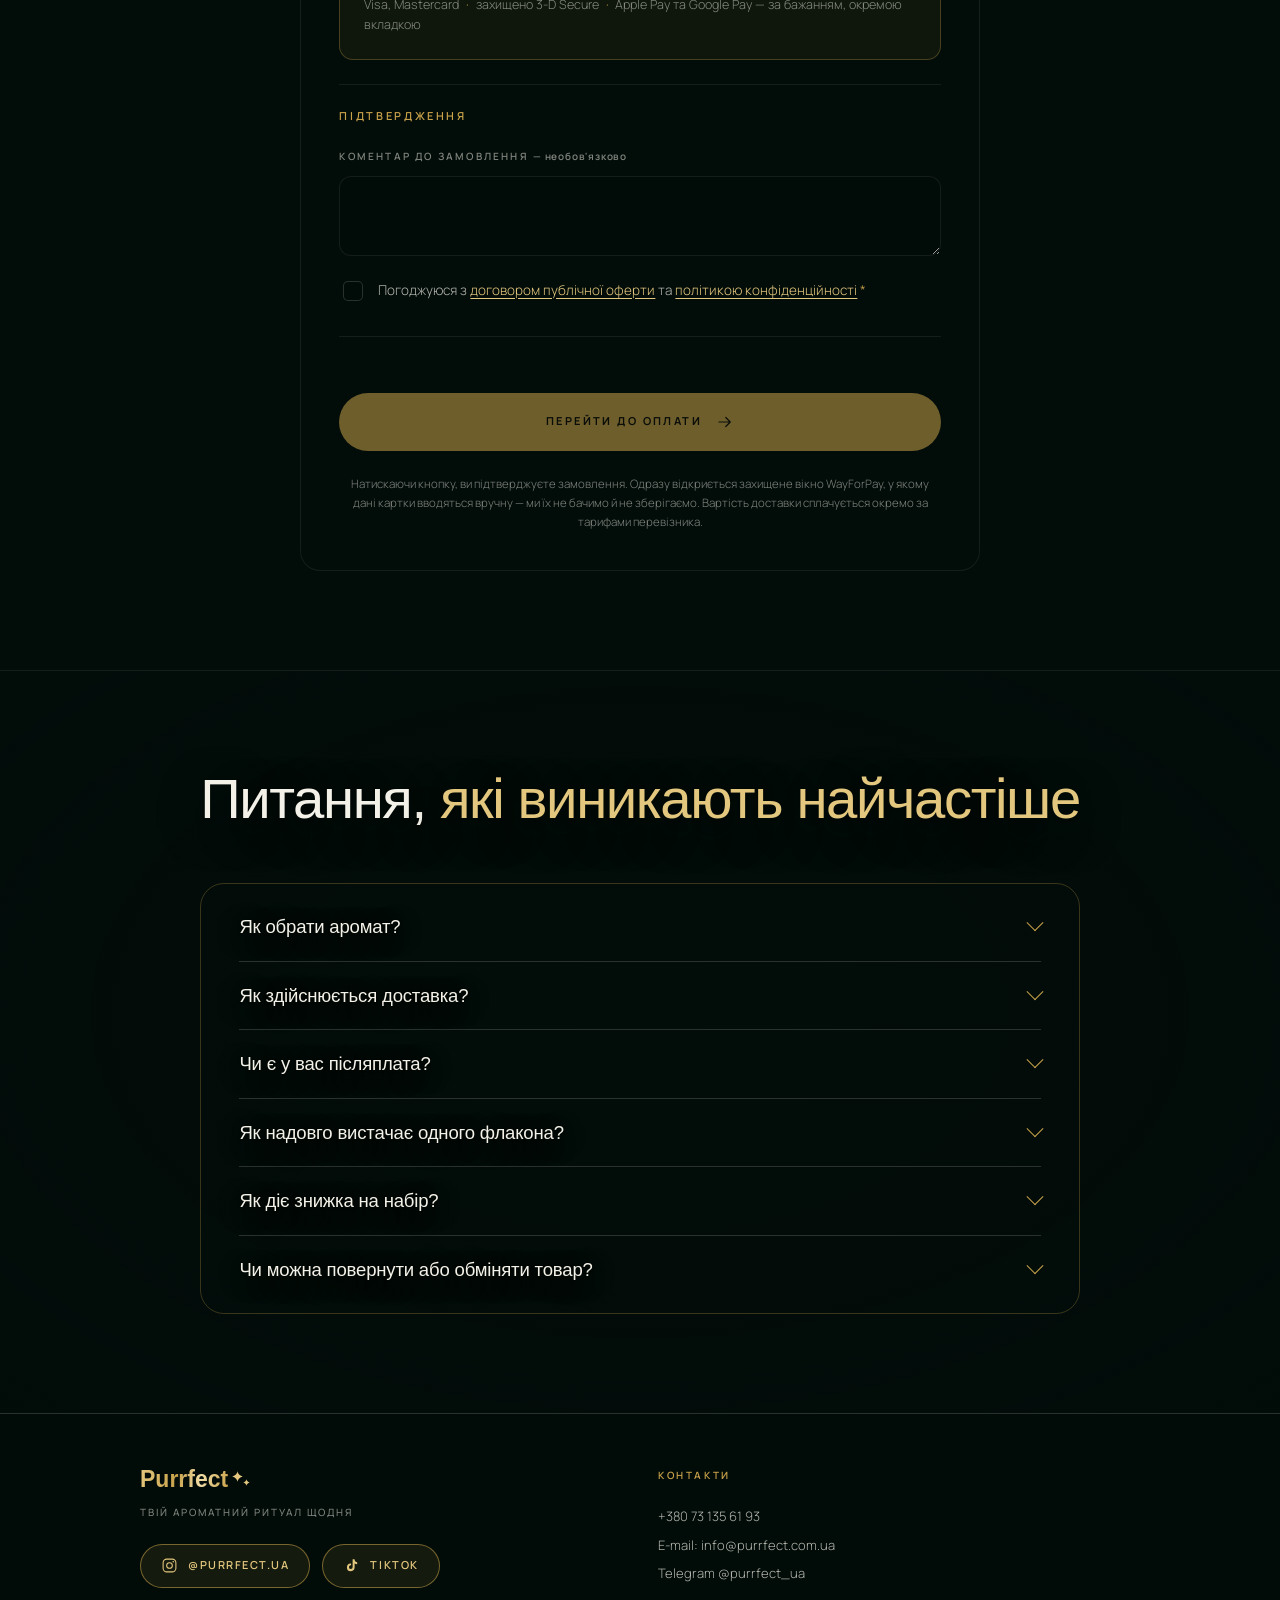
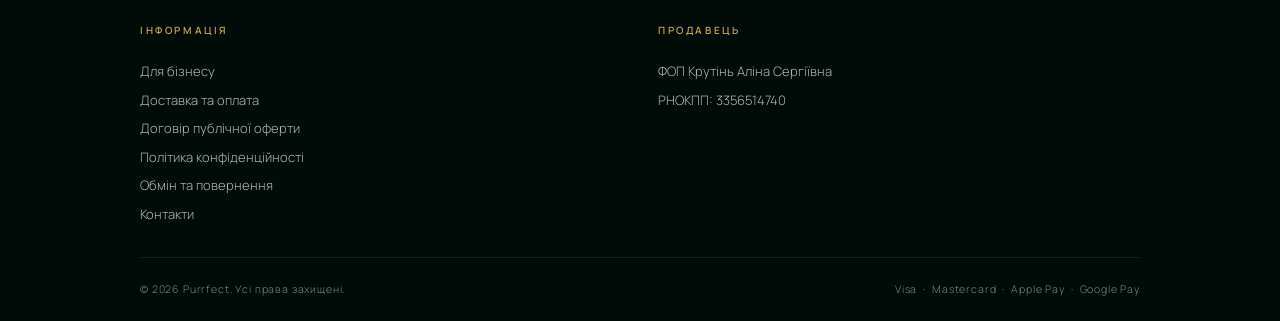
==== commit a9a41a60: "Ширший кадр банера: на широких екранах більше нічого не обрізається" ====
--- a/index.html
+++ b/index.html
@@ -28,7 +28,7 @@
 <link rel="stylesheet" href="https://fonts.googleapis.com/css2?family=Manrope:wght@300;400;500;600;700&display=swap">
 <!-- ?v — версія файлу. Змінюйте число після кожної правки CSS чи JS,
      інакше браузери покупців можуть лишитися на старій версії. -->
-<link rel="stylesheet" href="styles.css?v=88">
+<link rel="stylesheet" href="styles.css?v=89">
 </head>
 <body>
 
@@ -134,13 +134,21 @@
   <!-- Два розміри на кожну орієнтацію: вузький телефон не має тягнути
        картинку, розраховану на великий екран. Квадратний кадр для
        телефона — окремий файл, а не обрізаний десктопний: інакше
-       модель і флакон не вміщаються в кадр. -->
+       модель і флакон не вміщаються в кадр.
+
+       Десктопний кадр навмисно ширший за оригінал — 2.4 замість 16:9.
+       Вихідне фото при object-fit:cover на широкому невисокому вікні
+       (а таких у ноутбуків більшість) обрізалося згори й знизу, і з
+       кадру зникали помпа та туфля. Ліворуч доточено темне поле — те
+       саме, що й на краю фото, — а object-position тримає праву
+       частину, де модель і флакон. Тепер обрізається порожнє поле,
+       під яким і так лежить текст. -->
   <picture class="hero__media">
     <source media="(max-width: 640px)" sizes="100vw"
             srcset="image/bf-mobile-720.jpg 720w, image/bf-mobile-1080.jpg 1080w">
-    <img src="image/bf-desktop-1920.jpg" sizes="100vw"
-         srcset="image/bf-desktop-1280.jpg 1280w, image/bf-desktop-1920.jpg 1920w"
-         width="1920" height="1080" decoding="async"
+    <img src="image/bf-desktop-wide-2560.jpg" sizes="100vw"
+         srcset="image/bf-desktop-wide-1706.jpg 1706w, image/bf-desktop-wide-2560.jpg 2560w"
+         width="2560" height="1067" decoding="async"
          alt="Дівчина з піною на руках у русі поряд із великим флаконом мила-піни Purrfect Noir Essence серед піни.">
   </picture>
 
@@ -856,7 +864,7 @@
   <a class="btn btn--sm" href="#zamovlennya">Оформити</a>
 </div>
 
-<script src="script.js?v=88" defer></script>
-<script src="i18n.js?v=88" defer></script>
+<script src="script.js?v=89" defer></script>
+<script src="i18n.js?v=89" defer></script>
 </body>
 </html>
--- a/styles.css
+++ b/styles.css
@@ -3037,6 +3037,13 @@
 html.promo .hero--bf { display: flex; }
 html.promo .hero:not(.hero--bf) { display: none; }
 
+/* Тримаємо праву частину кадру — там модель і флакон. Коли вікно
+   вужче за сам кадр, зрізається ліве темне поле, а не товар.
+   На телефоні діє окреме квадратне фото, тож правило тільки тут. */
+@media (min-width: 641px) {
+  .hero--bf .hero__media img { object-position: right center; }
+}
+
 /* Заголовок акції довший за гасло звичайного першого екрана, тож кегль
    менший: інакше він не вміщається в колонку й розпихає її ширше за
    екран, а за ним з'їжджає весь текст під ним. */
